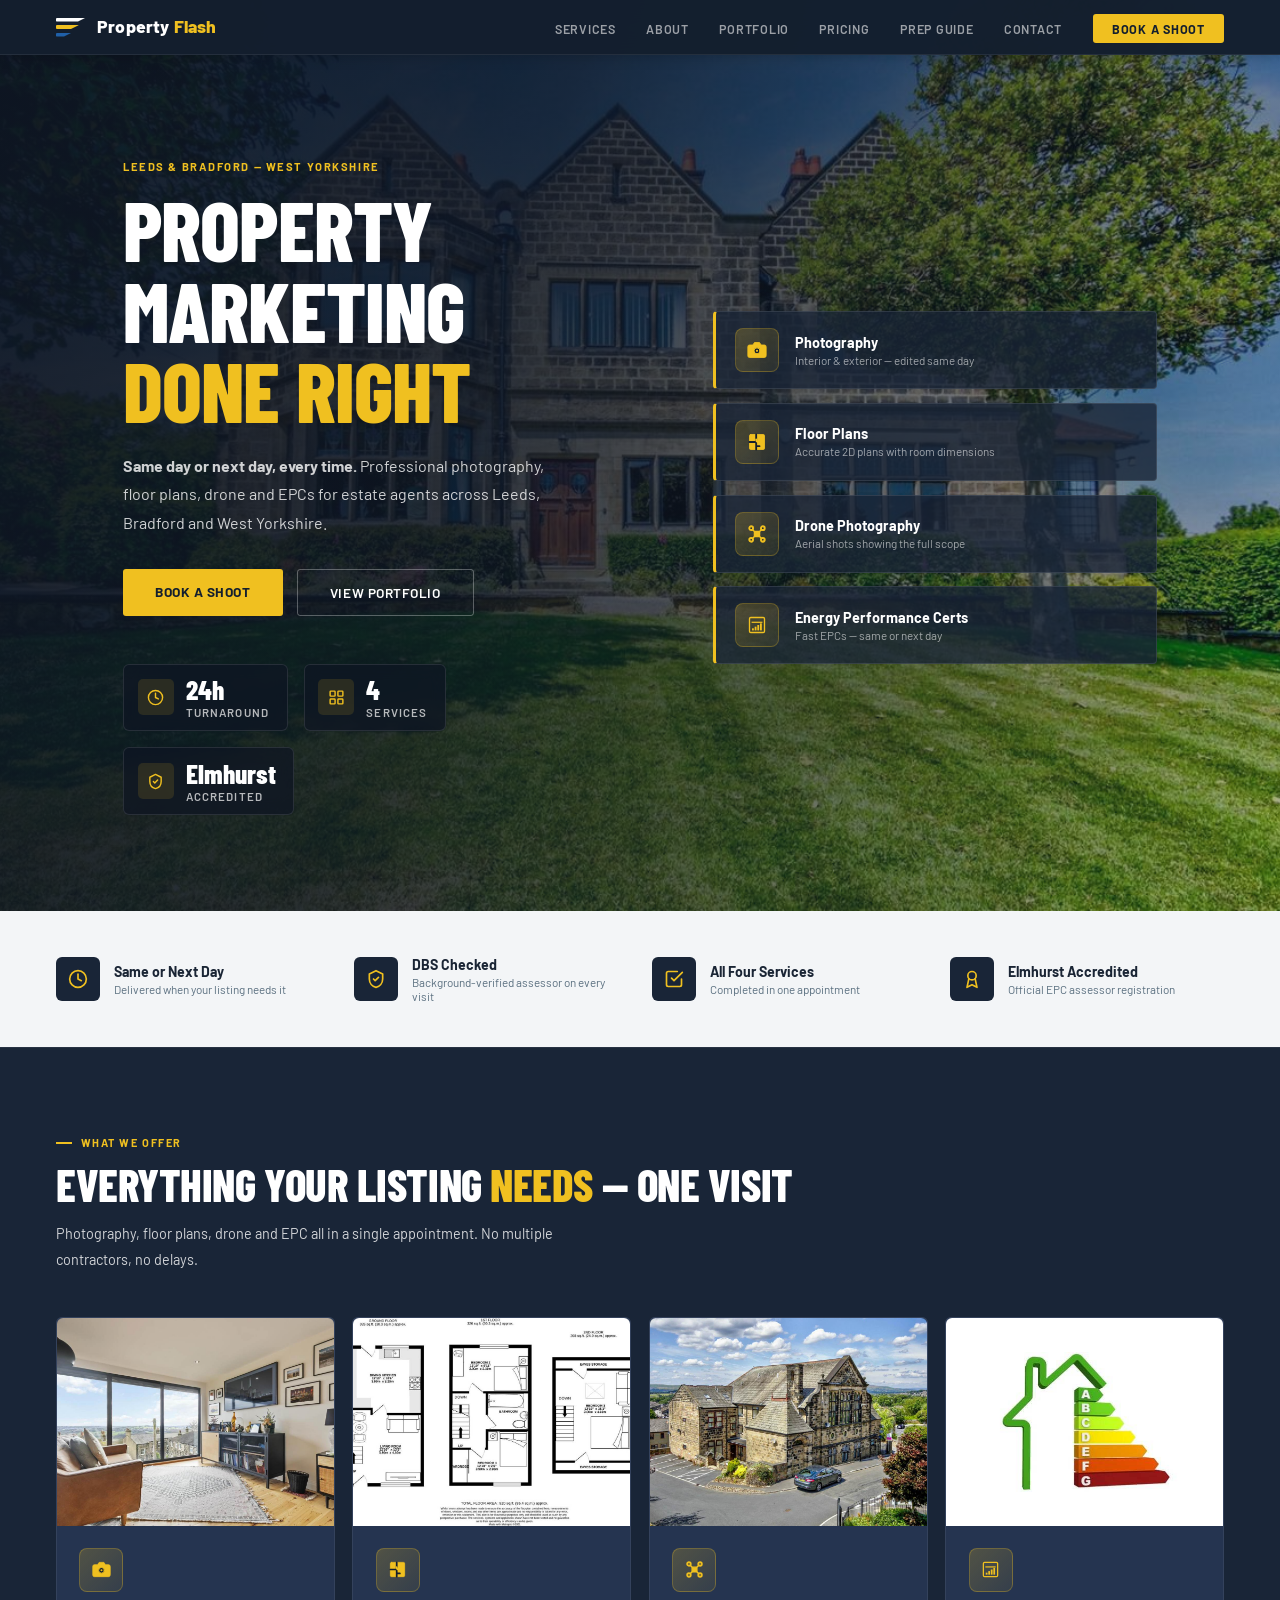
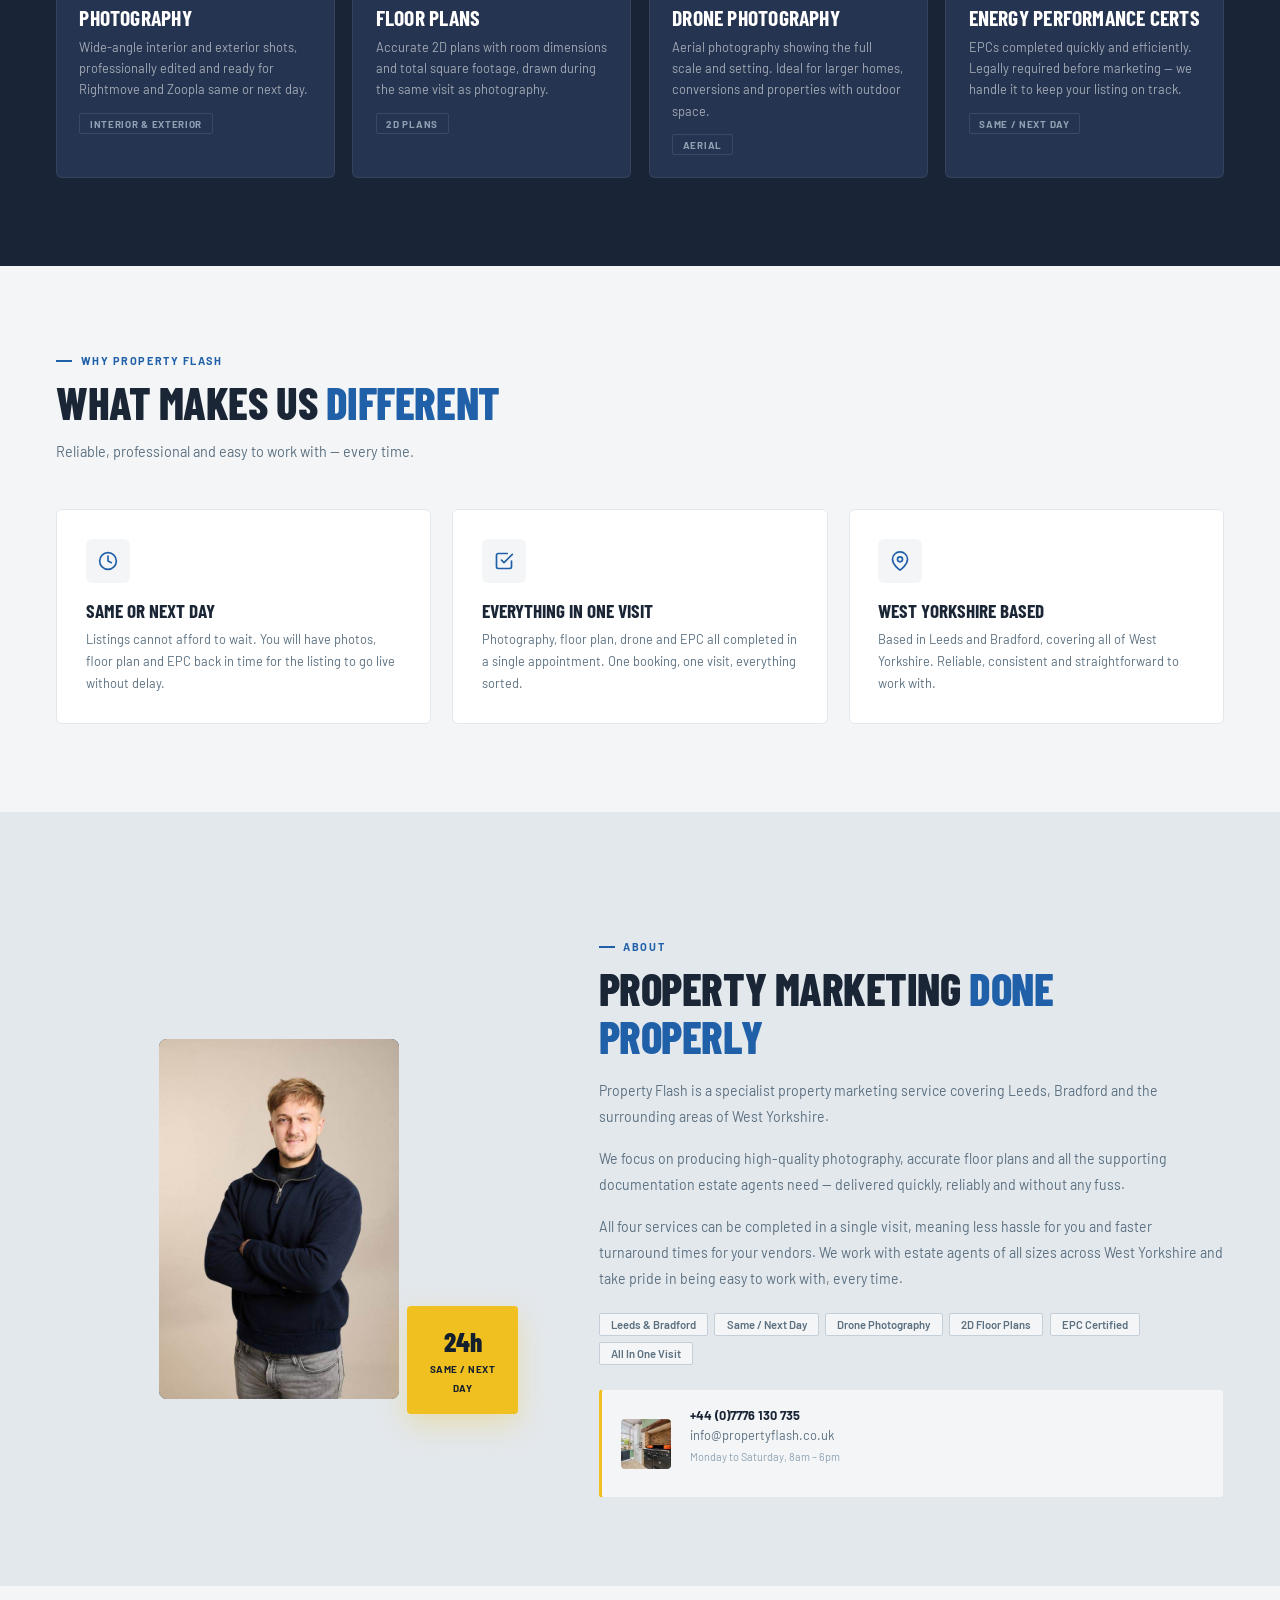
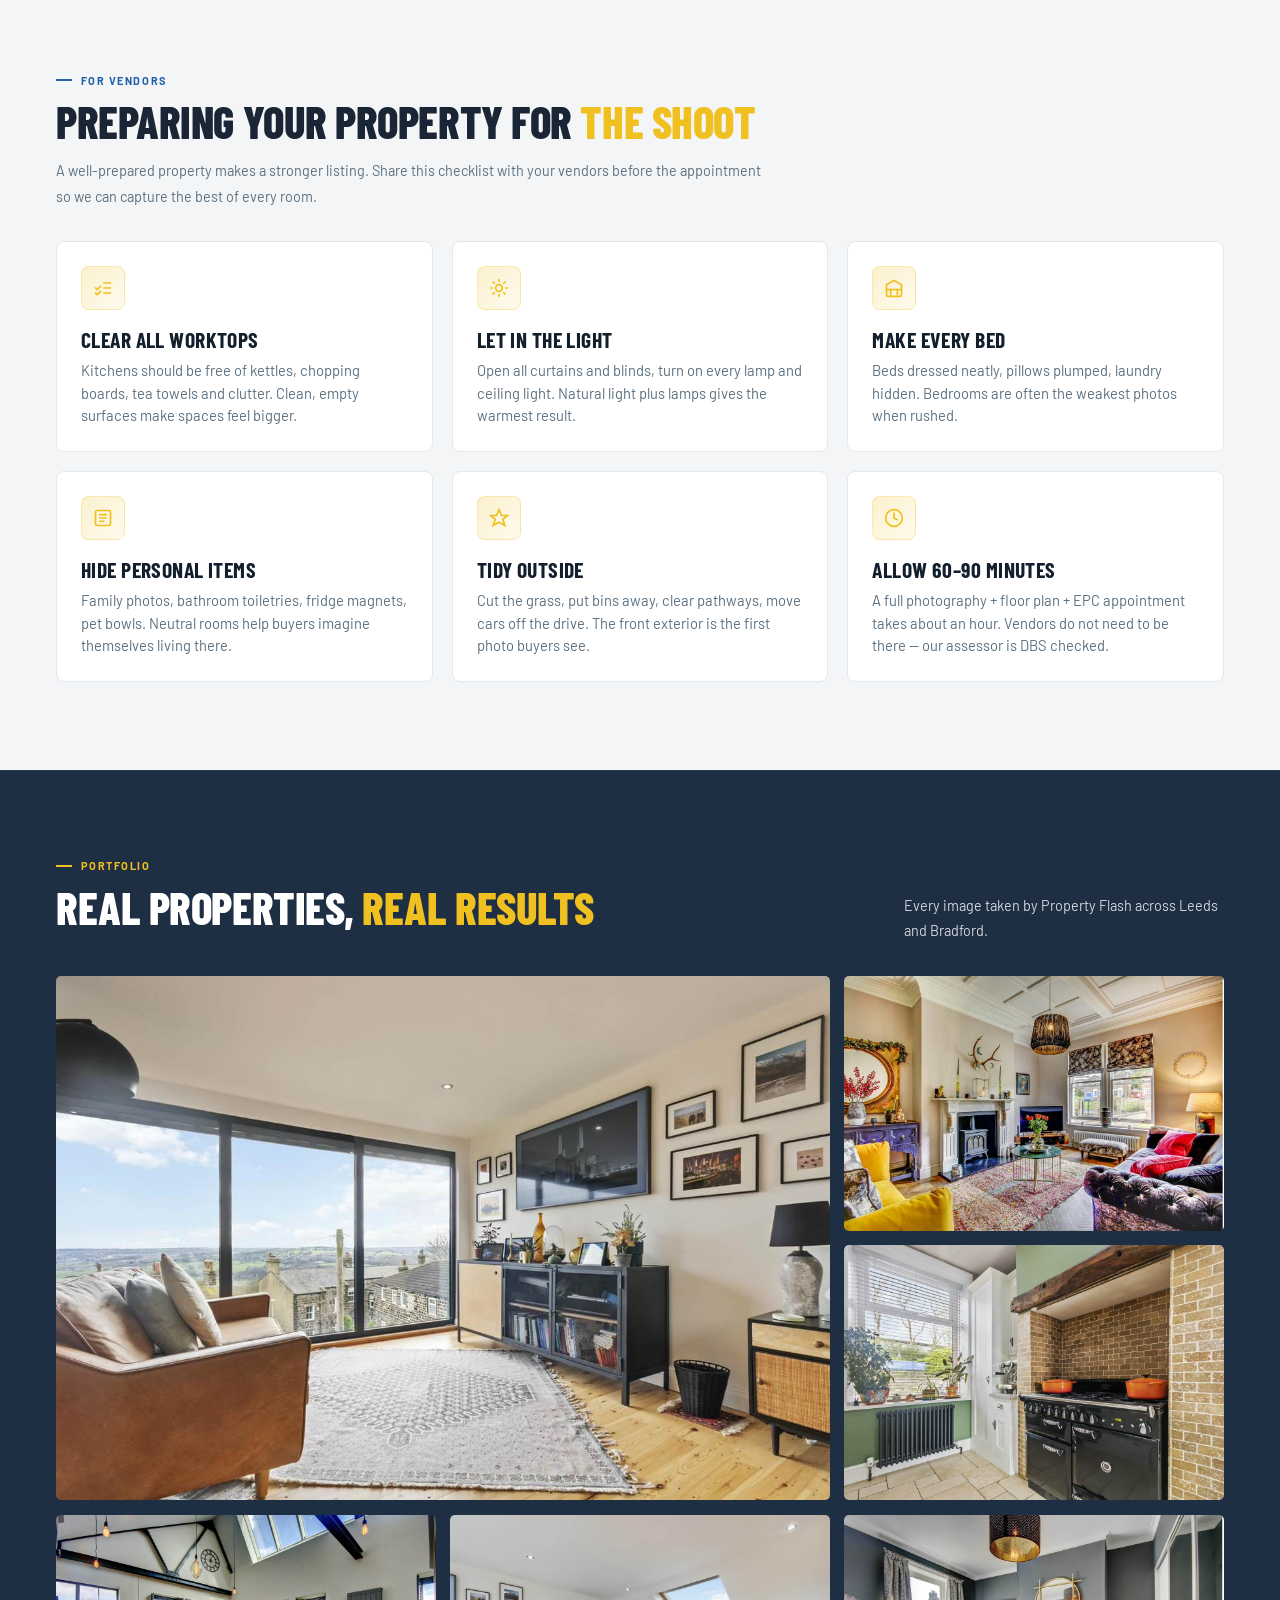
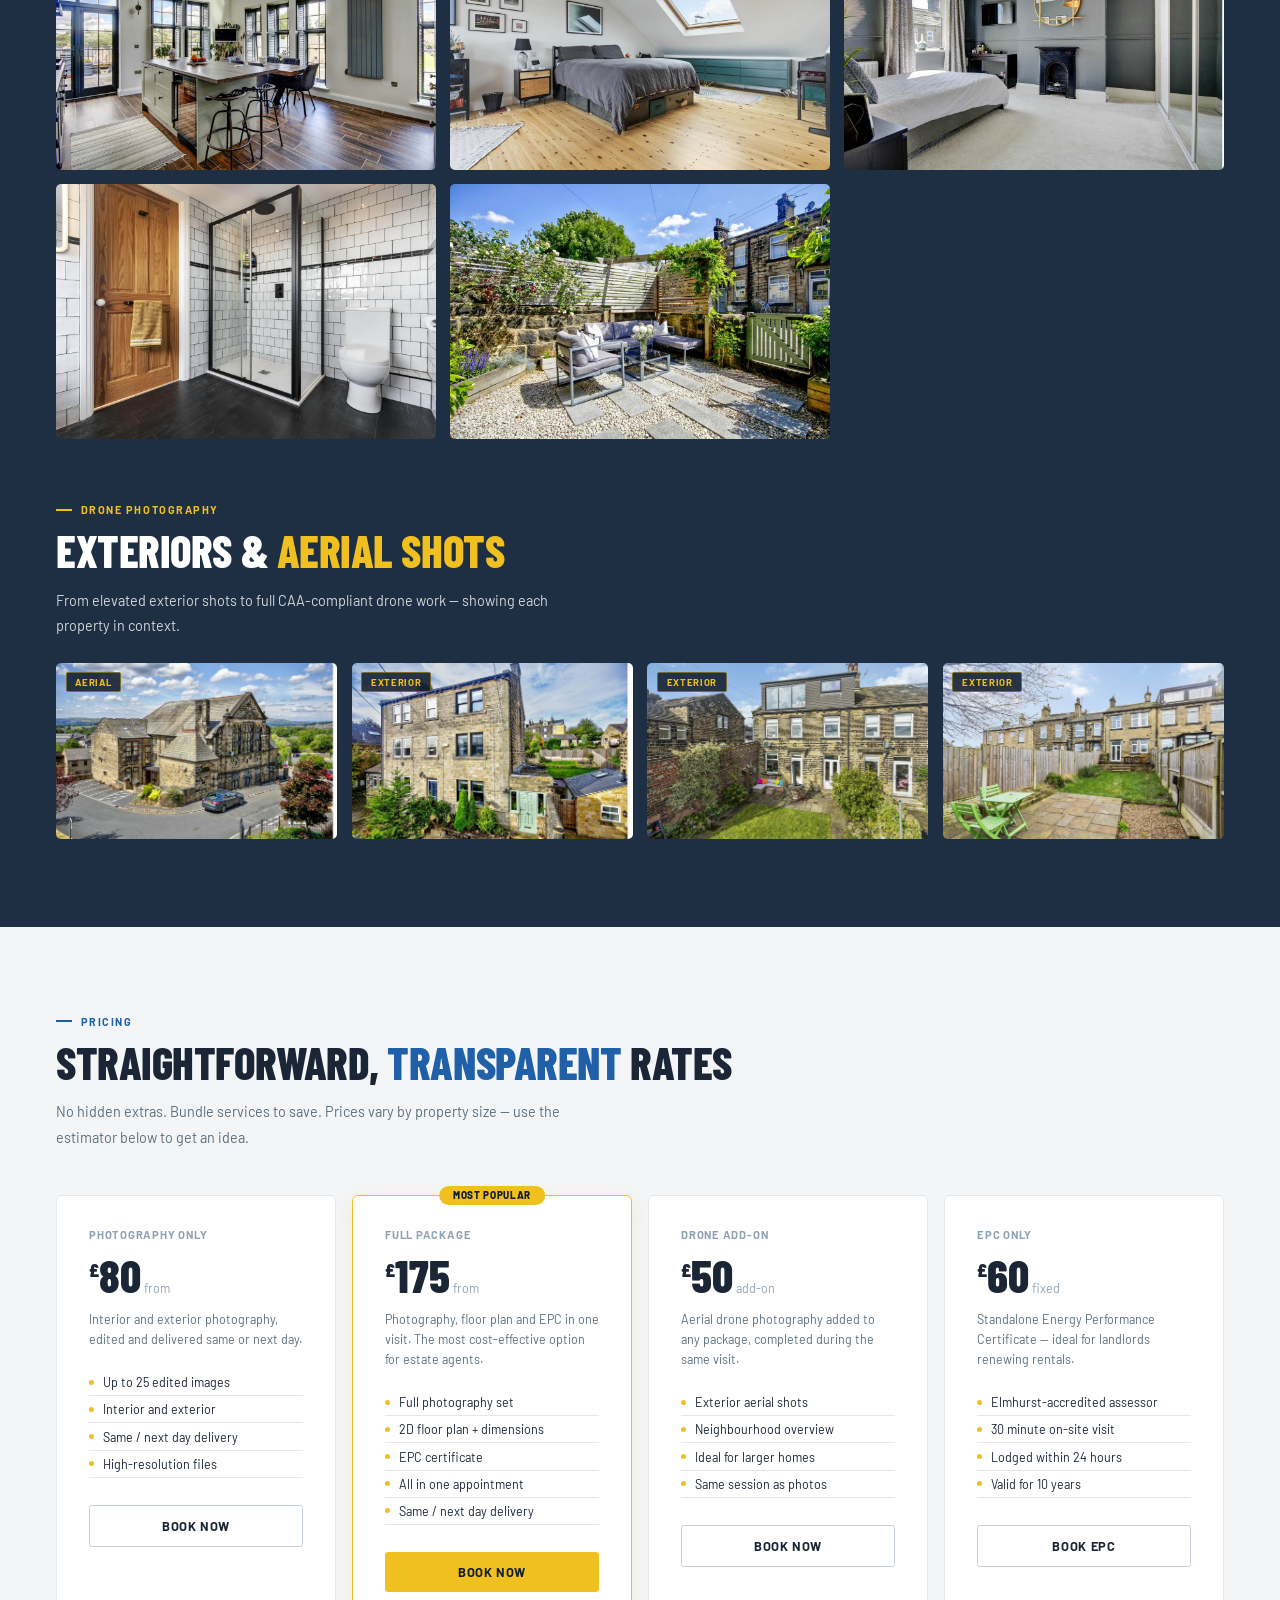
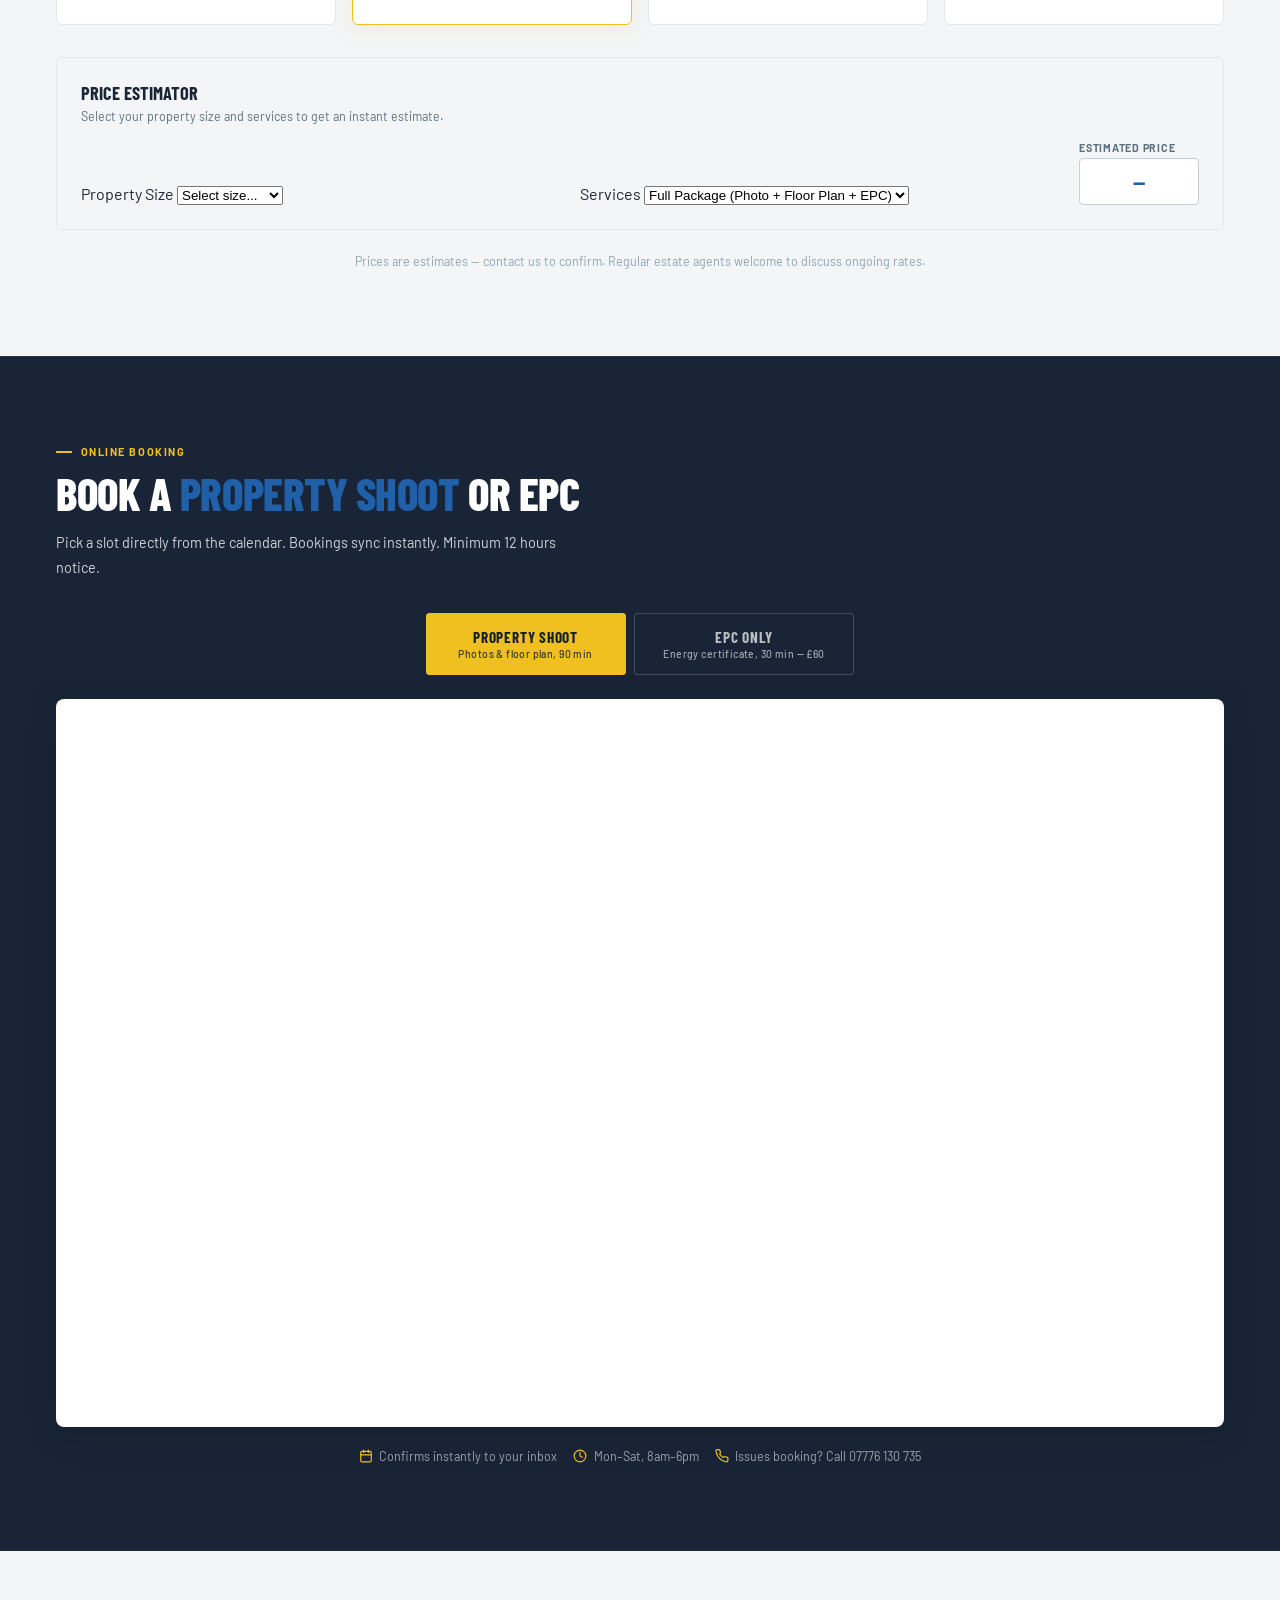
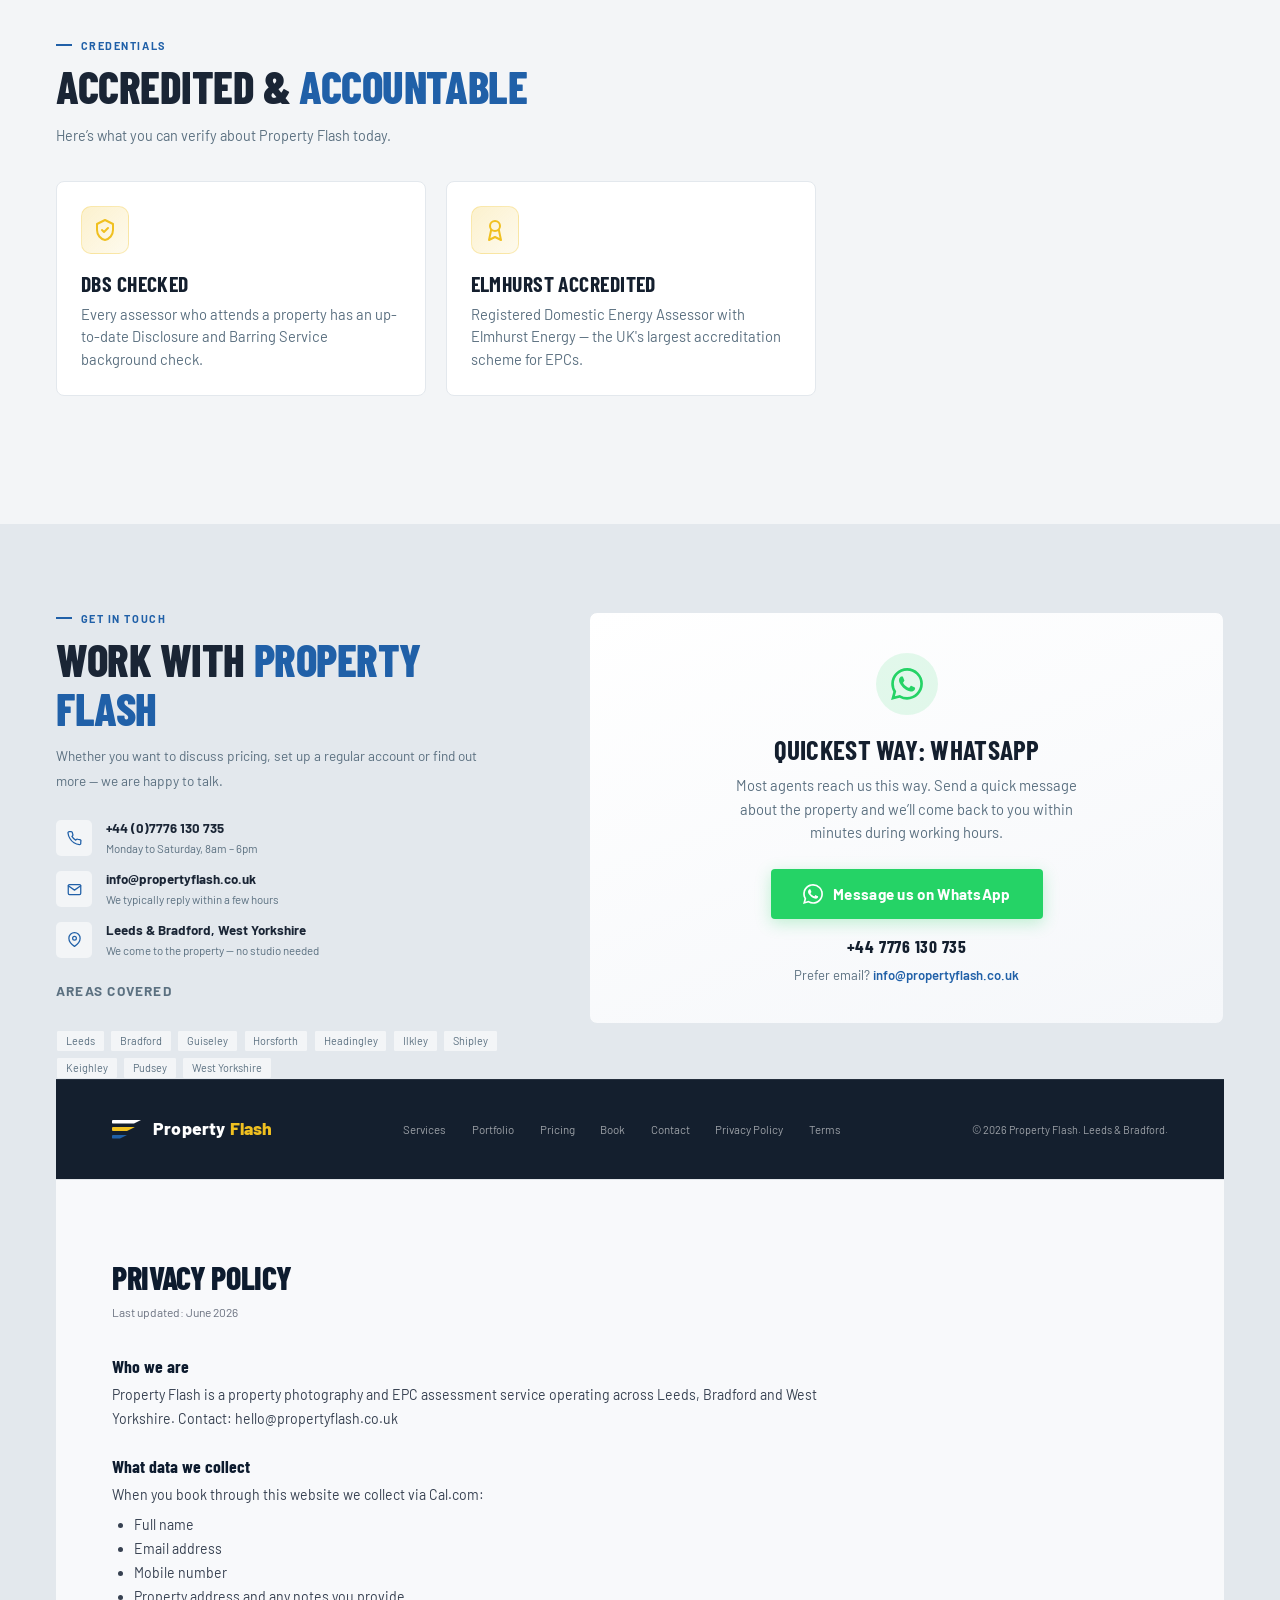
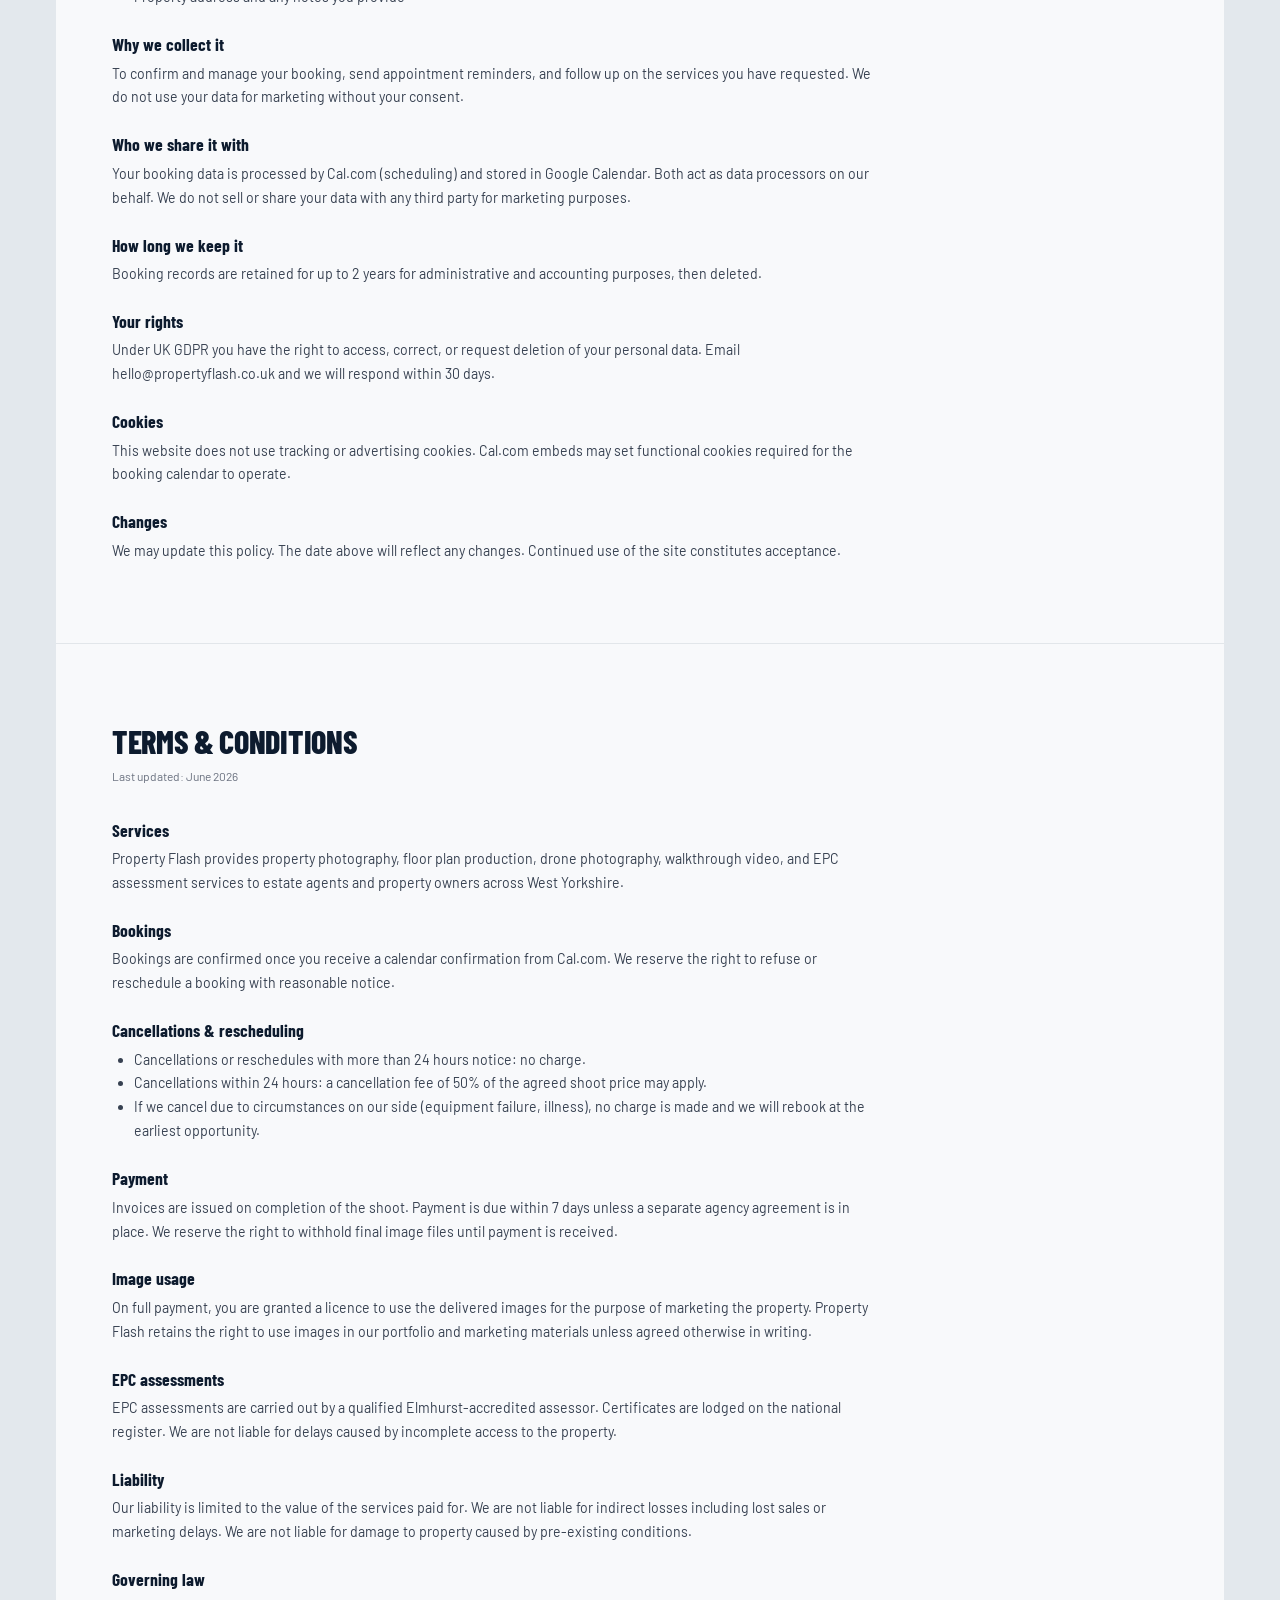
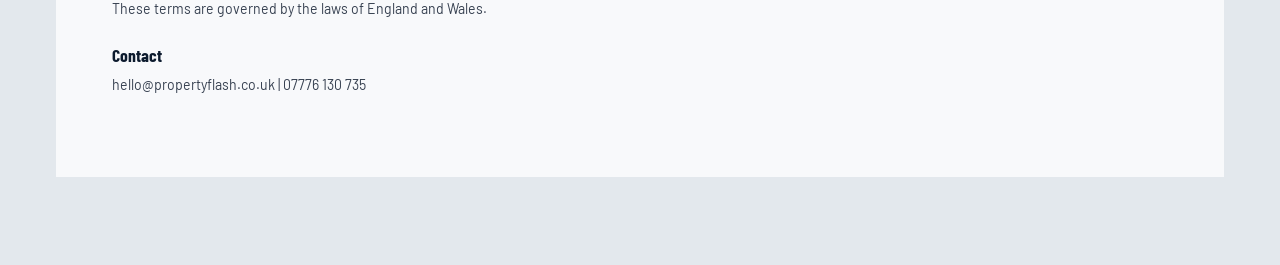
==== index.html @ 4e5624bf "Add files via upload" ====
<!DOCTYPE html>
<html lang="en">
<head>
<meta charset="UTF-8"/>
<meta name="viewport" content="width=device-width,initial-scale=1.0"/>
<title>Property Flash – Property Photography Leeds &amp; Bradford</title>
<meta name="description" content="Same day or next day property photography, floor plans, drone and EPCs across Leeds, Bradford and West Yorkshire. Trusted by estate agents. Book online."/>
<link rel="preconnect" href="https://fonts.googleapis.com">
<link href="https://fonts.googleapis.com/css2?family=Barlow+Condensed:wght@600;700;800&family=Barlow:wght@300;400;500;600;700&display=swap" rel="stylesheet">
<style>
:root{
  --navy:#141f2e;
  --navy2:#192537;
  --navy3:#1e2f44;
  --navy4:#253450;
  --slate:#344a62;
  --g100:#f3f5f7;
  --g200:#e3e8ed;
  --g300:#c5cfd9;
  --g400:#8fa2b3;
  --g500:#5b7080;
  --yellow:#f0c020;
  --yellowd:#d9ac18;
  --blue:#2060a8;
  --bluel:#3a7fd4;
  --white:#fff;
  --muted:rgba(255,255,255,.58);
  --muted2:rgba(255,255,255,.8);
}
*{margin:0;padding:0;box-sizing:border-box}
html{scroll-behavior:smooth;scroll-padding-top:80px}
body{font-family:"Barlow",sans-serif;background:var(--navy);color:var(--white);overflow-x:hidden;-webkit-font-smoothing:antialiased}

/* NAV */
nav{position:fixed;top:0;left:0;right:0;z-index:999;display:flex;align-items:center;justify-content:space-between;padding:1.1rem 3.5rem;background:rgba(20,31,46,.98);backdrop-filter:blur(20px);border-bottom:1px solid rgba(255,255,255,.07);box-shadow:0 2px 12px rgba(0,0,0,.18);transition:.3s}
nav.sm{padding:.72rem 3.5rem}
.logo{display:flex;align-items:center;gap:11px;text-decoration:none}
.stripes{display:flex;flex-direction:column;gap:3.5px}
.st{display:block;height:4px;border-radius:1px}
.stw{width:30px;background:var(--white);clip-path:polygon(0 0,100% 0,calc(100% - 8px) 100%,0 100%)}
.sty{width:23px;background:var(--yellow);clip-path:polygon(0 0,100% 0,calc(100% - 8px) 100%,0 100%)}
.stb{width:16px;background:var(--blue);clip-path:polygon(0 0,100% 0,calc(100% - 8px) 100%,0 100%)}
.logotype{font-family:"Barlow",sans-serif;font-weight:800;font-size:1.1rem;letter-spacing:.01em;color:var(--white);line-height:1}
.logotype .fl{color:var(--yellow)}
.navlinks{display:flex;align-items:center;gap:1.9rem;list-style:none}
.navlinks a{color:var(--muted);text-decoration:none;font-size:.78rem;font-weight:600;letter-spacing:.06em;text-transform:uppercase;transition:.2s}
.navlinks a:hover{color:var(--white)}
.nbtn{background:var(--yellow)!important;color:var(--navy)!important;padding:.48rem 1.2rem;border-radius:3px;font-weight:700!important}
.nbtn:hover{background:var(--yellowd)!important}
.brgr{display:none;flex-direction:column;gap:5px;background:none;border:none;cursor:pointer}
.brgr span{display:block;width:22px;height:2px;background:var(--white)}

/* HERO - Big and dramatic */
#hero{min-height:100vh;display:flex;align-items:center;position:relative;overflow:hidden}
.hero-photo{position:absolute;inset:0}
.hero-photo img{width:100%;height:100%;object-fit:cover;object-position:center 38%}
.hero-fade{position:absolute;inset:0;background:linear-gradient(108deg,rgba(14,22,35,.96) 0%,rgba(14,22,35,.88) 38%,rgba(14,22,35,.32) 100%)}
.hero-content{position:relative;z-index:2;max-width:1200px;margin:0 auto;padding:10rem 3.5rem 6rem;display:grid;grid-template-columns:1.15fr 1fr;gap:5rem;align-items:center}
.h-tag{font-size:.7rem;font-weight:700;letter-spacing:.14em;text-transform:uppercase;color:var(--yellow);display:block;margin-bottom:1rem}
h1{font-family:"Barlow Condensed",sans-serif;font-size:clamp(3.8rem,6.5vw,6rem);font-weight:800;line-height:.97;text-transform:uppercase;letter-spacing:-.01em;margin-bottom:1.3rem}
h1 .y{color:var(--yellow)}
.h-lead{color:var(--muted2);font-size:1rem;line-height:1.78;max-width:450px;margin-bottom:2rem;font-weight:400}
.h-btns{display:flex;gap:.9rem;flex-wrap:wrap;margin-bottom:3rem}
.bta{background:var(--yellow);color:var(--navy);padding:.85rem 2rem;border-radius:3px;font-weight:700;font-size:.85rem;text-decoration:none;letter-spacing:.04em;text-transform:uppercase;transition:.2s;display:inline-block}
.bta:hover{background:var(--yellowd);transform:translateY(-2px)}
.btb{border:1.5px solid rgba(255,255,255,.3);color:var(--white);padding:.85rem 2rem;border-radius:3px;font-weight:600;font-size:.85rem;text-decoration:none;letter-spacing:.04em;text-transform:uppercase;transition:.2s;display:inline-block}
.btb:hover{border-color:var(--yellow);color:var(--yellow)}
.h-stats{display:flex;gap:1rem;flex-wrap:wrap}
.stat-pill{display:flex;align-items:center;gap:.75rem;background:rgba(14,22,35,.72);backdrop-filter:blur(8px);border:1px solid rgba(255,255,255,.1);border-radius:6px;padding:.7rem 1.1rem .7rem .85rem;transition:.25s}
.stat-pill:hover{background:rgba(14,22,35,.85);border-color:rgba(240,192,32,.25)}
.stat-ico{width:36px;height:36px;background:rgba(240,192,32,.12);border-radius:5px;display:flex;align-items:center;justify-content:center;flex-shrink:0}
.stat-ico svg{width:17px;height:17px;stroke:var(--yellow);fill:none;stroke-width:2;stroke-linecap:round;stroke-linejoin:round}
.spn{font-family:"Barlow Condensed",sans-serif;font-size:1.7rem;font-weight:800;color:var(--white);display:block;line-height:1}
.spl{font-size:.72rem;color:rgba(255,255,255,.7);text-transform:uppercase;letter-spacing:.1em;margin-top:.15rem;display:block;font-weight:600}

/* Hero right - service cards */
.hcards{display:flex;flex-direction:column;gap:.85rem}
.hcard{background:rgba(25,37,55,.78);border:1px solid rgba(255,255,255,.1);border-left:3px solid var(--yellow);border-radius:4px;padding:1rem 1.2rem;display:flex;align-items:center;gap:1rem;transition:.25s}
.hcard:hover{background:rgba(25,37,55,.95)}
.hcard-ico{width:44px;height:44px;background:linear-gradient(135deg,rgba(240,192,32,.22),rgba(240,192,32,.08));border:1px solid rgba(240,192,32,.25);border-radius:8px;display:flex;align-items:center;justify-content:center;flex-shrink:0}
.hcard-ico svg{width:20px;height:20px;stroke-width:1.8;stroke-linecap:round;stroke-linejoin:round}
.hcard h4{font-size:.9rem;font-weight:700;margin-bottom:.12rem}
.hcard p{font-size:.73rem;color:var(--muted)}

/* TRUST BAR - light */
.trust{background:var(--g100);padding:2.8rem 3.5rem;color:#1a2535}
.trust-inner{max-width:1200px;margin:0 auto;display:grid;grid-template-columns:repeat(4,1fr);gap:1.5rem}
.titem{display:flex;align-items:center;gap:.9rem}
.tico{width:44px;height:44px;background:var(--navy2);border-radius:6px;display:flex;align-items:center;justify-content:center;flex-shrink:0}
.tico svg{width:20px;height:20px;stroke:var(--yellow);fill:none;stroke-width:2;stroke-linecap:round;stroke-linejoin:round}
.titem h4{font-size:.88rem;font-weight:700;color:#1a2535;margin-bottom:.08rem}
.titem p{font-size:.73rem;color:var(--g500)}

/* LAYOUT */
.dk{background:var(--navy2);padding:5.5rem 3.5rem;border-top:1px solid rgba(255,255,255,.06)}
.dk2{background:var(--navy3);padding:5.5rem 3.5rem;border-top:1px solid rgba(255,255,255,.06)}
.lt{background:var(--g100);padding:5.5rem 3.5rem;color:#1a2535}
.lt2{background:var(--g200);padding:5.5rem 3.5rem;color:#1a2535}
.w{max-width:1200px;margin:0 auto}
.eye{font-size:.68rem;font-weight:700;letter-spacing:.14em;text-transform:uppercase;display:flex;align-items:center;gap:.55rem;margin-bottom:.65rem}
.eye::before{content:"";width:16px;height:2px;flex-shrink:0}
.dk .eye,.dk2 .eye{color:var(--yellow)}
.dk .eye::before,.dk2 .eye::before{background:var(--yellow)}
.lt .eye,.lt2 .eye{color:var(--blue)}
.lt .eye::before,.lt2 .eye::before{background:var(--blue)}
h2{font-family:"Barlow Condensed",sans-serif;font-size:clamp(2rem,3.5vw,2.9rem);font-weight:800;text-transform:uppercase;line-height:1.08;letter-spacing:-.01em;margin-bottom:.8rem}
.dk h2,.dk2 h2{color:var(--white)}
.lt h2,.lt2 h2{color:#1a2535}
.y{color:var(--yellow)}
.b{color:var(--blue)}
.sub{font-size:.9rem;line-height:1.78;max-width:520px}
.dk .sub,.dk2 .sub{color:var(--muted2)}
.lt .sub,.lt2 .sub{color:var(--g500)}

/* SERVICES */
.svc-grid{display:grid;grid-template-columns:repeat(4,1fr);gap:1.1rem;margin-top:2.8rem}
.svc{background:var(--navy4);border:1px solid rgba(255,255,255,.07);border-radius:6px;transition:.3s;overflow:visible}
.svc:hover{transform:translateY(-5px);border-color:rgba(240,192,32,.3)}
.svc-img{aspect-ratio:4/3;overflow:hidden;background:var(--slate);border-radius:6px 6px 0 0}
.svc-img img{width:100%;height:100%;object-fit:cover;transition:.4s}
.svc:hover .svc-img img{transform:scale(1.06)}
.svc-body{padding:1.4rem}
.svc-ico{width:44px;height:44px;background:linear-gradient(135deg,rgba(240,192,32,.22),rgba(240,192,32,.08));border:1px solid rgba(240,192,32,.28);border-radius:8px;display:flex;align-items:center;justify-content:center;margin-bottom:.9rem}
.svc-ico svg{width:19px;height:19px;stroke-width:1.8;stroke-linecap:round;stroke-linejoin:round}
.svc h3{font-family:"Barlow Condensed",sans-serif;font-size:1.35rem;font-weight:700;text-transform:uppercase;letter-spacing:.01em;margin-bottom:.45rem;color:var(--white);word-break:normal;overflow-wrap:break-word;line-height:1.1}
.svc p{font-size:.8rem;color:var(--muted);line-height:1.65}
.svc-tag{display:inline-block;margin-top:.8rem;font-size:.62rem;font-weight:700;letter-spacing:.07em;text-transform:uppercase;color:var(--g400);border:1px solid rgba(255,255,255,.1);padding:.2rem .6rem;border-radius:2px}

/* WHY */
.why-grid{display:grid;grid-template-columns:repeat(3,1fr);gap:1.3rem;margin-top:2.8rem}
.wcard{background:var(--white);border:1px solid var(--g200);border-radius:6px;padding:1.8rem;transition:.25s}
.wcard:hover{box-shadow:0 8px 28px rgba(0,0,0,.1);transform:translateY(-3px)}
.wcard-ico{width:44px;height:44px;background:var(--g100);border-radius:6px;display:flex;align-items:center;justify-content:center;margin-bottom:1rem}
.wcard-ico svg{width:20px;height:20px;stroke:var(--blue);fill:none;stroke-width:2;stroke-linecap:round;stroke-linejoin:round}
.wcard h3{font-family:"Barlow Condensed",sans-serif;font-size:1.2rem;font-weight:700;text-transform:uppercase;color:#1a2535;margin-bottom:.45rem}
.wcard p{font-size:.8rem;color:var(--g500);line-height:1.7}

/* ABOUT */
.about-grid{display:grid;grid-template-columns:5fr 7fr;gap:6rem;align-items:center;margin-top:2.5rem}
.about-photo{border-radius:8px;background:var(--slate);position:relative;max-width:240px;margin:0 auto}
.about-photo img{width:100%;height:auto;display:block;border-radius:8px}
.about-badge{position:absolute;bottom:-15px;right:-15px;background:var(--yellow);color:var(--navy);padding:1.2rem 1.4rem;border-radius:4px;box-shadow:0 10px 30px rgba(240,192,32,.3);text-align:center}
.abn{font-family:"Barlow Condensed",sans-serif;font-size:1.7rem;font-weight:800;display:block}
.abs{font-size:.62rem;font-weight:700;text-transform:uppercase;letter-spacing:.05em}
.about-text p{font-size:.88rem;line-height:1.85;margin-bottom:1rem;color:var(--g500)}
.about-text h2{margin-bottom:1.1rem}
.chips{display:flex;flex-wrap:wrap;gap:.4rem;margin:1.3rem 0}
.chip{background:var(--g100);border:1px solid var(--g300);color:var(--g500);font-size:.7rem;font-weight:600;padding:.25rem .7rem;border-radius:2px}
.about-contact{display:flex;align-items:center;gap:1.2rem;background:var(--g100);border:1px solid var(--g200);border-left:3px solid var(--yellow);border-radius:4px;padding:.9rem 1.2rem;margin-top:1.5rem}
.ac-img{width:50px;height:50px;border-radius:4px;overflow:hidden;flex-shrink:0}
.ac-img img{width:100%;height:100%;object-fit:cover}
.about-contact p{font-size:.8rem;color:var(--g500);line-height:1.6}
.about-contact strong{color:#1a2535}

/* GALLERY */
.gal-hd{display:flex;justify-content:space-between;align-items:flex-end;margin-bottom:2rem;flex-wrap:wrap;gap:1rem}
.gal-grid{display:grid;grid-template-columns:repeat(3,1fr);grid-auto-rows:255px;gap:.9rem}
.gal-grid .gi:first-child{grid-column:span 2;grid-row:span 2}
.gi{border-radius:5px;overflow:hidden;position:relative;background:var(--slate)}
.gi img{width:100%;height:100%;object-fit:cover;transition:.4s;display:block}
.gi:hover img{transform:scale(1.05)}
.gio{position:absolute;inset:0;background:linear-gradient(to top,rgba(14,22,35,.78) 0%,transparent 55%);opacity:0;transition:.3s;display:flex;align-items:flex-end;padding:.8rem}
.gi:hover .gio{opacity:1}
.gio span{font-size:.67rem;font-weight:700;text-transform:uppercase;letter-spacing:.07em}
.drone-grid{display:grid;grid-template-columns:repeat(4,1fr);gap:.9rem;margin-top:1.5rem}
.di{border-radius:5px;overflow:hidden;aspect-ratio:16/10;position:relative;background:var(--slate)}
.di img{width:100%;height:100%;object-fit:cover;transition:.4s}
.di:hover img{transform:scale(1.05)}
.dtag{position:absolute;top:.6rem;left:.6rem;background:rgba(20,31,46,.88);border:1px solid rgba(240,192,32,.4);color:var(--yellow);font-size:.6rem;font-weight:700;text-transform:uppercase;letter-spacing:.07em;padding:.18rem .55rem;border-radius:2px}

/* PRICING */
.pgrid{display:grid;grid-template-columns:repeat(4,1fr);gap:1rem;margin-top:2.8rem}
.pc{background:var(--white);border:1.5px solid var(--g200);border-radius:6px;padding:2rem;position:relative;transition:.25s}
.pc:hover{box-shadow:0 10px 36px rgba(0,0,0,.12);transform:translateY(-4px)}
.pc.feat{border-color:var(--yellow);box-shadow:0 4px 20px rgba(240,192,32,.15)}
.poptag{position:absolute;top:-10px;left:50%;transform:translateX(-50%);background:var(--yellow);color:var(--navy);font-size:.62rem;font-weight:800;text-transform:uppercase;letter-spacing:.07em;padding:.2rem .85rem;border-radius:20px;white-space:nowrap}
.pc-label{font-size:.7rem;font-weight:700;text-transform:uppercase;letter-spacing:.07em;color:var(--g400);margin-bottom:.3rem}
.pc h3{font-family:"Barlow Condensed",sans-serif;font-size:1.5rem;font-weight:700;text-transform:uppercase;color:#1a2535;margin-bottom:.2rem}
.pc-price{font-family:"Barlow Condensed",sans-serif;font-size:2.9rem;font-weight:800;color:#1a2535;line-height:1;margin:.7rem 0}
.pc-price sup{font-size:1.2rem;vertical-align:super}
.pc-price small{font-size:.78rem;color:var(--g400);font-family:"Barlow",sans-serif;font-weight:400}
.pc-desc{font-size:.78rem;color:var(--g500);line-height:1.6;margin-bottom:1.2rem}
.pc-list{list-style:none;margin-bottom:1.7rem}
.pc-list li{font-size:.78rem;color:#1a2535;padding:.38rem 0;border-bottom:1px solid var(--g200);display:flex;align-items:center;gap:.55rem}
.pc-list li::before{content:"";width:5px;height:5px;border-radius:50%;background:var(--yellow);flex-shrink:0}
.pbtn{width:100%;padding:.75rem;border-radius:3px;font-family:"Barlow",sans-serif;font-size:.8rem;font-weight:700;text-transform:uppercase;letter-spacing:.05em;cursor:pointer;transition:.2s;border:none}
.pty{background:var(--yellow);color:var(--navy)}
.pty:hover{background:var(--yellowd)}
.pto{background:transparent;color:#1a2535;border:1.5px solid var(--g300)!important}
.pto:hover{border-color:var(--blue)!important;color:var(--blue)}
.p-note{text-align:center;margin-top:1.5rem;font-size:.78rem;color:var(--g400)}

/* CAL.COM BOOKING - Property Flash styled */
.cal-tabs{display:flex;gap:.5rem;justify-content:center;margin:2rem 0 1.5rem;flex-wrap:wrap}
.cal-tab{background:transparent;color:rgba(255,255,255,.7);border:1.5px solid rgba(255,255,255,.18);padding:.85rem 1.8rem;border-radius:3px;font-family:"Barlow Condensed",sans-serif;font-size:.95rem;font-weight:700;text-transform:uppercase;letter-spacing:.05em;cursor:pointer;transition:.2s;min-width:200px}
.cal-tab:hover{border-color:var(--yellow);color:var(--yellow)}
.cal-tab.active{background:var(--yellow);color:var(--navy);border-color:var(--yellow)}
.cal-tab small{display:block;font-family:"Barlow",sans-serif;font-size:.65rem;font-weight:500;letter-spacing:.04em;margin-top:.15rem;opacity:.85;text-transform:none}
.cal-panel{display:none;background:var(--white);border-radius:8px;padding:1.5rem;min-height:680px;box-shadow:0 8px 32px rgba(0,0,0,.18)}
.cal-panel.show{display:block}
.cal-panel iframe{border-radius:6px}
.cal-info{display:flex;gap:1rem;flex-wrap:wrap;justify-content:center;margin-top:1.4rem;font-size:.78rem;color:var(--muted)}
.cal-info span{display:inline-flex;align-items:center;gap:.4rem}
.cal-info svg{width:14px;height:14px;stroke:var(--yellow);fill:none;stroke-width:2;stroke-linecap:round;stroke-linejoin:round}
@media(max-width:600px){
  .cal-tab{min-width:0;flex:1;padding:.7rem .8rem;font-size:.82rem}
  .cal-panel{padding:.5rem;min-height:600px}
}

/* Price estimator */
.estimator{background:var(--g100);border:1px solid var(--g200);border-radius:6px;padding:1.5rem;margin-top:2rem}
.estimator h3{font-family:"Barlow Condensed",sans-serif;font-size:1.15rem;font-weight:700;text-transform:uppercase;color:#1a2535;margin-bottom:.3rem}
.estimator p{font-size:.78rem;color:var(--g500);margin-bottom:1.1rem}
.est-row{display:flex;gap:.8rem;flex-wrap:wrap;align-items:flex-end}
.est-row .fd{flex:1;min-width:140px;margin:0}
.est-result{background:var(--white);border:1px solid var(--g300);border-radius:4px;padding:.62rem .85rem;font-size:.85rem;font-weight:700;color:#1a2535;min-width:120px;text-align:center}
.est-result span{color:var(--blue);font-family:"Barlow Condensed",sans-serif;font-size:1.3rem;display:block}

/* REVIEWS */
.rev-shell{background:var(--white);border:1.5px solid var(--g200);border-radius:6px;padding:3rem;text-align:center;margin-top:2.5rem}
.rev-shell h3{font-family:"Barlow Condensed",sans-serif;font-size:1.3rem;font-weight:700;text-transform:uppercase;color:#1a2535;margin-bottom:.75rem}
.rev-shell p{font-size:.83rem;color:var(--g500);line-height:1.75;max-width:440px;margin:0 auto 1.5rem}
.gbtn{display:inline-flex;align-items:center;gap:.65rem;background:var(--white);color:#1a2535;border:1.5px solid var(--g300);padding:.7rem 1.5rem;border-radius:3px;font-size:.8rem;font-weight:700;text-decoration:none;transition:.2s}
.gbtn:hover{border-color:var(--blue);box-shadow:0 4px 16px rgba(0,0,0,.1)}
.gdot{width:20px;height:20px;background:#4285F4;border-radius:50%;display:flex;align-items:center;justify-content:center;font-size:.65rem;font-weight:800;color:var(--white)}

/* CONTACT */
.cgrid{display:grid;grid-template-columns:5fr 7fr;gap:5rem;align-items:start}
.cinfo h2{margin-bottom:.75rem}
.cinfo>p{font-size:.85rem;color:var(--g500);line-height:1.8;margin-bottom:1.7rem}
.crow{display:flex;align-items:center;gap:.9rem;margin-bottom:.9rem}
.cico{width:36px;height:36px;background:var(--g100);border-radius:5px;display:flex;align-items:center;justify-content:center;flex-shrink:0}
.cico svg{width:15px;height:15px;stroke:var(--blue);fill:none;stroke-width:2;stroke-linecap:round;stroke-linejoin:round}
.crow strong{display:block;font-size:.83rem;color:#1a2535;margin-bottom:.08rem}
.crow span{font-size:.72rem;color:var(--g500)}
.area-hd{font-size:.65rem;font-weight:700;text-transform:uppercase;letter-spacing:.09em;color:var(--g400);margin-top:1.3rem;margin-bottom:.55rem}
.areas{display:flex;flex-wrap:wrap;gap:.35rem}
.area{background:var(--g100);border:1px solid var(--g200);color:var(--g500);font-size:.68rem;padding:.2rem .55rem;border-radius:2px}
.cfbox{background:var(--white);border:1px solid var(--g200);border-radius:6px;padding:2rem;color:#1a2535}
.cfbox h3{font-family:"Barlow Condensed",sans-serif;font-size:1.2rem;font-weight:700;text-transform:uppercase;color:#1a2535;margin-bottom:1.1rem}
.cfbox textarea{width:100%;padding:.62rem .85rem;background:var(--g100);border:1px solid var(--g300);border-radius:3px;color:#1a2535;font-family:"Barlow",sans-serif;font-size:.85rem;resize:vertical;min-height:90px;transition:.2s}
.cfbox textarea:focus{outline:none;border-color:var(--blue)}
.cfbox textarea::placeholder{color:var(--g400)}
.csend{width:100%;padding:.72rem;background:var(--yellow);color:var(--navy);border:none;border-radius:3px;font-family:"Barlow",sans-serif;font-size:.78rem;font-weight:700;text-transform:uppercase;letter-spacing:.04em;cursor:pointer;transition:.2s;margin-top:.5rem}
.csend:hover{background:var(--yellowd)}
.csent{background:rgba(34,197,94,.08);border:1px solid rgba(34,197,94,.2);border-radius:4px;padding:1.3rem;text-align:center;display:none;color:#1a2535}

/* FOOTER */
footer{background:var(--navy);padding:2.5rem 3.5rem;border-top:1px solid rgba(255,255,255,.07)}
.ft{max-width:1200px;margin:0 auto;display:flex;justify-content:space-between;align-items:center;flex-wrap:wrap;gap:1.3rem}
.ftlinks{display:flex;gap:1.6rem}
.ftlinks a{color:var(--muted);font-size:.72rem;text-decoration:none;transition:.2s}
.ftlinks a:hover{color:var(--yellow)}
.ftcopy{font-size:.68rem;color:var(--muted)}

@media(max-width:960px){
  nav{padding:.9rem 1.5rem}
  nav.sm{padding:.7rem 1.5rem}
  .navlinks{display:none}
  .navlinks.open{display:flex;flex-direction:column;position:fixed;top:62px;left:0;right:0;background:var(--navy);padding:1.8rem 1.5rem;gap:1.2rem;border-bottom:1px solid rgba(255,255,255,.07)}
  .brgr{display:flex}
  .hero-content{grid-template-columns:1fr;padding:7.5rem 1.5rem 4.5rem;gap:2rem}
  .hcards{display:none}
  .h-stats{gap:.6rem}
  .stat-pill{padding:.55rem .85rem .55rem .7rem}
  .spn{font-size:1.4rem}
  .trust{padding:2.5rem 1.5rem}
  .trust-inner{grid-template-columns:1fr 1fr}
  .dk,.dk2,.lt,.lt2{padding:4rem 1.5rem}
  .svc-grid{grid-template-columns:1fr 1fr}
  .why-grid{grid-template-columns:1fr}
  .about-grid{grid-template-columns:1fr;gap:2.5rem}
  .about-photo{max-width:200px}
  .about-badge{display:none}
  .gal-grid{grid-template-columns:1fr 1fr;grid-auto-rows:200px}
  .gal-grid .gi:first-child{grid-column:span 2;grid-row:span 1}
  .drone-grid{grid-template-columns:1fr 1fr}
  .pgrid{grid-template-columns:repeat(2,1fr);max-width:680px;margin-left:auto;margin-right:auto;gap:1rem}
  .blayout{grid-template-columns:1fr}
  .fd2{grid-template-columns:1fr}
  .cgrid{grid-template-columns:1fr;gap:2.5rem}
  footer{padding:2rem 1.5rem}
  .ft{flex-direction:column;align-items:flex-start;gap:1rem}
  .est-row{flex-direction:column}
}
.nphone{display:inline-flex;align-items:center;gap:.45rem;padding:.45rem .75rem;background:rgba(255,255,255,.06);border:1px solid rgba(255,255,255,.12);border-radius:5px;color:var(--white)!important;font-weight:700;font-size:.82rem;letter-spacing:.01em;transition:.2s;white-space:nowrap;text-decoration:none}.nphone:hover{background:rgba(240,192,32,.14);border-color:rgba(240,192,32,.5);color:var(--yellow)!important}.nphone svg{width:13px;height:13px;stroke:currentColor;fill:none;stroke-width:2}.nwa{display:inline-flex;align-items:center;justify-content:center;width:36px;height:36px;background:#25D366;border-radius:50%;transition:.2s;color:#fff!important}.nwa:hover{transform:scale(1.08);background:#1EB954}.nwa svg{width:18px;height:18px;fill:#fff}.prep-grid{display:grid;grid-template-columns:repeat(3,1fr);gap:1.2rem;margin-top:2rem}.prep-card{background:#fff;border:1px solid var(--g200);border-radius:8px;padding:1.5rem;transition:.25s}.prep-card:hover{transform:translateY(-2px);box-shadow:0 6px 20px rgba(20,31,46,.08);border-color:rgba(240,192,32,.4)}.prep-ico{width:44px;height:44px;background:linear-gradient(135deg,rgba(240,192,32,.22),rgba(240,192,32,.08));border:1px solid rgba(240,192,32,.28);border-radius:8px;display:flex;align-items:center;justify-content:center;margin-bottom:1rem}.prep-ico svg{width:20px;height:20px}.prep-card h3{font-family:"Barlow Condensed",sans-serif;font-size:1.35rem;font-weight:700;color:var(--navy);margin-bottom:.4rem;text-transform:uppercase;letter-spacing:.02em}.prep-card p{font-size:.92rem;color:var(--g500);line-height:1.55}@media (max-width:900px){.prep-grid{grid-template-columns:1fr 1fr;gap:1rem}.prep-card{padding:1.2rem}}@media (max-width:600px){.prep-grid{grid-template-columns:1fr}}.cred-grid{display:grid;grid-template-columns:repeat(2,1fr);gap:1.2rem;margin:2rem 0 2.5rem;max-width:760px}.cred-card{background:#fff;border:1px solid var(--g200);border-radius:8px;padding:1.5rem;text-align:left;transition:.25s}.cred-card:hover{transform:translateY(-2px);box-shadow:0 6px 20px rgba(20,31,46,.08);border-color:rgba(240,192,32,.4)}.cred-badge{width:48px;height:48px;background:linear-gradient(135deg,rgba(240,192,32,.22),rgba(240,192,32,.08));border:1px solid rgba(240,192,32,.28);border-radius:10px;display:flex;align-items:center;justify-content:center;margin-bottom:1rem}.cred-badge svg{width:24px;height:24px;stroke-linecap:round;stroke-linejoin:round}.cred-card h3{font-family:"Barlow Condensed",sans-serif;font-size:1.35rem;font-weight:700;color:var(--navy);margin-bottom:.4rem;text-transform:uppercase;letter-spacing:.02em}.cred-card p{font-size:.92rem;color:var(--g500);line-height:1.55}.rev-cta{background:var(--navy);color:#fff;border-radius:10px;padding:2rem;display:flex;align-items:center;justify-content:space-between;gap:2rem;flex-wrap:wrap}.rev-cta h3{font-family:"Barlow Condensed",sans-serif;font-size:1.5rem;color:#fff;margin-bottom:.3rem}.rev-cta p{font-size:.95rem;color:rgba(255,255,255,.75);max-width:520px;line-height:1.55}@media (max-width:900px){.cred-grid{grid-template-columns:1fr;gap:1rem}.rev-cta{flex-direction:column;text-align:left;align-items:flex-start}}.nav-contact{display:none;align-items:center;gap:.6rem;margin-left:auto;margin-right:1rem}@media(max-width:960px){.nav-contact{display:flex}.navlinks .nphone,.navlinks .nwa{display:none}}@media(max-width:480px){.nav-contact .nphone{padding:.4rem .55rem;font-size:.75rem;gap:.3rem}.nav-contact .nphone svg{width:11px;height:11px}.nav-contact .nwa{width:32px;height:32px}.nav-contact .nwa svg{width:15px;height:15px}.nav-contact{gap:.45rem;margin-right:.6rem}}
/* =============================== MOBILE REDESIGN =============================== */

/* ----- PHONE (≤600px) — dedicated breakpoint, phones only ----- */
@media (max-width:600px){
  /* Hero */
  .hero-content{padding:6.5rem 1.2rem 3rem;gap:1.5rem}
  .hero-content h1{font-size:3rem;line-height:.95;letter-spacing:-.01em}
  .h-lead{font-size:1rem;line-height:1.5}
  .h-tag{font-size:.65rem}
  .h-btns{gap:.7rem;flex-wrap:wrap}
  .bta,.btb{padding:.85rem 1.4rem;font-size:.8rem;letter-spacing:.05em}

  /* Stat pills — 3 evenly distributed, not 2+1 */
  .h-stats{display:grid;grid-template-columns:repeat(3,1fr);gap:.5rem;width:100%}
  .stat-pill{padding:.55rem .5rem;gap:.45rem;justify-content:flex-start;min-width:0}
  .stat-ico{width:28px;height:28px}
  .stat-ico svg{width:14px;height:14px}
  .spn{font-size:1.15rem}
  .spl{font-size:.58rem;letter-spacing:.06em;white-space:nowrap;overflow:hidden;text-overflow:ellipsis}

  /* Show .hcards on mobile — 2x2 grid (was display:none) */
  .hcards{display:grid!important;grid-template-columns:1fr 1fr;gap:.6rem;margin-top:.5rem}
  .hcard{padding:.75rem .7rem;gap:.65rem;border-radius:6px;border-left-width:2px}
  .hcard-ico{width:34px;height:34px}
  .hcard-ico svg{width:16px;height:16px}
  .hcard h4{font-size:.78rem;margin-bottom:.05rem}
  .hcard p{font-size:.64rem;line-height:1.3}

  /* Trust bar — tighter on phones */
  .trust{padding:2rem 1.2rem}
  .trust-inner{grid-template-columns:1fr 1fr;gap:.9rem}
  .titem{padding:.6rem .5rem;align-items:flex-start}
  .titem h4{font-size:.78rem;line-height:1.15}
  .titem p{font-size:.65rem;line-height:1.3}
  .tico{width:32px;height:32px}
  .tico svg{width:15px;height:15px}

  /* Sections — less padding, tighter */
  .dk,.dk2,.lt,.lt2{padding:3rem 1.2rem}
  h2{font-size:1.85rem;line-height:1.05}
  .eye{font-size:.65rem}
  .sub{font-size:.88rem;line-height:1.55}

  /* Services — SINGLE column on phones (fixes text clipping for good) */
  .svc-grid{grid-template-columns:1fr;gap:.9rem;margin-top:1.5rem}
  .svc-img{aspect-ratio:16/10}
  .svc-body{padding:1.1rem}
  .svc h3{font-size:1.45rem;line-height:1.1}
  .svc p{font-size:.88rem}

  /* Why */
  .wcard{padding:1.5rem 1.2rem}
  .wcard h3{font-size:1.4rem}
  .wcard p{font-size:.9rem}

  /* About */
  .about-grid{gap:2rem}
  .about-text h2{font-size:1.85rem}

  /* Preparing Your Property — already single col at 600px */
  .prep-card h3{font-size:1.2rem}
  .prep-card p{font-size:.88rem}

  /* Gallery — SINGLE column, proper aspect ratio, no fixed height */
  .gal-grid{grid-template-columns:1fr;grid-auto-rows:auto;gap:.7rem}
  .gal-grid .gi{aspect-ratio:4/3}
  .gal-grid .gi:first-child{grid-column:span 1;grid-row:span 1;aspect-ratio:3/2}
  .gi img{width:100%;height:100%;display:block}
  /* Always show caption on mobile (no hover state possible on touch) */
  .gio{opacity:1;background:linear-gradient(to top,rgba(14,22,35,.9) 0%,transparent 65%);align-items:flex-end;padding:.6rem .8rem}
  .gio span{font-size:.68rem}

  /* Drone/exterior — 1 col on phones */
  .drone-grid{grid-template-columns:1fr;gap:.7rem}
  .di{aspect-ratio:16/10}
  .dtag{font-size:.6rem}

  /* Pricing */
  .pgrid{grid-template-columns:1fr;gap:1rem;max-width:none}
  .pc{padding:1.4rem 1.3rem}
  .pc-label{font-size:.72rem}
  .pc-price{font-size:2.4rem}
  .pc-price sup{font-size:1.1rem}

  /* Credentials */
  .cred-card{padding:1.3rem}
  .cred-card h3{font-size:1.25rem}
  .cred-card p{font-size:.88rem}
  .rev-cta{padding:1.5rem;gap:1rem}
  .rev-cta h3{font-size:1.3rem;line-height:1.15}
  .rev-cta p{font-size:.88rem}

  /* Contact */
  .cinfo h2{font-size:1.85rem}
  .crow strong{font-size:1rem}
  .crow span{font-size:.78rem}

  /* Footer */
  footer{padding:1.5rem 1.2rem}
}

/* ----- MEDIUM PHONES (≤420px) — further tightening ----- */
@media (max-width:420px){
  .hero-content h1{font-size:2.6rem}
  .stat-pill{padding:.5rem .4rem;gap:.35rem}
  .spn{font-size:1rem}
  .spl{font-size:.55rem}
  .stat-ico{width:26px;height:26px}
  .hcard h4{font-size:.72rem}
  .hcard p{font-size:.6rem}
  h2{font-size:1.65rem}
}

/* ----- Kill the sticky-nav-overlap by ensuring section padding-top accounts for nav ----- */
@media (max-width:960px){
  section[id],div[id]{scroll-margin-top:70px}
}
@media(max-width:960px){.estimator{max-width:none}.est-row{display:flex;flex-direction:column;gap:1rem}.est-row .fd,.est-row>div{width:100%;max-width:none;text-align:left}.est-result{width:100%}}
/* =============================== CONDENSED MOBILE =============================== */
@media (max-width:600px){
  /* About photo — smaller */
  .about-photo{max-width:160px}
  .about-grid{gap:1.5rem}
  .about-text p{font-size:.87rem;line-height:1.6;margin-bottom:.75rem}
  .about-text h2{margin-bottom:.75rem}
  .abtags{margin-top:1rem}

  /* Section padding — tighter on phones */
  .dk,.dk2,.lt,.lt2{padding:2.4rem 1.2rem}
  .trust{padding:1.75rem 1.2rem}

  /* Hero — a touch more compact */
  .hero-content{padding:5.5rem 1.2rem 2.5rem;gap:1.2rem}
  .hero-content h1{margin-bottom:0}
  .h-lead{margin-bottom:.5rem}

  /* Services — keep 1 col but smaller image + tighter */
  .svc-grid{gap:.7rem;margin-top:1.2rem}
  .svc-img{aspect-ratio:16/9}
  .svc-body{padding:.9rem .95rem}
  .svc h3{font-size:1.3rem;margin-bottom:.3rem}
  .svc p{font-size:.85rem;line-height:1.5}
  .svc-tag{margin-top:.55rem}

  /* Why cards — tighter */
  .why-grid{gap:.8rem}
  .wcard{padding:1.2rem 1.1rem}
  .wcard h3{font-size:1.3rem;margin-bottom:.3rem}
  .wcard p{font-size:.87rem;line-height:1.5}

  /* Prep cards — already 1 col, just tighten */
  .prep-grid{gap:.7rem;margin-top:1.3rem}
  .prep-card{padding:1rem 1.05rem}
  .prep-ico{width:38px;height:38px;margin-bottom:.6rem;border-radius:7px}
  .prep-ico svg{width:18px;height:18px}
  .prep-card h3{font-size:1.15rem;margin-bottom:.25rem}
  .prep-card p{font-size:.85rem;line-height:1.5}

  /* GALLERY — 2 columns on phone (huge scroll save) */
  .gal-grid{grid-template-columns:1fr 1fr;gap:.5rem}
  .gal-grid .gi{aspect-ratio:4/3}
  /* Hero tile spans 2 cols with a shorter aspect */
  .gal-grid .gi:first-child{grid-column:span 2;grid-row:span 1;aspect-ratio:16/10}
  .gio{padding:.45rem .55rem}
  .gio span{font-size:.58rem;letter-spacing:.04em;line-height:1.2}

  /* Exterior grid — 2 cols on phone */
  .drone-grid{grid-template-columns:1fr 1fr;gap:.5rem}
  .di{aspect-ratio:4/3}
  .dtag{font-size:.55rem;padding:.2rem .45rem}

  /* Pricing — tighter card padding */
  .pgrid{gap:.75rem}
  .pc{padding:1.25rem 1.15rem}
  .pc-label{margin-bottom:.6rem}
  .pc-price{margin-bottom:.6rem}
  .pc-desc{font-size:.86rem;line-height:1.5;margin-bottom:.85rem}
  .pc-list{margin-bottom:.85rem}
  .pc-list li{font-size:.82rem;padding:.4rem 0}

  /* Credentials — keep 1 col but tighter */
  .cred-grid{gap:.75rem;margin:1.4rem 0 1.5rem}
  .cred-card{padding:1.1rem}
  .cred-badge{width:42px;height:42px;margin-bottom:.65rem}
  .cred-badge svg{width:22px;height:22px}
  .cred-card h3{font-size:1.2rem;margin-bottom:.25rem}
  .cred-card p{font-size:.85rem;line-height:1.5}
  .rev-cta{padding:1.25rem}
  .rev-cta h3{font-size:1.2rem;margin-bottom:.25rem}
  .rev-cta p{font-size:.85rem;line-height:1.5}

  /* Contact — tighter */
  .cinfo .crow{margin-bottom:.8rem}
  .crow{gap:.8rem}

  /* Trust bar — slightly tighter */
  .trust-inner{gap:.7rem}
  .titem{padding:.55rem .45rem}

  /* Booking prep panel */
  .bkpanel{padding:1.4rem 1.2rem}
  .bkpanel h2,.bkpanel h3{margin-bottom:.5rem}
}

@media (max-width:420px){
  /* Even tighter on narrow phones */
  .about-photo{max-width:140px}
  .gal-grid{gap:.4rem}
  .drone-grid{gap:.4rem}
  .gio span{font-size:.54rem}
}

/* WhatsApp contact box */
.wabox{text-align:center;background:linear-gradient(160deg,#fff 0%,#f5f7fa 100%);border:1.5px solid var(--g200);padding:2.5rem 2rem;border-radius:8px}
.wa-icon{width:62px;height:62px;background:rgba(37,211,102,.12);border-radius:50%;display:flex;align-items:center;justify-content:center;margin:0 auto 1.1rem}
.wa-icon svg{width:32px;height:32px}
.wabox h3{font-family:"Barlow Condensed",sans-serif;font-size:1.7rem;font-weight:700;text-transform:uppercase;color:var(--navy);margin-bottom:.6rem;letter-spacing:.01em}
.wa-desc{font-size:.92rem;color:var(--g500);line-height:1.6;max-width:380px;margin:0 auto 1.5rem}
.wa-btn{display:inline-flex;align-items:center;gap:.65rem;background:#25D366;color:#fff;padding:.95rem 2rem;border-radius:4px;font-family:"Barlow",sans-serif;font-size:.95rem;font-weight:700;letter-spacing:.02em;text-decoration:none;transition:.2s;box-shadow:0 4px 16px rgba(37,211,102,.28)}
.wa-btn:hover{background:#1EB954;transform:translateY(-2px);box-shadow:0 6px 22px rgba(37,211,102,.4)}
.wa-btn svg{width:20px;height:20px}
.wa-num{margin-top:1rem;font-family:"Barlow Condensed",sans-serif;font-size:1.1rem;font-weight:700;color:var(--navy);letter-spacing:.03em}
.wa-alt{margin-top:.6rem;font-size:.82rem;color:var(--g500)}
.wa-alt a{color:var(--blue);font-weight:600;text-decoration:none}
.wa-alt a:hover{text-decoration:underline}
@media(max-width:600px){
  .wabox{padding:2rem 1.3rem}
  .wabox h3{font-size:1.4rem}
  .wa-desc{font-size:.85rem}
  .wa-btn{padding:.85rem 1.5rem;font-size:.88rem;width:100%;justify-content:center}
}
</style>
<script type="text/javascript">
(function (C, A, L) { let p = function (a, ar) { a.q.push(ar); }; let d = C.document; C.Cal = C.Cal || function () { let cal = C.Cal; let ar = arguments; if (!cal.loaded) { cal.ns = {}; cal.q = cal.q || []; d.head.appendChild(d.createElement("script")).src = A; cal.loaded = true; } if (ar[0] === L) { const api = function () { p(api, arguments); }; const namespace = ar[1]; api.q = api.q || []; if(typeof namespace === "string"){cal.ns[namespace] = cal.ns[namespace] || api;p(cal.ns[namespace], ar);p(cal, ["initNamespace", namespace]);} else p(cal, ar); return;} p(cal, ar); }; })(window, "https://app.cal.com/embed/embed.js", "init");
Cal("init", "shoot", {origin:"https://cal.com"});
Cal.ns.shoot("inline", {elementOrSelector:"#cal-shoot", config:{layout:"month_view", theme:"light"}, calLink:"propertyflash/shoot"});
Cal.ns.shoot("ui", {hideEventTypeDetails:false, layout:"month_view", cssVarsPerTheme:{light:{"cal-brand":"#141f2e"}}});
Cal("init", "epc", {origin:"https://cal.com"});
Cal.ns.epc("inline", {elementOrSelector:"#cal-epc", config:{layout:"month_view", theme:"light"}, calLink:"propertyflash/epc"});
Cal.ns.epc("ui", {hideEventTypeDetails:false, layout:"month_view", cssVarsPerTheme:{light:{"cal-brand":"#141f2e"}}});
</script>
</head>
<body>

<nav id="nav">
  <a class="logo" href="#">
    <div class="stripes"><span class="st stw"></span><span class="st sty"></span><span class="st stb"></span></div>
    <div class="logotype">Property <span class="fl">Flash</span></div>
  </a>
  <div class="nav-contact"><a href="tel:+447776130735" class="nphone"><svg viewBox="0 0 24 24"><path d="M22 16.92v3a2 2 0 0 1-2.18 2 19.79 19.79 0 0 1-8.63-3.07A19.5 19.5 0 0 1 4.69 12 19.79 19.79 0 0 1 1.63 3.42 2 2 0 0 1 3.6 1h3a2 2 0 0 1 2 1.72 12.84 12.84 0 0 0 .7 2.81 2 2 0 0 1-.45 2.11L7.91 8.62a16 16 0 0 0 6 6l.97-.97a2 2 0 0 1 2.11-.45 12.84 12.84 0 0 0 2.81.7A2 2 0 0 1 22 16.92z"/></svg>07776 130 735</a><a href="https://wa.me/447776130735" class="nwa" target="_blank" aria-label="WhatsApp"><svg viewBox="0 0 24 24"><path d="M20.5 3.5A11.5 11.5 0 0 0 2.1 17.4L.5 23.5l6.2-1.6A11.5 11.5 0 0 0 20.5 3.5zM12 21.3a9.3 9.3 0 0 1-4.7-1.3l-.3-.2-3.7 1 1-3.6-.2-.4a9.3 9.3 0 1 1 7.9 4.4zm5.1-7c-.3-.1-1.7-.8-1.9-.9s-.4-.1-.6.1-.7.9-.9 1.1-.3.1-.6 0c-1.7-.8-2.8-1.5-3.9-3.4-.3-.5.3-.5.9-1.5.1-.2 0-.3 0-.5s-.6-1.5-.9-2c-.2-.5-.5-.4-.6-.4h-.5c-.2 0-.5.1-.7.3-.9.9-1.3 2.1-1.3 3.3 0 1.3.9 2.8 1.1 3 .2.2 2.5 3.9 6 5.2 2.7 1.1 3.3.9 3.9.9s1.7-.7 2-1.4.3-1.3.2-1.4-.3-.1-.5-.3z"/></svg></a></div>
  <ul class="navlinks" id="nm">
    <li><a href="#services">Services</a></li>
    <li><a href="#about">About</a></li>
    <li><a href="#gallery">Portfolio</a></li>
    <li><a href="#pricing">Pricing</a></li>
    <li><a href="#prepare">Prep Guide</a></li>
    <li><a href="#contact">Contact</a></li>
    <li><a href="#booking" class="nbtn">Book a Shoot</a></li>
  </ul>
  <button class="brgr" onclick="document.getElementById('nm').classList.toggle('open')">
    <span></span><span></span><span></span>
  </button>
</nav>

<!-- HERO -->
<section id="hero">
  <div class="hero-photo"><img src="[data-uri]" alt="Property Flash Leeds Bradford property photography" loading="lazy" style="width:100%;height:100%;object-fit:cover;object-position:center 38%"></div>
  <div class="hero-fade"></div>
  <div class="hero-content">
    <div>
      <span class="h-tag">Leeds &amp; Bradford — West Yorkshire</span>
      <h1>Property<br>Marketing<br><span class="y">Done Right</span></h1>
      <p class="h-lead"><strong>Same day or next day, every time.</strong> Professional photography, floor plans, drone and EPCs for estate agents across Leeds, Bradford and West Yorkshire.</p>
      <div class="h-btns">
        <a href="#booking" class="bta">Book a Shoot</a>
        <a href="#gallery" class="btb">View Portfolio</a>
      </div>
      <div class="h-stats">
        <div class="stat-pill"><div class="stat-ico"><svg viewBox="0 0 24 24"><circle cx="12" cy="12" r="10"/><polyline points="12 6 12 12 16 14"/></svg></div><div><span class="spn">24h</span><span class="spl">Turnaround</span></div></div>
        <div class="stat-pill"><div class="stat-ico"><svg viewBox="0 0 24 24"><rect x="3" y="3" width="7" height="7" rx="1"/><rect x="14" y="3" width="7" height="7" rx="1"/><rect x="3" y="14" width="7" height="7" rx="1"/><rect x="14" y="14" width="7" height="7" rx="1"/></svg></div><div><span class="spn">4</span><span class="spl">Services</span></div></div>
        <div class="stat-pill"><div class="stat-ico"><svg viewBox="0 0 24 24" fill="none" stroke="var(--yellow)" stroke-width="2"><path d="M12 2l8 4v6c0 5-3.5 9-8 10-4.5-1-8-5-8-10V6l8-4z"/><polyline points="9 12 11 14 15 10"/></svg></div><div><span class="spn">Elmhurst</span><span class="spl">Accredited</span></div></div>
      </div>
    </div>
    <div class="hcards">
      <div class="hcard"><div class="hcard-ico"><svg viewBox="0 0 24 24"><path fill="var(--yellow)" stroke="var(--yellow)" stroke-width="1" d="M23 19a2 2 0 0 1-2 2H3a2 2 0 0 1-2-2V8a2 2 0 0 1 2-2h4l2-3h6l2 3h4a2 2 0 0 1 2 2z"/><circle cx="12" cy="13" r="3.6" fill="var(--navy)" stroke="var(--yellow)" stroke-width="1.2"/><circle cx="12" cy="13" r="1.3" fill="var(--yellow)"/></svg></div><div><h4>Photography</h4><p>Interior &amp; exterior — edited same day</p></div></div>
      <div class="hcard"><div class="hcard-ico"><svg viewBox="0 0 24 24"><rect x="3" y="3" width="18" height="18" rx="1.5" fill="var(--yellow)" stroke="var(--yellow)" stroke-width="1"/><path stroke="var(--navy)" stroke-width="2.2" fill="none" stroke-linecap="round" d="M3 12h7M11 3v18M11 17h4"/><path stroke="var(--yellow)" stroke-width="2.2" fill="none" stroke-linecap="round" d="M11 9a3 3 0 0 0 3 3"/></svg></div><div><h4>Floor Plans</h4><p>Accurate 2D plans with room dimensions</p></div></div>
      <div class="hcard"><div class="hcard-ico"><svg viewBox="0 0 24 24"><path stroke="var(--yellow)" stroke-width="1.8" fill="none" stroke-linecap="round" d="M6.5 6.5L17.5 17.5M17.5 6.5L6.5 17.5"/><circle cx="5" cy="5" r="2.5" fill="var(--yellow)" stroke="var(--yellow)"/><circle cx="19" cy="5" r="2.5" fill="var(--yellow)" stroke="var(--yellow)"/><circle cx="5" cy="19" r="2.5" fill="var(--yellow)" stroke="var(--yellow)"/><circle cx="19" cy="19" r="2.5" fill="var(--yellow)" stroke="var(--yellow)"/><circle cx="5" cy="5" r="1" fill="var(--navy)"/><circle cx="19" cy="5" r="1" fill="var(--navy)"/><circle cx="5" cy="19" r="1" fill="var(--navy)"/><circle cx="19" cy="19" r="1" fill="var(--navy)"/><rect x="9" y="9" width="6" height="6" rx="1" fill="var(--yellow)" stroke="var(--yellow)"/></svg></div><div><h4>Drone Photography</h4><p>Aerial shots showing the full scope</p></div></div>
      <div class="hcard"><div class="hcard-ico"><svg viewBox="0 0 24 24"><rect x="3" y="3" width="18" height="18" rx="1.5" fill="none" stroke="var(--yellow)" stroke-width="1.6"/><rect x="5.5" y="8" width="13" height="1.5" fill="var(--yellow)"/><rect x="6"   y="16" width="2.2" height="2.5" fill="var(--yellow)"/><rect x="9.2" y="14" width="2.2" height="4.5" fill="var(--yellow)"/><rect x="12.4" y="12" width="2.2" height="6.5" fill="var(--yellow)"/><rect x="15.6" y="10" width="2.2" height="8.5" fill="var(--yellow)"/></svg></div><div><h4>Energy Performance Certs</h4><p>Fast EPCs — same or next day</p></div></div>
    </div>
  </div>
</section>

<!-- TRUST BAR -->
<div class="trust">
  <div class="trust-inner w">
    <div class="titem"><div class="tico"><svg viewBox="0 0 24 24"><circle cx="12" cy="12" r="10"/><polyline points="12 6 12 12 16 14"/></svg></div><div><h4>Same or Next Day</h4><p>Delivered when your listing needs it</p></div></div>
    <div class="titem"><div class="tico"><svg viewBox="0 0 24 24"><path d="M12 2l8 4v6c0 5-3.5 9-8 10-4.5-1-8-5-8-10V6l8-4z"/><polyline points="9 12 11 14 15 10"/></svg></div><div><h4>DBS Checked</h4><p>Background-verified assessor on every visit</p></div></div>
    <div class="titem"><div class="tico"><svg viewBox="0 0 24 24"><polyline points="9 11 12 14 22 4"/><path d="M21 12v7a2 2 0 0 1-2 2H5a2 2 0 0 1-2-2V5a2 2 0 0 1 2-2h11"/></svg></div><div><h4>All Four Services</h4><p>Completed in one appointment</p></div></div>
    <div class="titem"><div class="tico"><svg viewBox="0 0 24 24"><circle cx="12" cy="8" r="5"/><path d="M8.2 11.8L6 22l6-3 6 3-2.2-10.2"/></svg></div><div><h4>Elmhurst Accredited</h4><p>Official EPC assessor registration</p></div></div>
  </div>
</div>

<!-- SERVICES -->
<div class="dk" id="services">
  <div class="w">
    <div class="eye">What We Offer</div>
    <h2>Everything Your Listing <span class="y">Needs</span> — One Visit</h2>
    <p class="sub" style="margin-top:.3rem">Photography, floor plans, drone and EPC all in a single appointment. No multiple contractors, no delays.</p>
    <div class="svc-grid">
      <div class="svc"><div class="svc-img"><img src="[data-uri]" alt="Property photography Leeds" loading="lazy" style="width:100%;height:100%;object-fit:cover"></div><div class="svc-body"><div class="svc-ico"><svg viewBox="0 0 24 24"><path fill="var(--yellow)" stroke="var(--yellow)" stroke-width="1" d="M23 19a2 2 0 0 1-2 2H3a2 2 0 0 1-2-2V8a2 2 0 0 1 2-2h4l2-3h6l2 3h4a2 2 0 0 1 2 2z"/><circle cx="12" cy="13" r="3.6" fill="var(--navy)" stroke="var(--yellow)" stroke-width="1.2"/><circle cx="12" cy="13" r="1.3" fill="var(--yellow)"/></svg></div><h3>Photography</h3><p>Wide-angle interior and exterior shots, professionally edited and ready for Rightmove and Zoopla same or next day.</p><span class="svc-tag">Interior &amp; Exterior</span></div></div>
      <div class="svc"><div class="svc-img"><img src="[data-uri]" alt="2D floor plan Leeds" loading="lazy" style="width:100%;height:100%;object-fit:cover"></div><div class="svc-body"><div class="svc-ico"><svg viewBox="0 0 24 24"><rect x="3" y="3" width="18" height="18" rx="1.5" fill="var(--yellow)" stroke="var(--yellow)" stroke-width="1"/><path stroke="var(--navy)" stroke-width="2.2" fill="none" stroke-linecap="round" d="M3 12h7M11 3v18M11 17h4"/><path stroke="var(--yellow)" stroke-width="2.2" fill="none" stroke-linecap="round" d="M11 9a3 3 0 0 0 3 3"/></svg></div><h3>Floor Plans</h3><p>Accurate 2D plans with room dimensions and total square footage, drawn during the same visit as photography.</p><span class="svc-tag">2D Plans</span></div></div>
      <div class="svc"><div class="svc-img"><img src="[data-uri]" alt="Drone property photography" loading="lazy" style="width:100%;height:100%;object-fit:cover"></div><div class="svc-body"><div class="svc-ico"><svg viewBox="0 0 24 24"><path stroke="var(--yellow)" stroke-width="1.8" fill="none" stroke-linecap="round" d="M6.5 6.5L17.5 17.5M17.5 6.5L6.5 17.5"/><circle cx="5" cy="5" r="2.5" fill="var(--yellow)" stroke="var(--yellow)"/><circle cx="19" cy="5" r="2.5" fill="var(--yellow)" stroke="var(--yellow)"/><circle cx="5" cy="19" r="2.5" fill="var(--yellow)" stroke="var(--yellow)"/><circle cx="19" cy="19" r="2.5" fill="var(--yellow)" stroke="var(--yellow)"/><circle cx="5" cy="5" r="1" fill="var(--navy)"/><circle cx="19" cy="5" r="1" fill="var(--navy)"/><circle cx="5" cy="19" r="1" fill="var(--navy)"/><circle cx="19" cy="19" r="1" fill="var(--navy)"/><rect x="9" y="9" width="6" height="6" rx="1" fill="var(--yellow)" stroke="var(--yellow)"/></svg></div><h3>Drone Photography</h3><p>Aerial photography showing the full scale and setting. Ideal for larger homes, conversions and properties with outdoor space.</p><span class="svc-tag">Aerial</span></div></div>
      <div class="svc"><div class="svc-img" style="background:#fff;display:flex;align-items:center;justify-content:center;padding:1rem"><img src="[data-uri]" alt="EPC Leeds Bradford" loading="lazy" style="max-height:140px;object-fit:contain;width:100%"></div><div class="svc-body"><div class="svc-ico"><svg viewBox="0 0 24 24"><rect x="3" y="3" width="18" height="18" rx="1.5" fill="none" stroke="var(--yellow)" stroke-width="1.6"/><rect x="5.5" y="8" width="13" height="1.5" fill="var(--yellow)"/><rect x="6"   y="16" width="2.2" height="2.5" fill="var(--yellow)"/><rect x="9.2" y="14" width="2.2" height="4.5" fill="var(--yellow)"/><rect x="12.4" y="12" width="2.2" height="6.5" fill="var(--yellow)"/><rect x="15.6" y="10" width="2.2" height="8.5" fill="var(--yellow)"/></svg></div><h3>Energy Performance Certs</h3><p>EPCs completed quickly and efficiently. Legally required before marketing — we handle it to keep your listing on track.</p><span class="svc-tag">Same / Next Day</span></div></div>
    </div>
  </div>
</div>

<!-- WHY -->
<div class="lt" id="why">
  <div class="w">
    <div class="eye">Why Property Flash</div>
    <h2>What Makes Us <span class="b">Different</span></h2>
    <p class="sub" style="margin-top:.3rem">Reliable, professional and easy to work with — every time.</p>
    <div class="why-grid">
      <div class="wcard"><div class="wcard-ico"><svg viewBox="0 0 24 24"><circle cx="12" cy="12" r="10"/><polyline points="12 6 12 12 16 14"/></svg></div><h3>Same or Next Day</h3><p>Listings cannot afford to wait. You will have photos, floor plan and EPC back in time for the listing to go live without delay.</p></div>
      <div class="wcard"><div class="wcard-ico"><svg viewBox="0 0 24 24"><polyline points="9 11 12 14 22 4"/><path d="M21 12v7a2 2 0 0 1-2 2H5a2 2 0 0 1-2-2V5a2 2 0 0 1 2-2h11"/></svg></div><h3>Everything in One Visit</h3><p>Photography, floor plan, drone and EPC all completed in a single appointment. One booking, one visit, everything sorted.</p></div>
      <div class="wcard"><div class="wcard-ico"><svg viewBox="0 0 24 24"><path d="M21 10c0 7-9 13-9 13s-9-6-9-13a9 9 0 0 1 18 0z"/><circle cx="12" cy="10" r="3"/></svg></div><h3>West Yorkshire Based</h3><p>Based in Leeds and Bradford, covering all of West Yorkshire. Reliable, consistent and straightforward to work with.</p></div>
    </div>
  </div>
</div>

<!-- ABOUT -->
<div class="lt2" id="about">
  <div class="w">
    <div class="about-grid">
      <div style="position:relative">
        <div class="about-photo"><img src="[data-uri]" alt="Property Flash team" loading="lazy" style="width:100%;height:100%;object-fit:cover;object-position:top center"></div>
        <div class="about-badge"><span class="abn">24h</span><span class="abs">Same / Next<br>Day</span></div>
      </div>
      <div class="about-text">
        <div class="eye">About</div>
        <h2>Property Marketing <span class="b">Done Properly</span></h2>
        <p>Property Flash is a specialist property marketing service covering Leeds, Bradford and the surrounding areas of West Yorkshire.</p>
        <p>We focus on producing high-quality photography, accurate floor plans and all the supporting documentation estate agents need — delivered quickly, reliably and without any fuss.</p>
        <p>All four services can be completed in a single visit, meaning less hassle for you and faster turnaround times for your vendors. We work with estate agents of all sizes across West Yorkshire and take pride in being easy to work with, every time.</p>
        <div class="chips">
          <span class="chip">Leeds &amp; Bradford</span><span class="chip">Same / Next Day</span>
          <span class="chip">Drone Photography</span><span class="chip">2D Floor Plans</span>
          <span class="chip">EPC Certified</span><span class="chip">All In One Visit</span>
        </div>
        <div class="about-contact">
          <div class="ac-img"><img src="[data-uri]" alt="Property Flash at work" loading="lazy" style="width:100%;height:100%;object-fit:cover"></div>
          <p><strong>+44 (0)7776 130 735</strong><br>info@propertyflash.co.uk<br><span style="font-size:.68rem;color:var(--g400)">Monday to Saturday, 8am – 6pm</span></p>
        </div>
      </div>
    </div>
  </div>
</div>

<!-- GALLERY -->

<!-- PREPARING YOUR PROPERTY -->
<div class="lt" id="prepare">
  <div class="w">
    <div class="eye">For Vendors</div>
    <h2>Preparing Your Property for <span class="y">the Shoot</span></h2>
    <p class="sub" style="margin-top:.3rem;max-width:720px">A well-prepared property makes a stronger listing. Share this checklist with your vendors before the appointment so we can capture the best of every room.</p>
    <div class="prep-grid">
      <div class="prep-card">
        <div class="prep-ico"><svg viewBox="0 0 24 24" fill="none" stroke="var(--yellow)" stroke-width="2" stroke-linecap="round"><path d="M3 12l2 2 4-4"/><path d="M3 18l2 2 4-4"/><path d="M13 6h8"/><path d="M13 12h8"/><path d="M13 18h8"/></svg></div>
        <h3>Clear All Worktops</h3>
        <p>Kitchens should be free of kettles, chopping boards, tea towels and clutter. Clean, empty surfaces make spaces feel bigger.</p>
      </div>
      <div class="prep-card">
        <div class="prep-ico"><svg viewBox="0 0 24 24" fill="none" stroke="var(--yellow)" stroke-width="2" stroke-linecap="round"><circle cx="12" cy="12" r="4"/><path d="M12 2v2M12 20v2M4.93 4.93l1.41 1.41M17.66 17.66l1.41 1.41M2 12h2M20 12h2M4.93 19.07l1.41-1.41M17.66 6.34l1.41-1.41"/></svg></div>
        <h3>Let In the Light</h3>
        <p>Open all curtains and blinds, turn on every lamp and ceiling light. Natural light plus lamps gives the warmest result.</p>
      </div>
      <div class="prep-card">
        <div class="prep-ico"><svg viewBox="0 0 24 24" fill="none" stroke="var(--yellow)" stroke-width="2" stroke-linecap="round"><path d="M3 8l9-5 9 5v12a2 2 0 0 1-2 2H5a2 2 0 0 1-2-2z"/><path d="M3 14h18"/><path d="M8 14v6M16 14v6"/></svg></div>
        <h3>Make Every Bed</h3>
        <p>Beds dressed neatly, pillows plumped, laundry hidden. Bedrooms are often the weakest photos when rushed.</p>
      </div>
      <div class="prep-card">
        <div class="prep-ico"><svg viewBox="0 0 24 24" fill="none" stroke="var(--yellow)" stroke-width="2" stroke-linecap="round"><rect x="3" y="3" width="18" height="18" rx="2"/><path d="M8 12h8M8 8h8M8 16h5"/></svg></div>
        <h3>Hide Personal Items</h3>
        <p>Family photos, bathroom toiletries, fridge magnets, pet bowls. Neutral rooms help buyers imagine themselves living there.</p>
      </div>
      <div class="prep-card">
        <div class="prep-ico"><svg viewBox="0 0 24 24" fill="none" stroke="var(--yellow)" stroke-width="2" stroke-linecap="round"><path d="M12 2L9 9H2l5.5 4.5L5 21l7-4 7 4-2.5-7.5L22 9h-7z"/></svg></div>
        <h3>Tidy Outside</h3>
        <p>Cut the grass, put bins away, clear pathways, move cars off the drive. The front exterior is the first photo buyers see.</p>
      </div>
      <div class="prep-card">
        <div class="prep-ico"><svg viewBox="0 0 24 24" fill="none" stroke="var(--yellow)" stroke-width="2" stroke-linecap="round"><circle cx="12" cy="12" r="10"/><polyline points="12 6 12 12 16 14"/></svg></div>
        <h3>Allow 60–90 Minutes</h3>
        <p>A full photography + floor plan + EPC appointment takes about an hour. Vendors do not need to be there — our assessor is DBS checked.</p>
      </div>
    </div>
  </div>
</div>

<div class="dk2" id="gallery">
  <div class="w">
    <div class="gal-hd">
      <div><div class="eye">Portfolio</div><h2>Real Properties, <span class="y">Real Results</span></h2></div>
      <p class="sub" style="max-width:320px">Every image taken by Property Flash across Leeds and Bradford.</p>
    </div>
    <div class="gal-grid">
      <div class="gi"><img src="[data-uri]" alt="Living Room Panoramic Valley View" loading="lazy" style="width:100%;height:100%;object-fit:cover"><div class="gio"><span>Living Room — Panoramic Valley View</span></div></div>
      <div class="gi"><img src="[data-uri]" alt="Period Living Room Leeds" loading="lazy" style="width:100%;height:100%;object-fit:cover"><div class="gio"><span>Period Living Room — Leeds</span></div></div>
      <div class="gi"><img src="[data-uri]" alt="Character Kitchen with Range Yorkshire" loading="lazy" style="width:100%;height:100%;object-fit:cover"><div class="gio"><span>Character Kitchen with Range — Yorkshire</span></div></div>
      <div class="gi"><img src="[data-uri]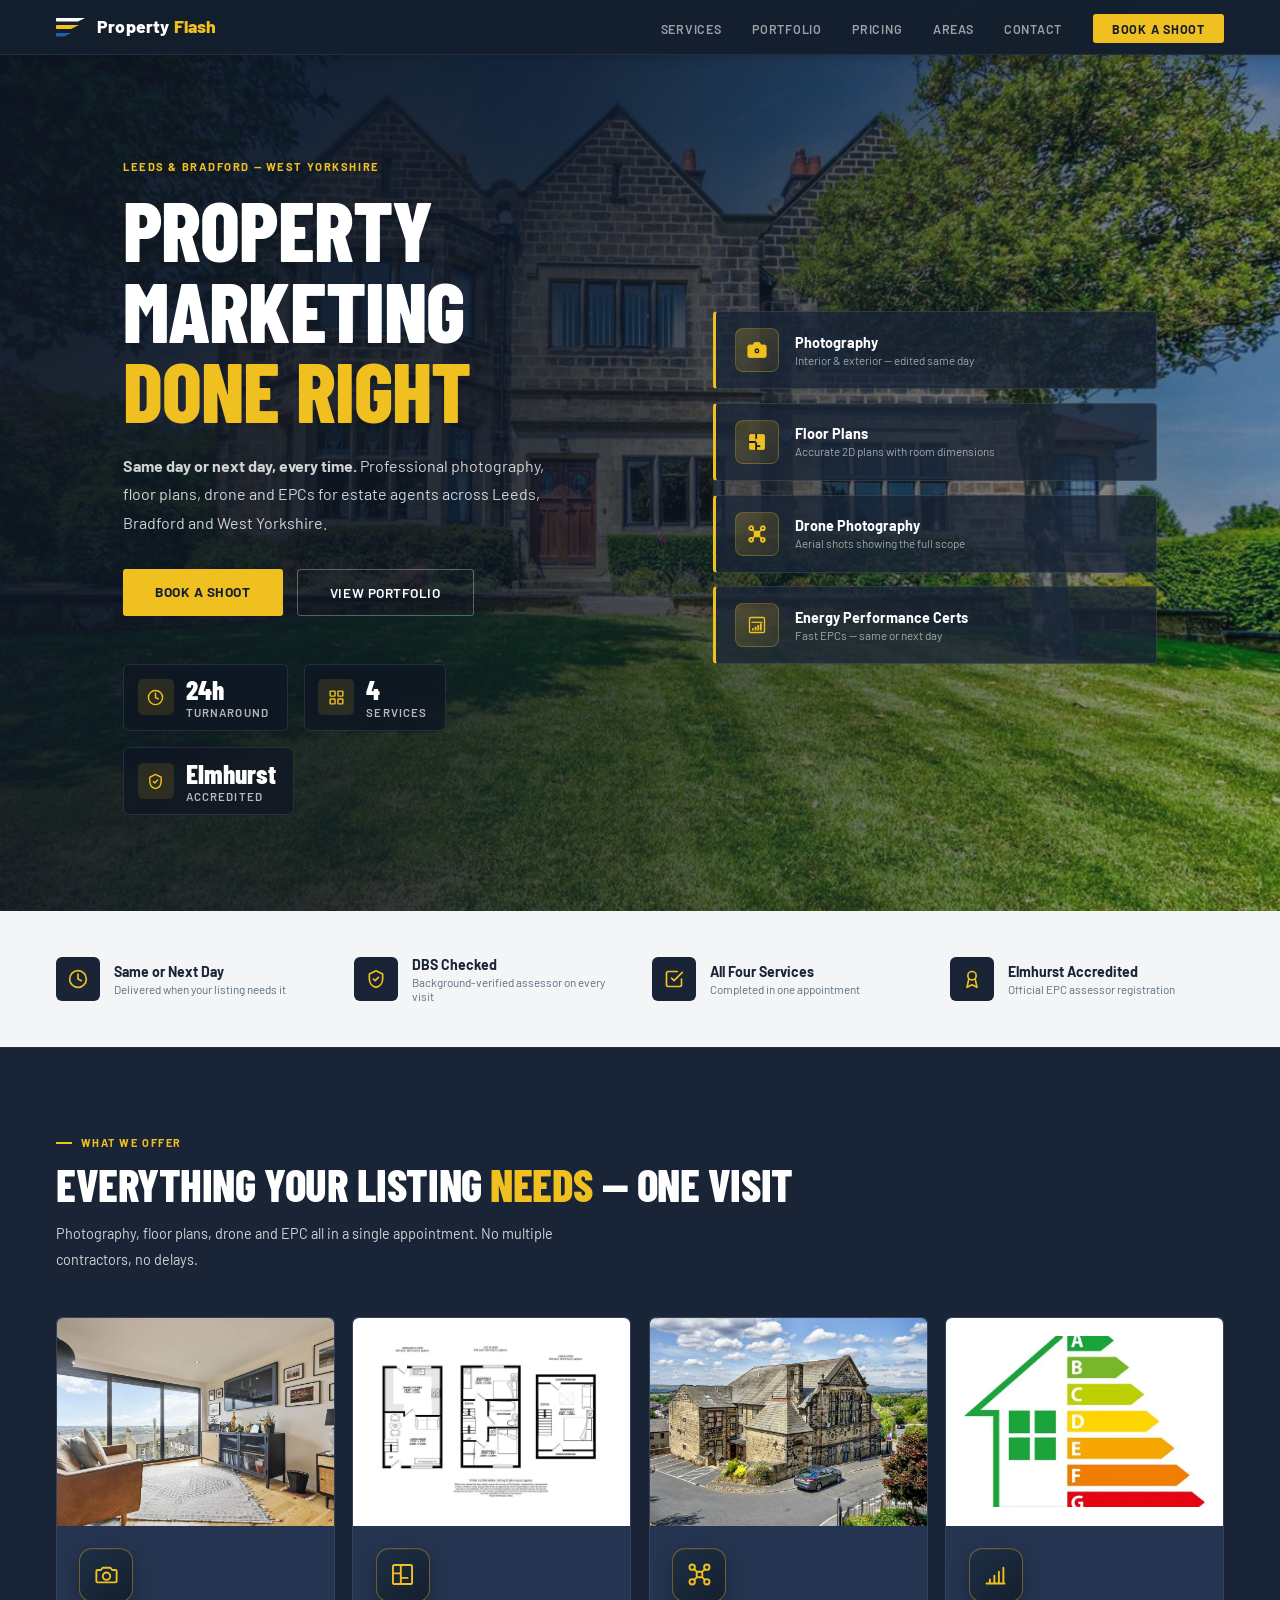
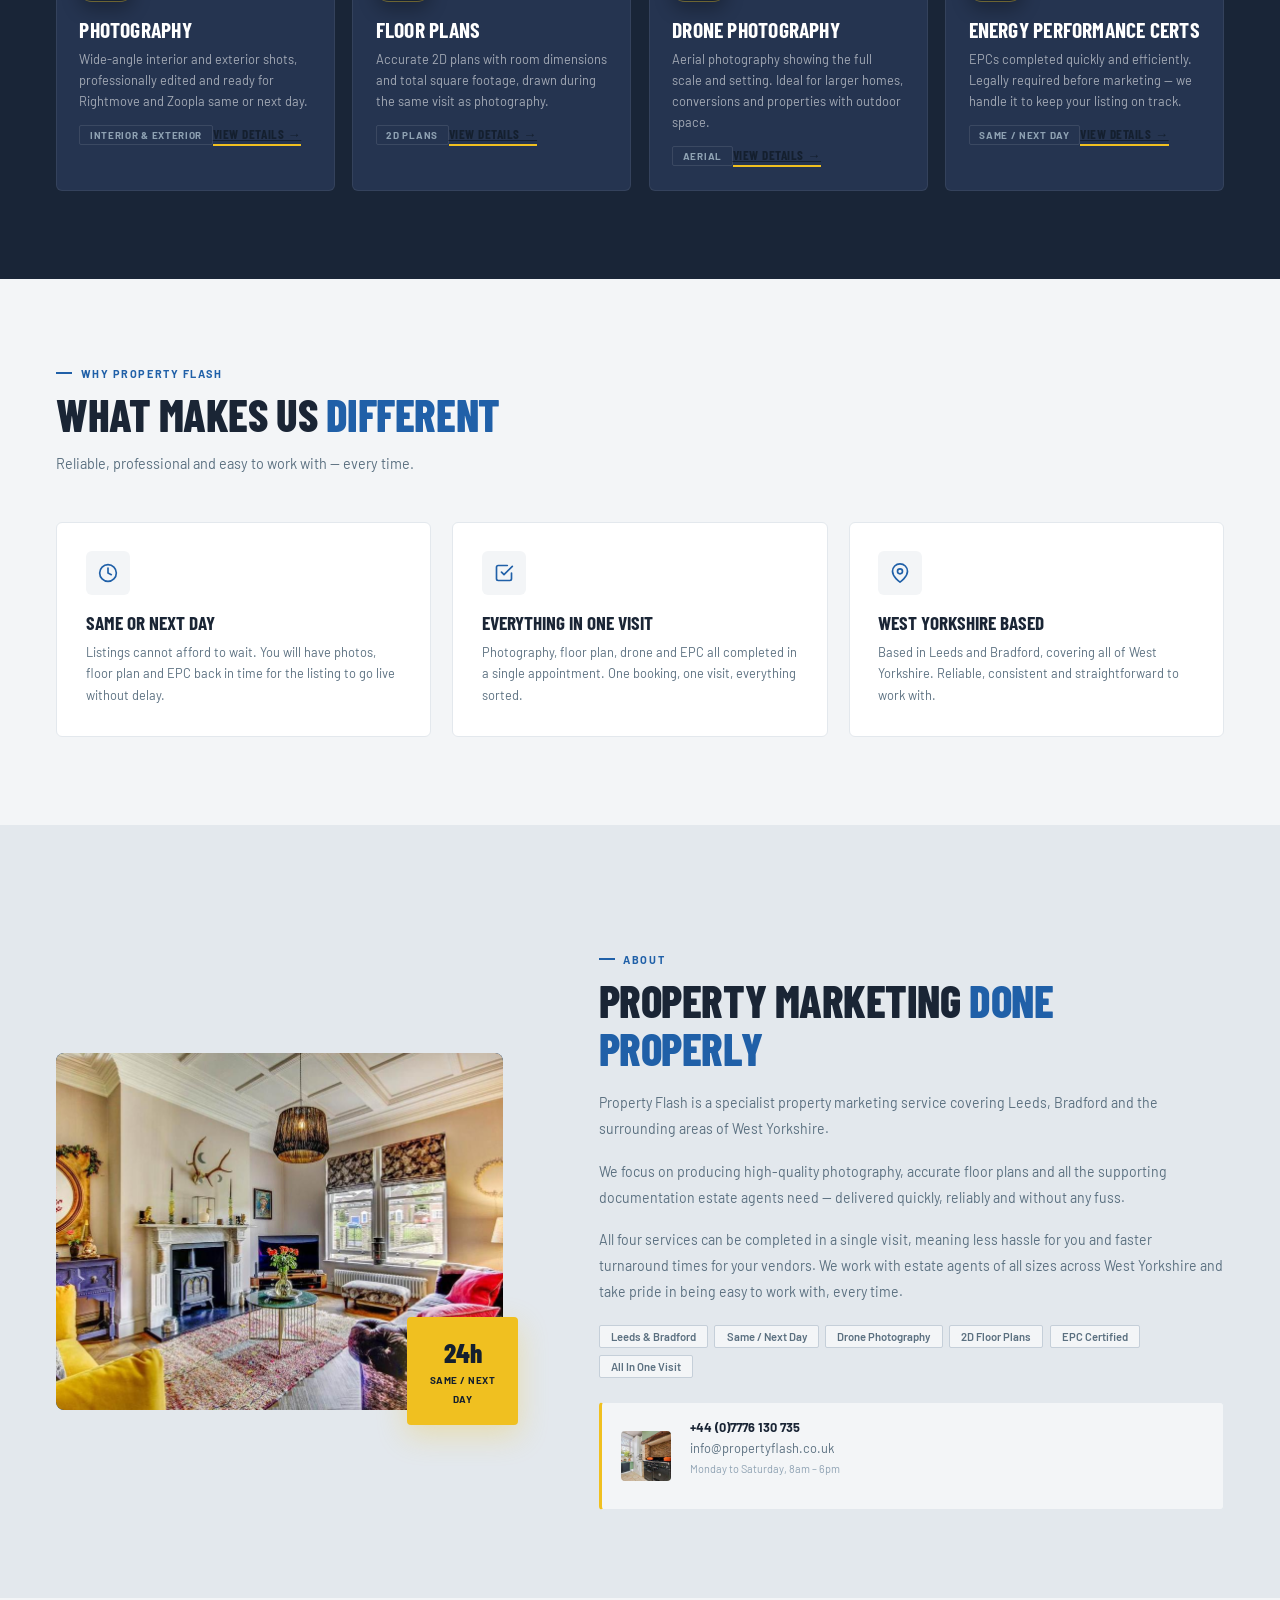
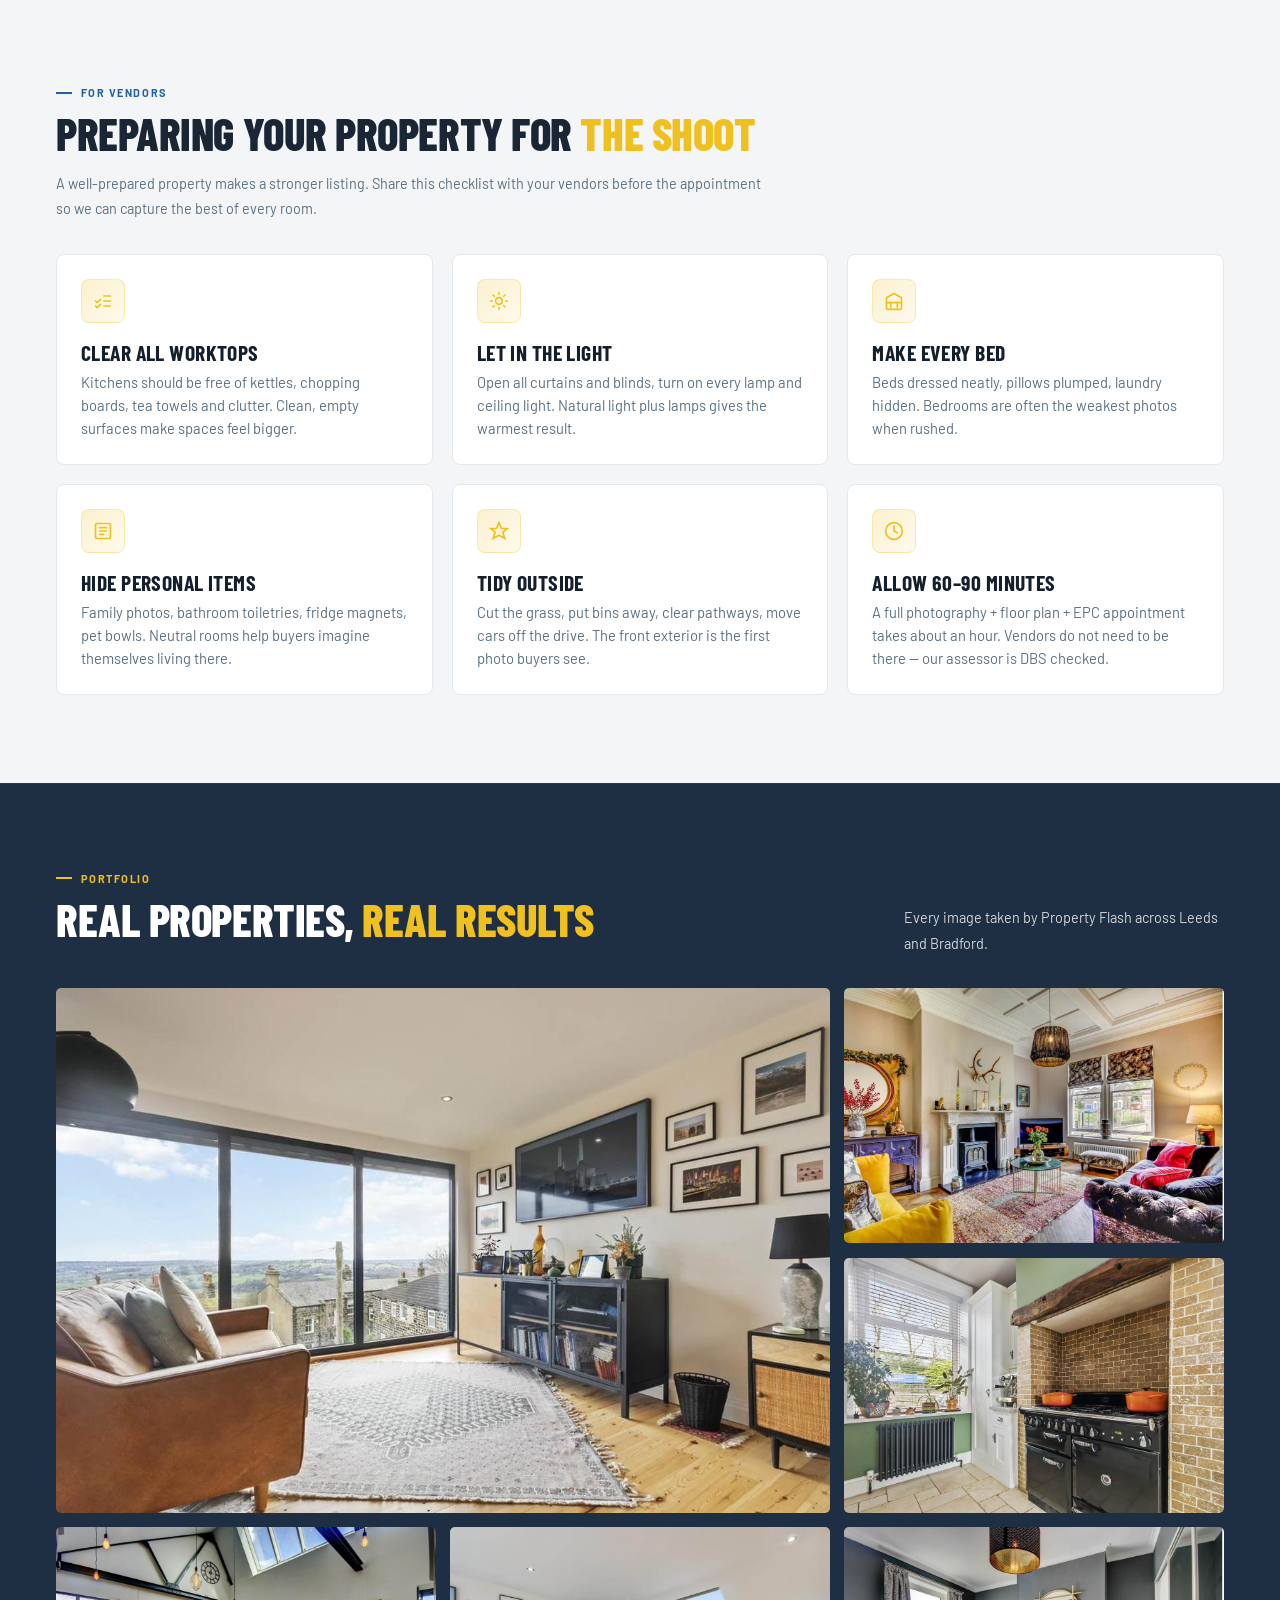
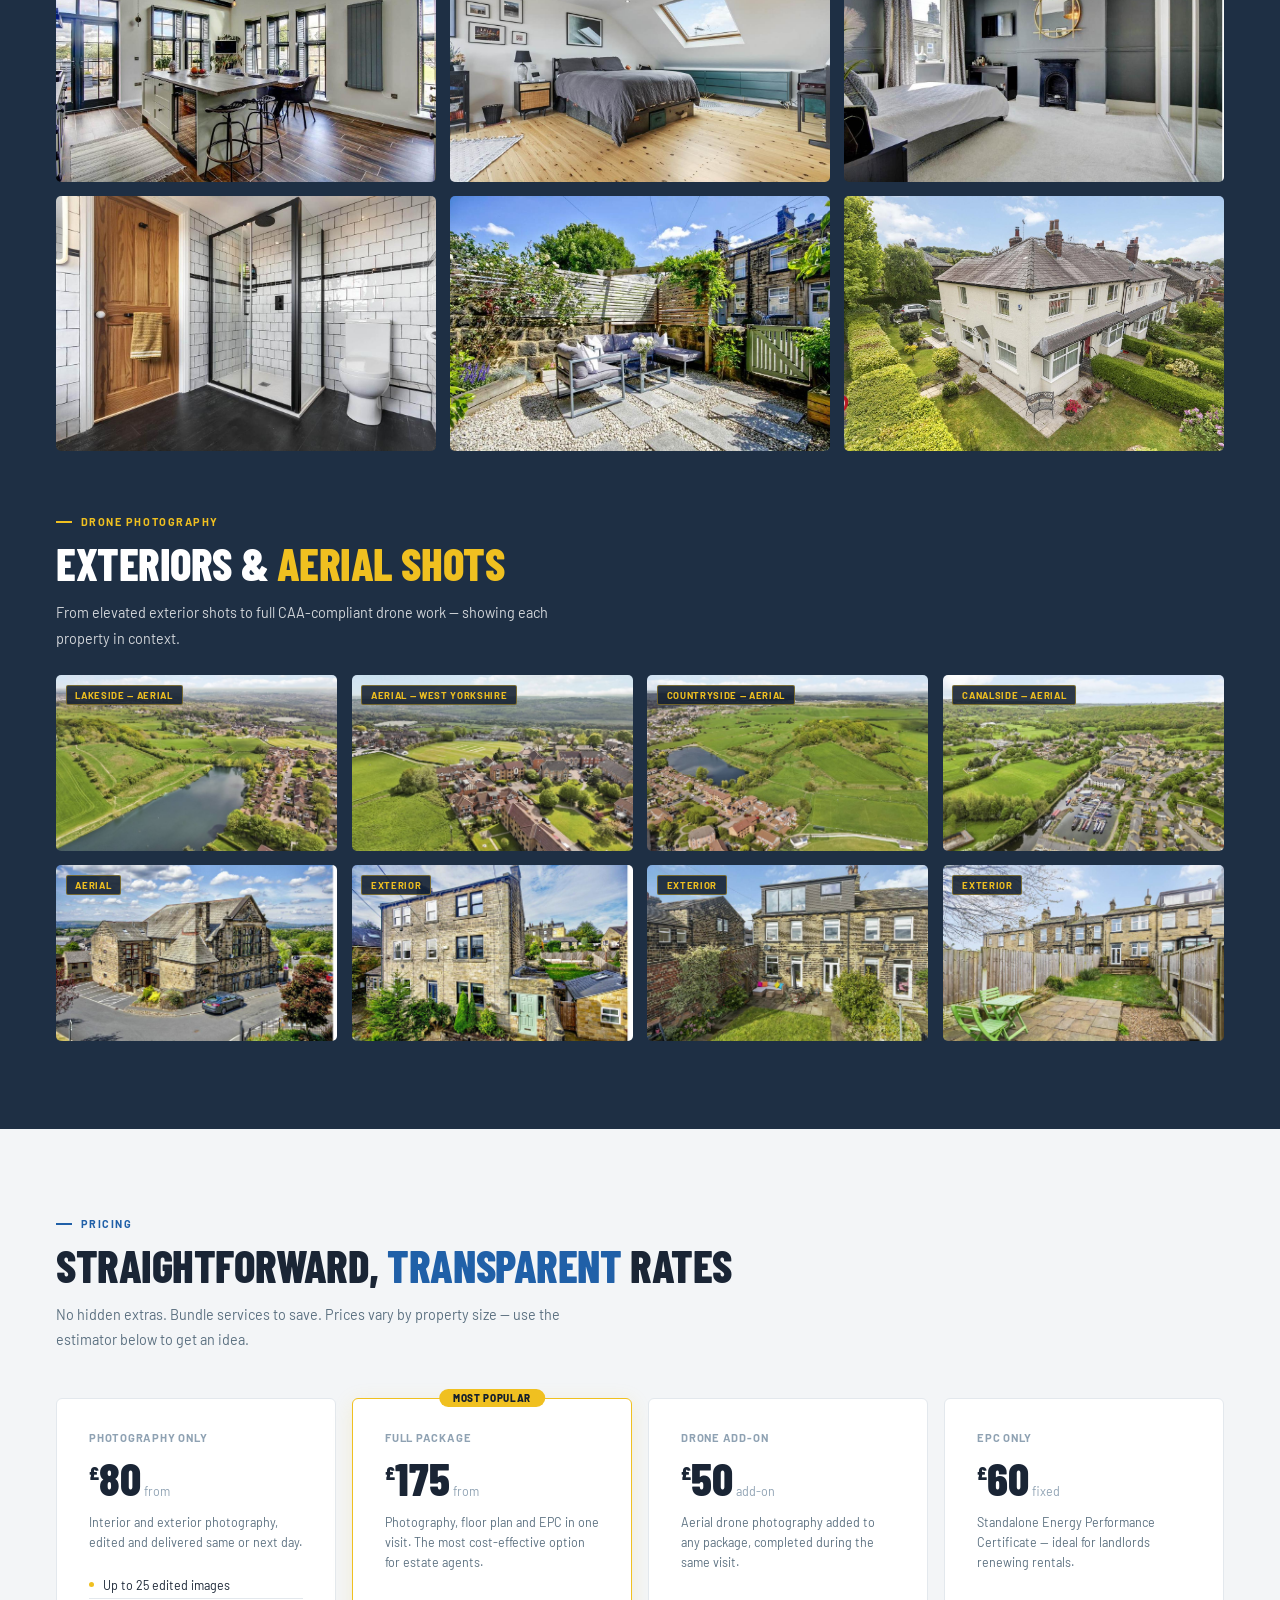
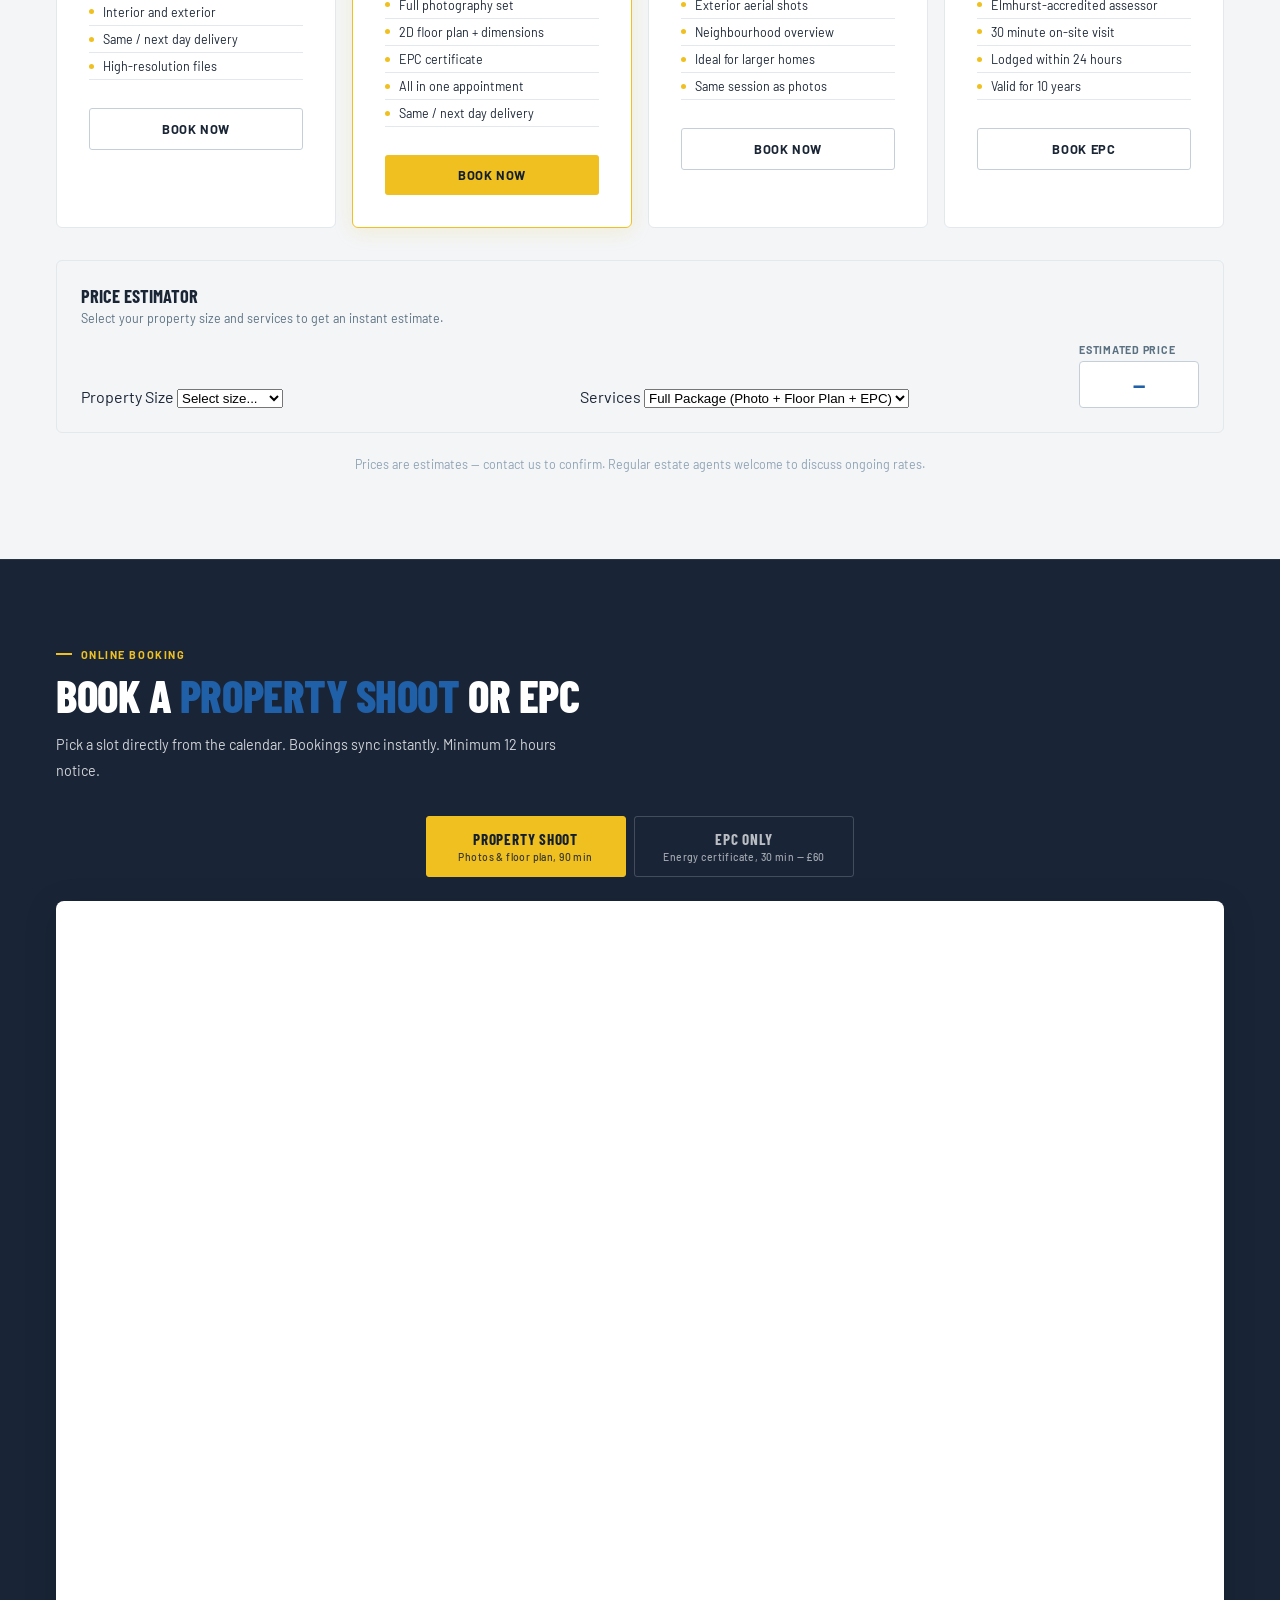
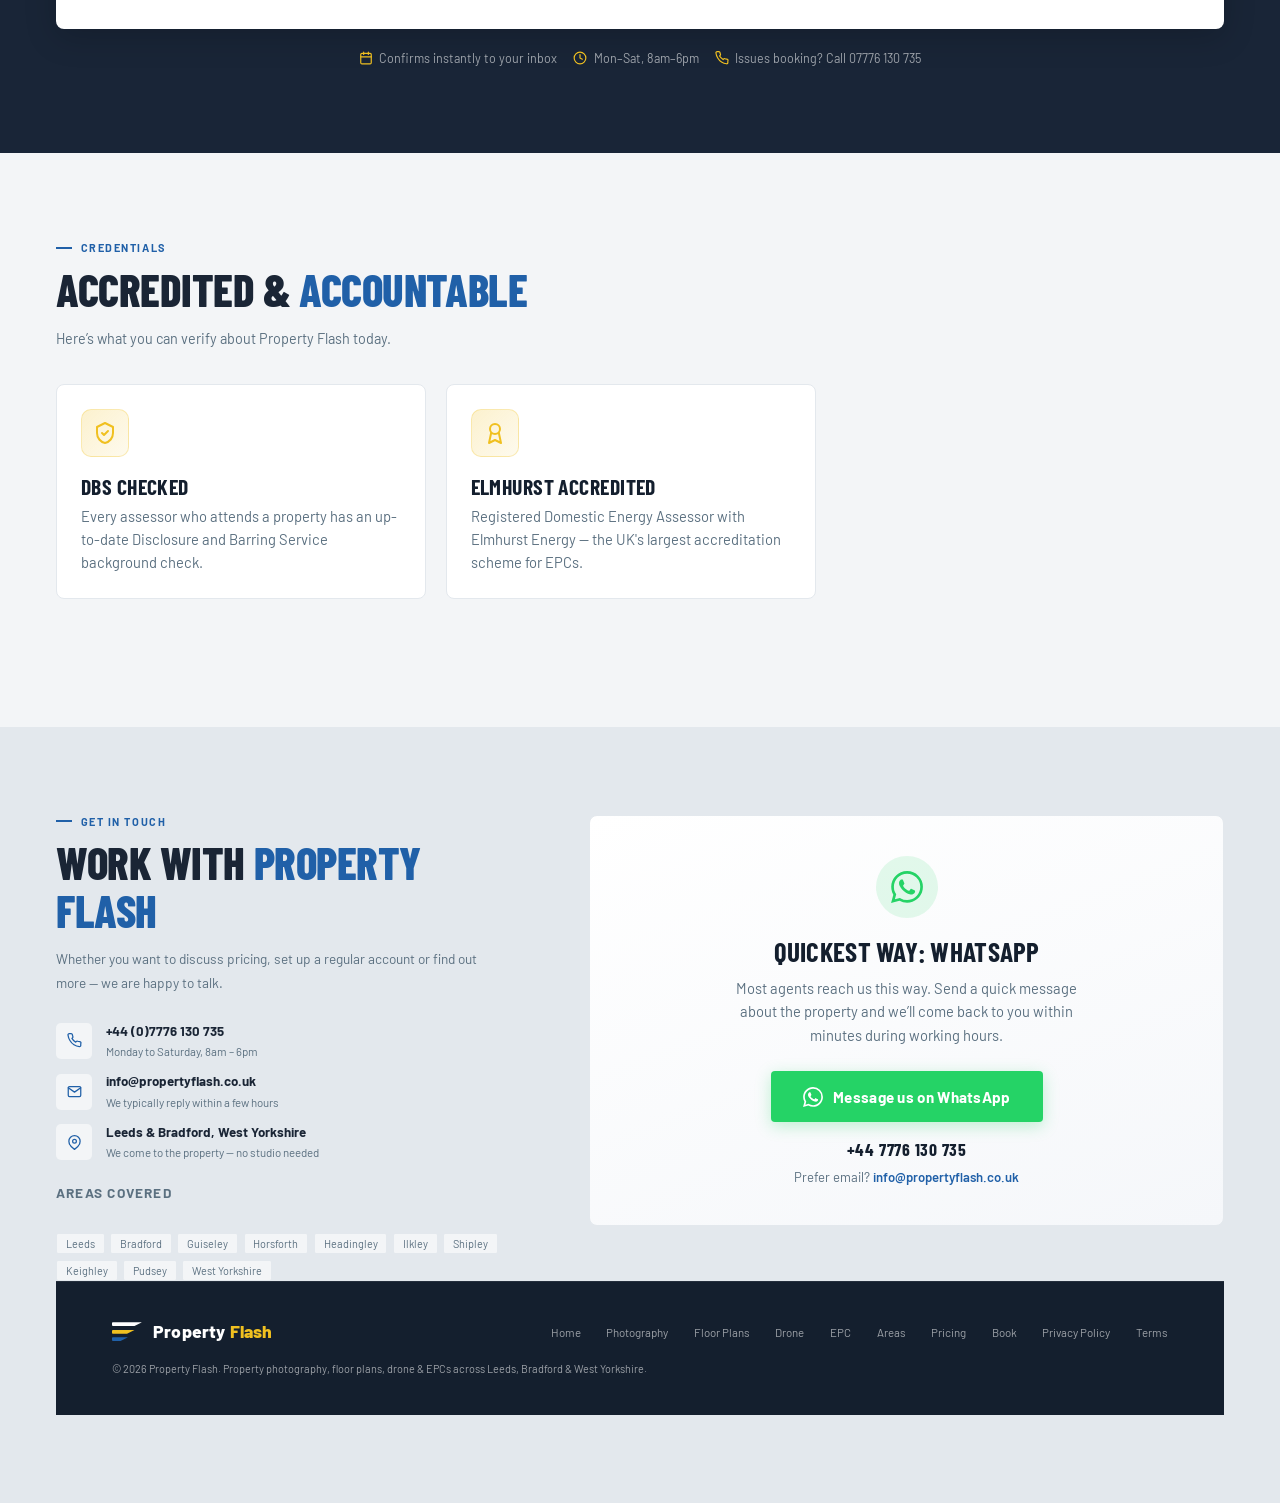
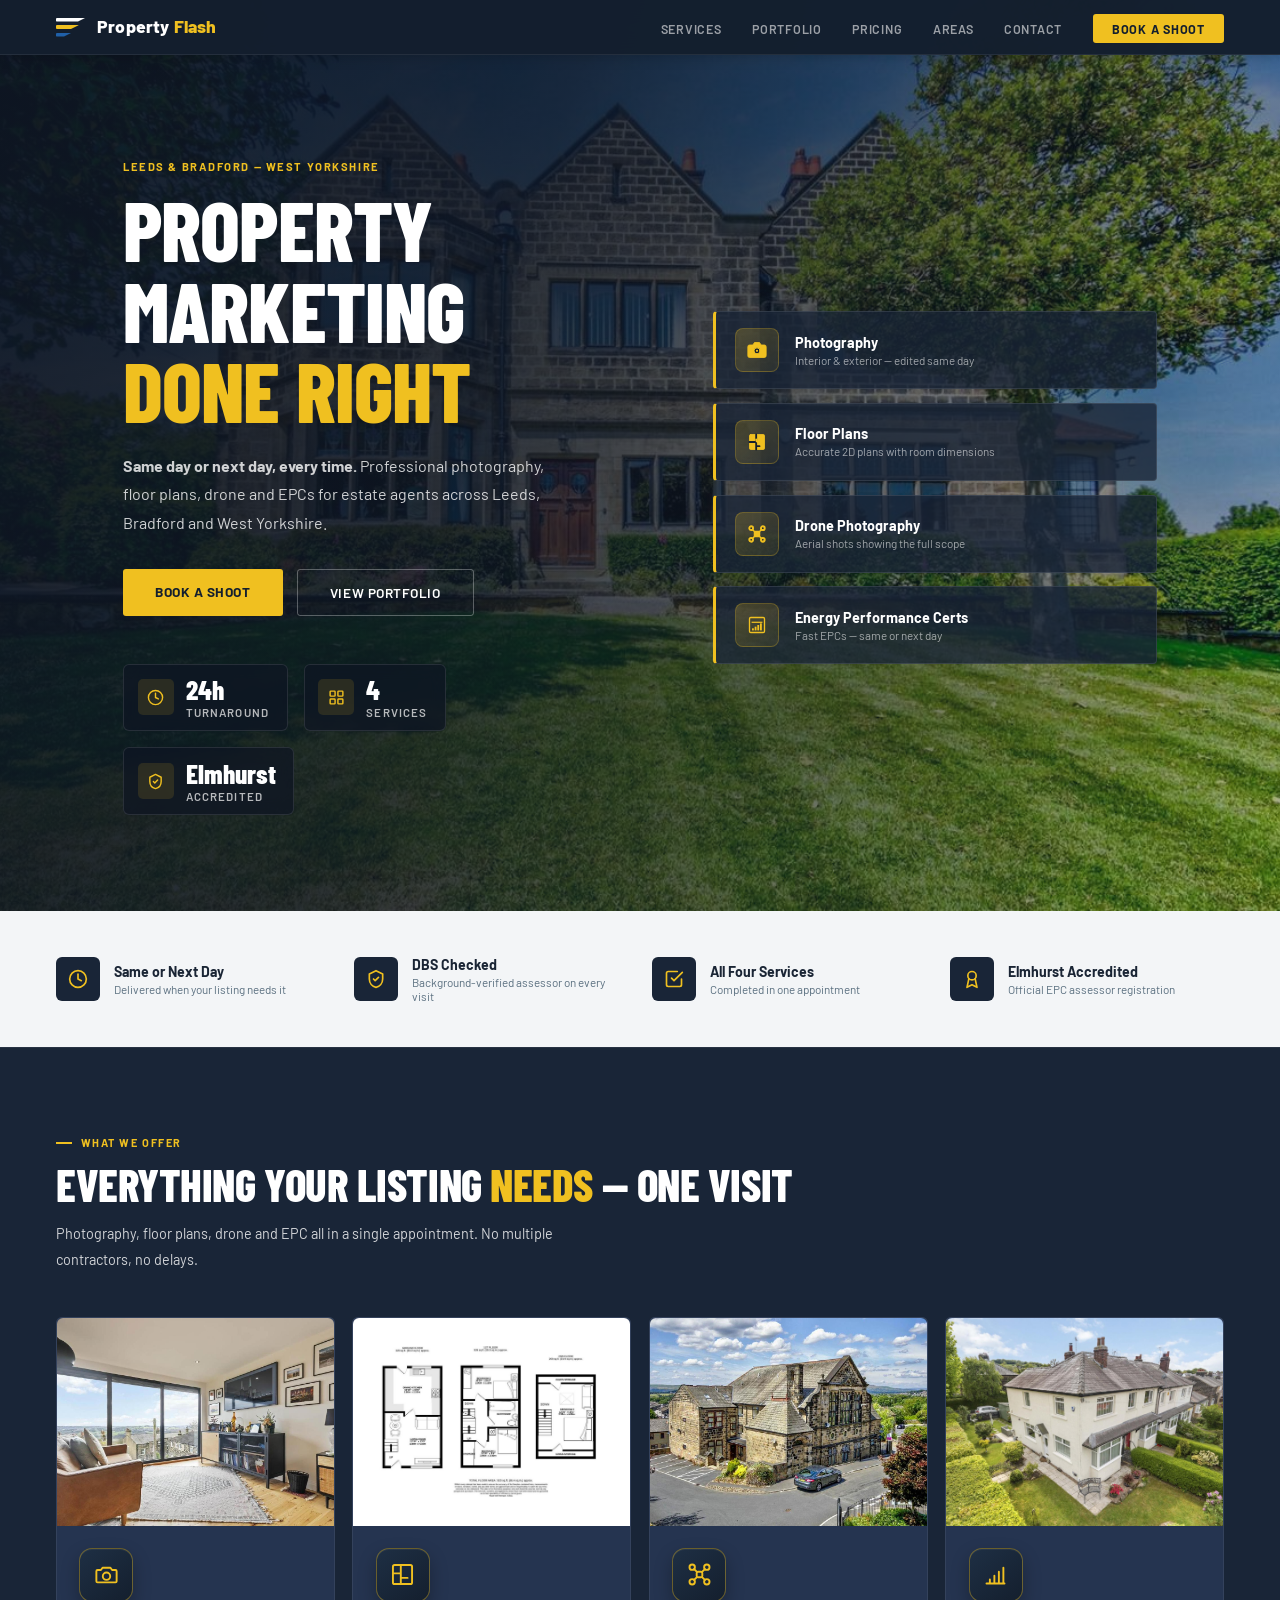
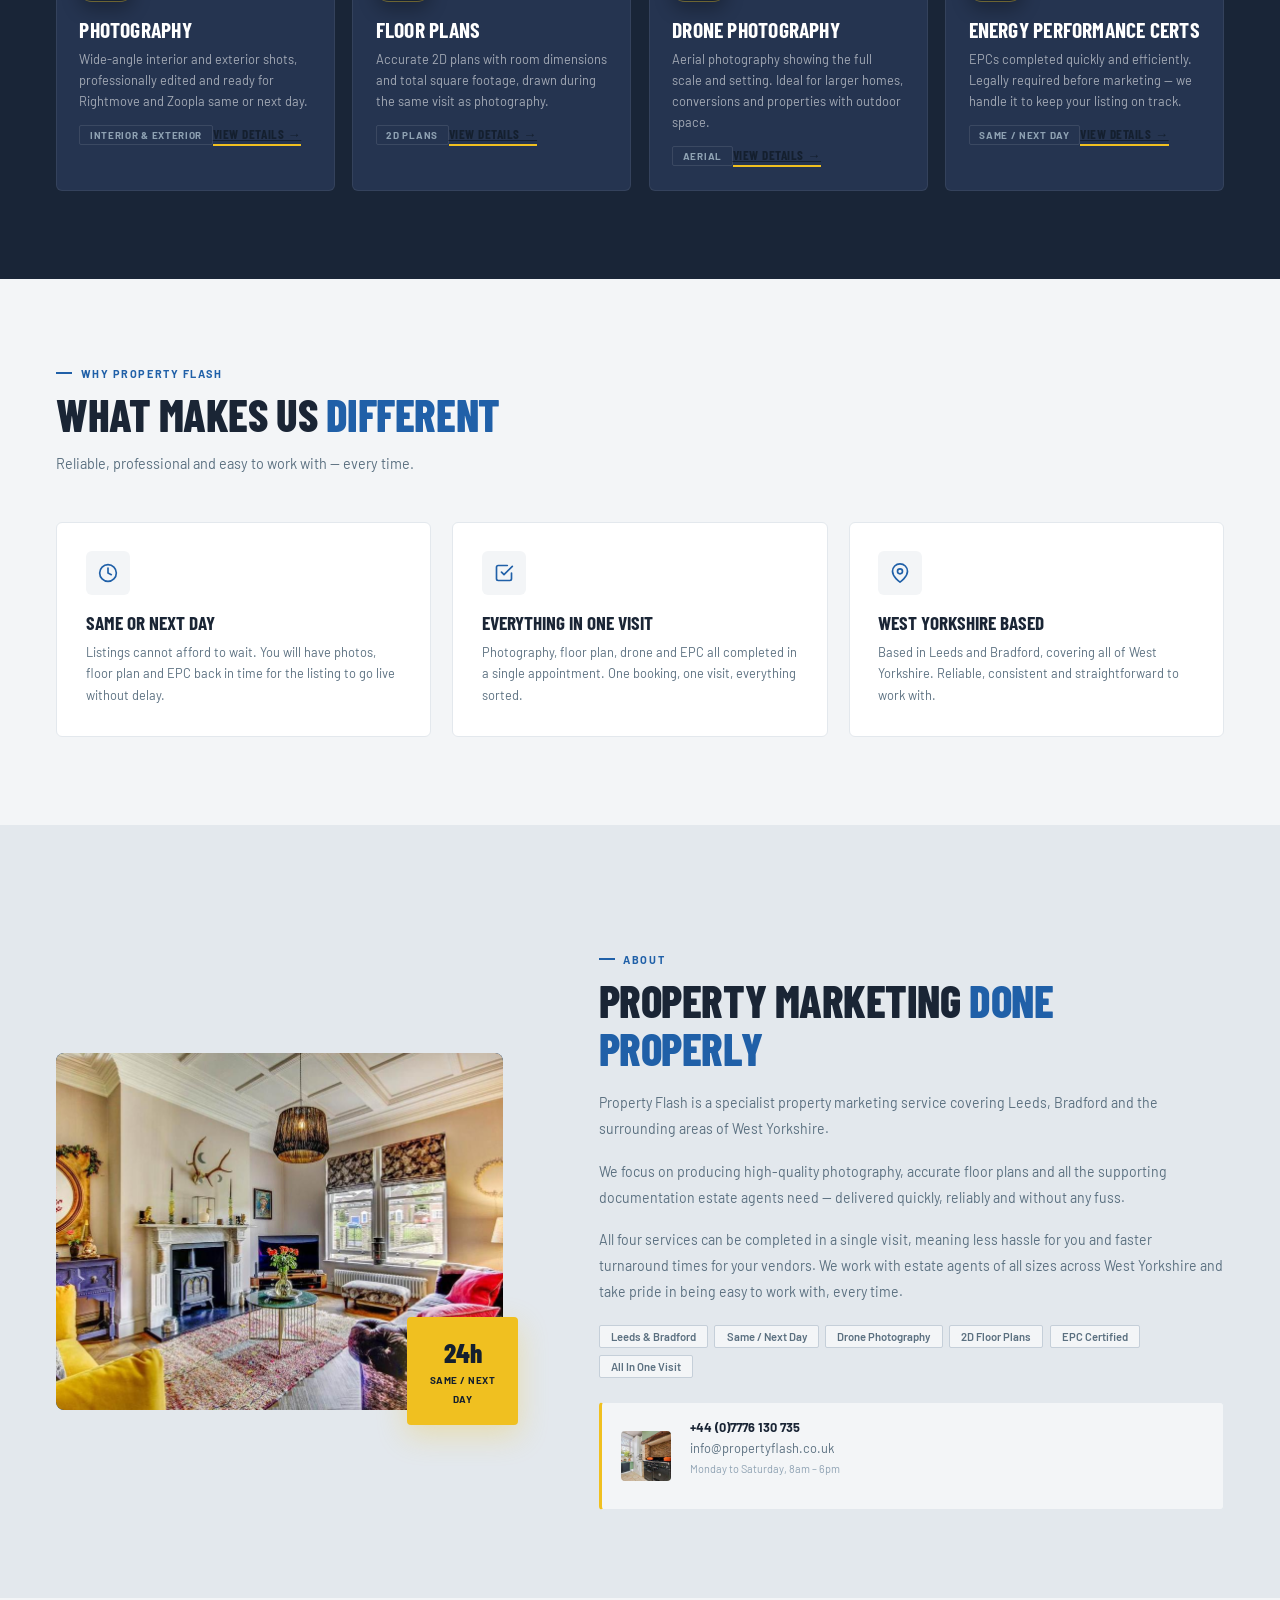
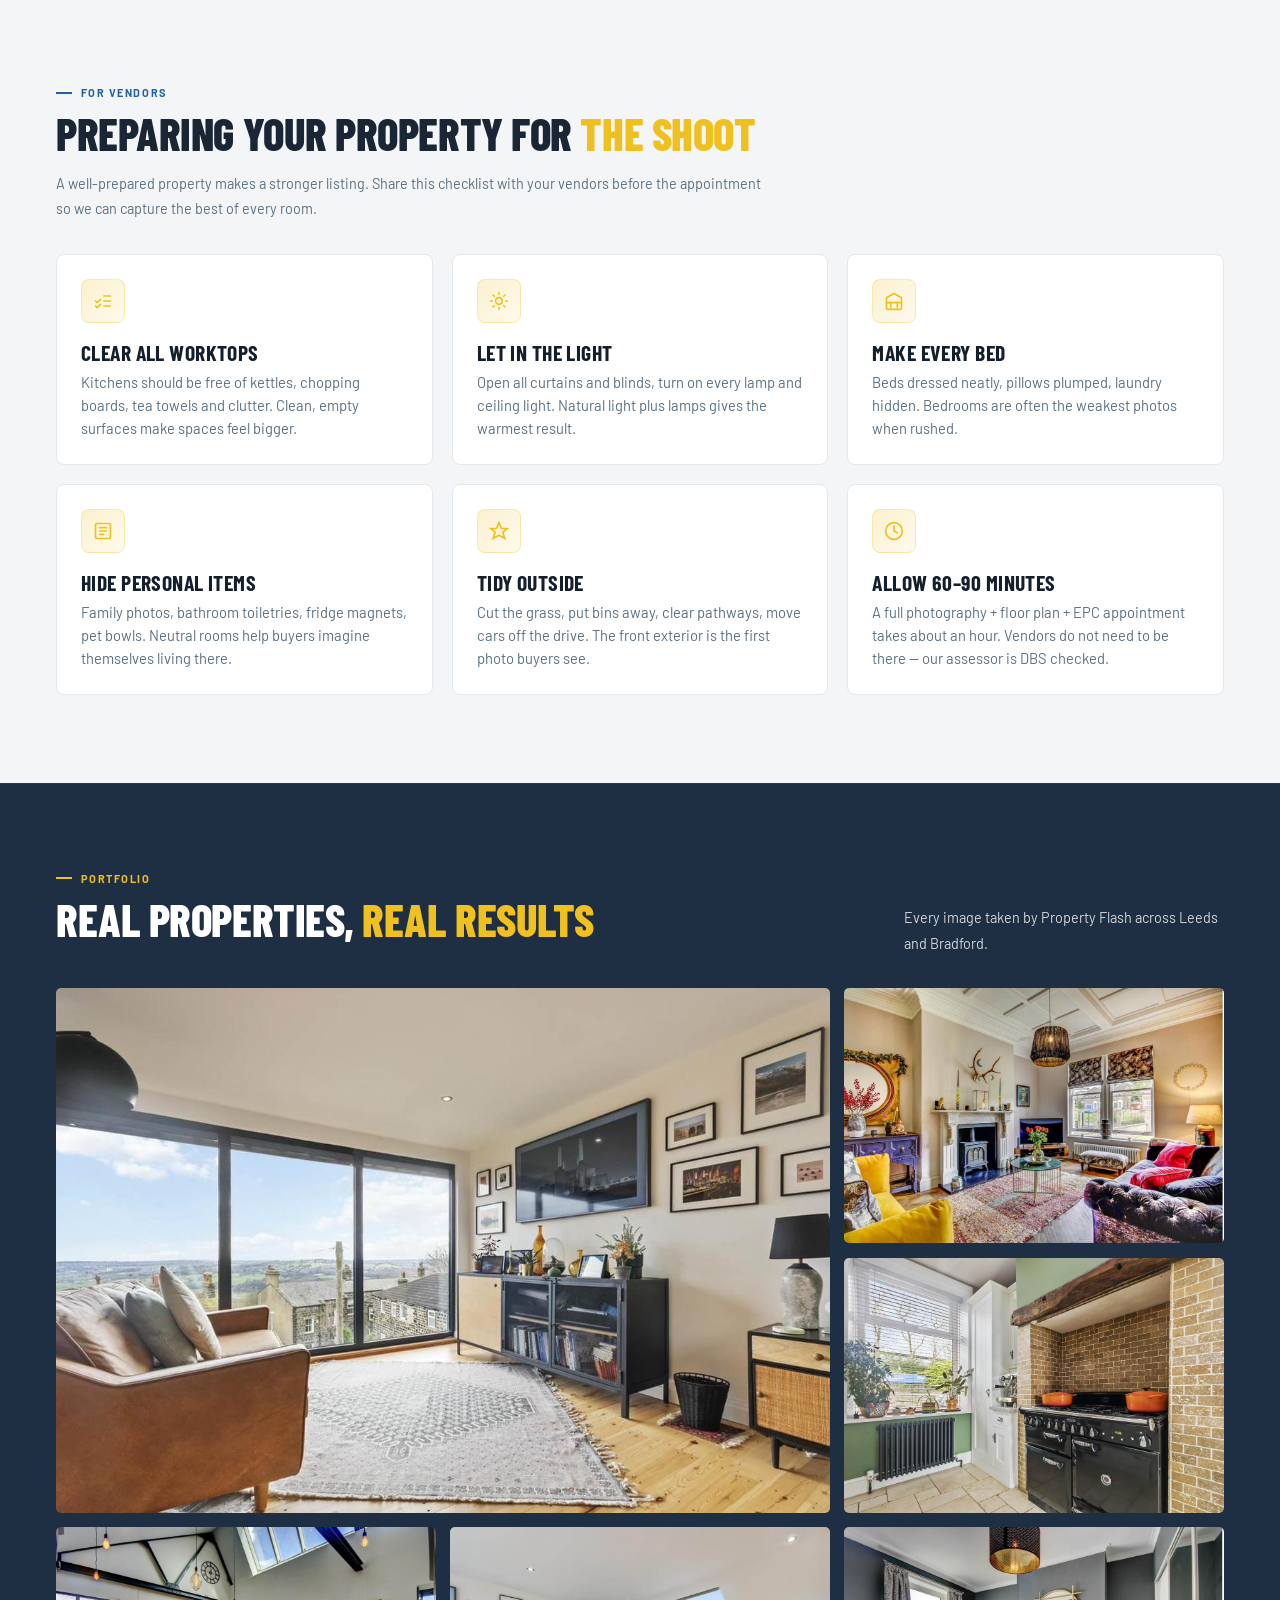
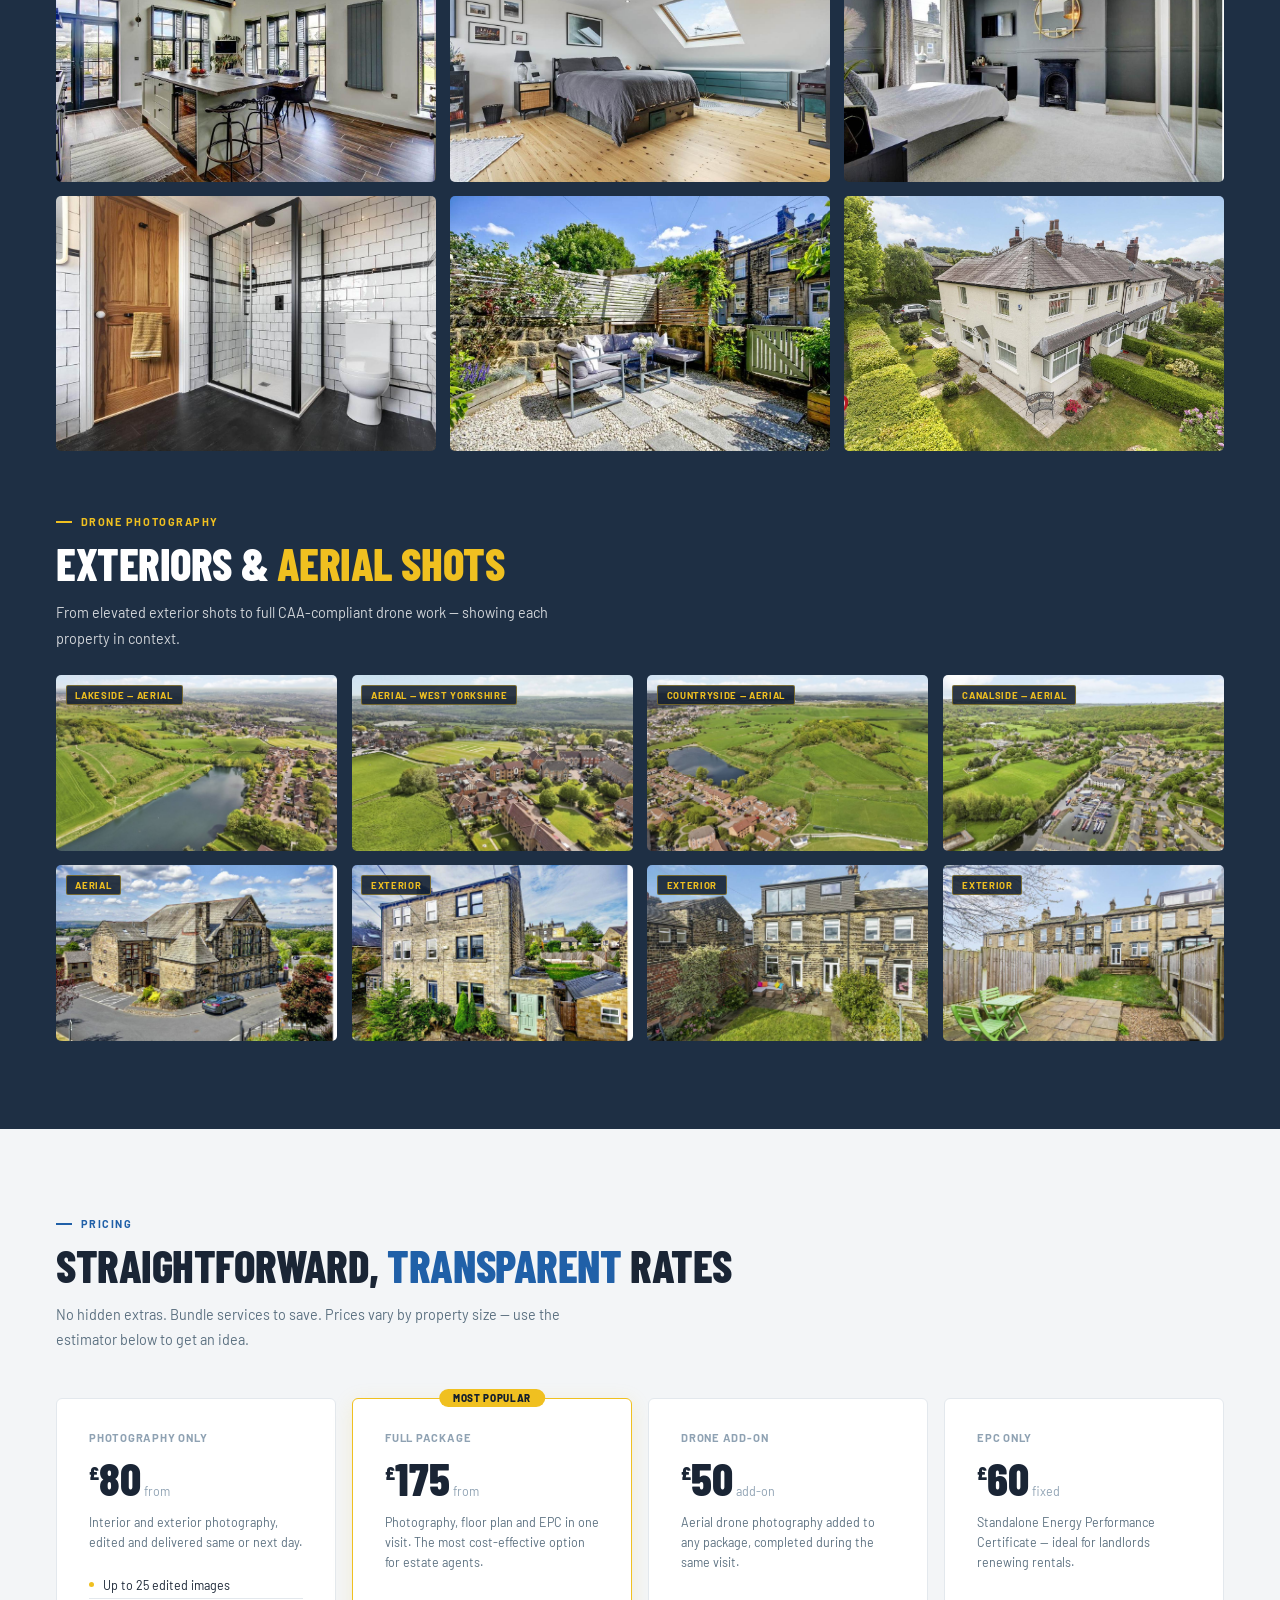
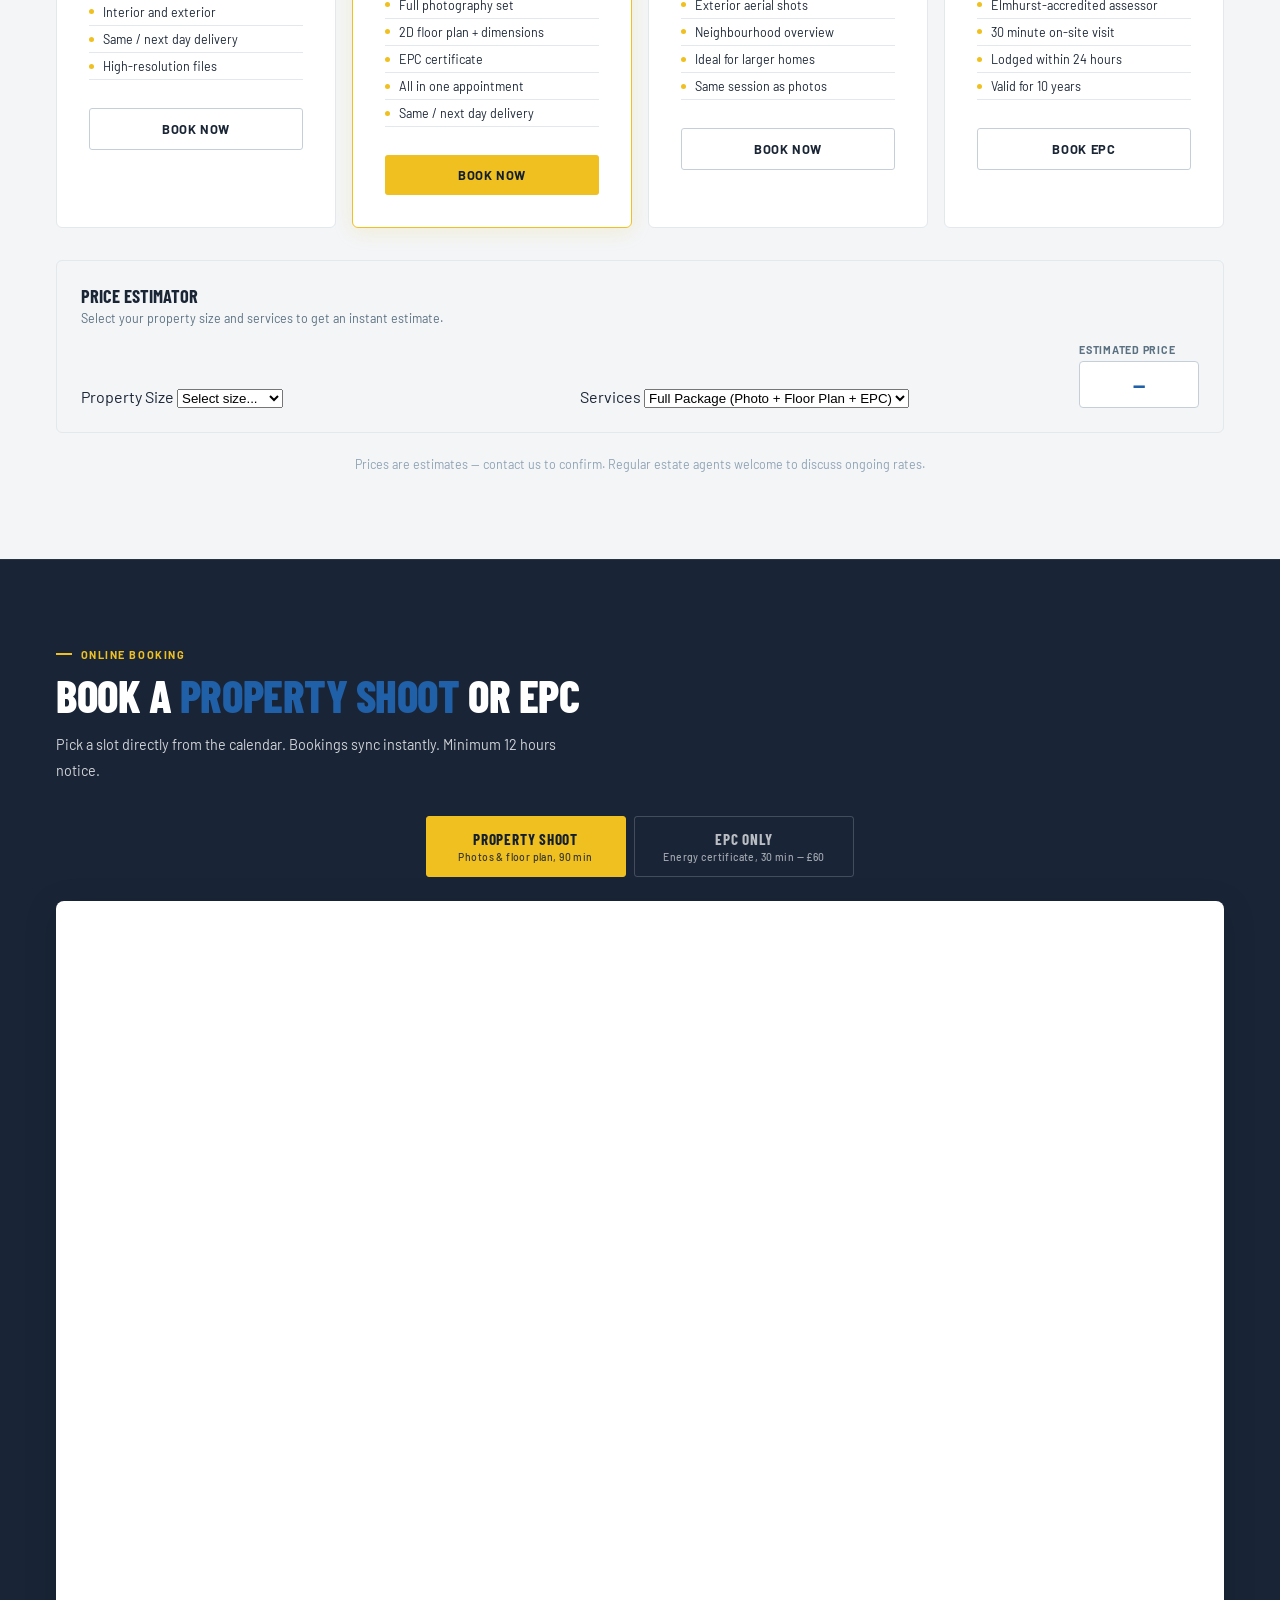
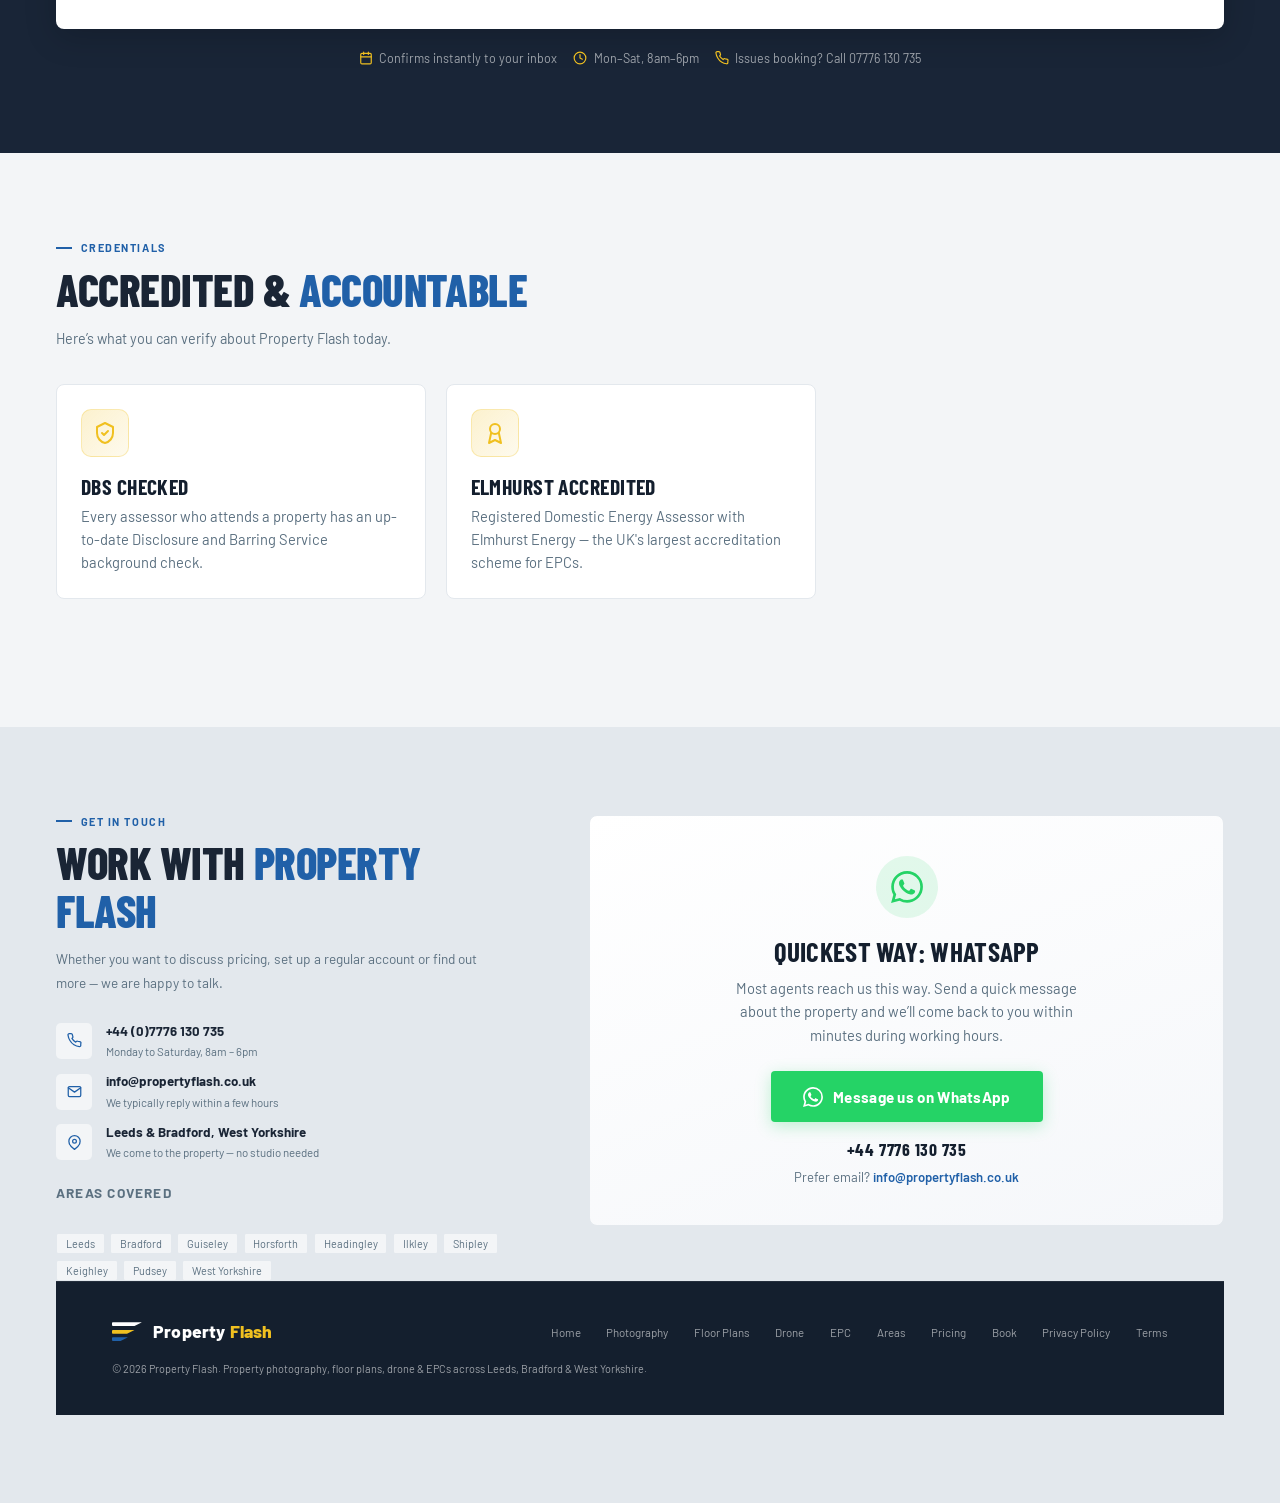
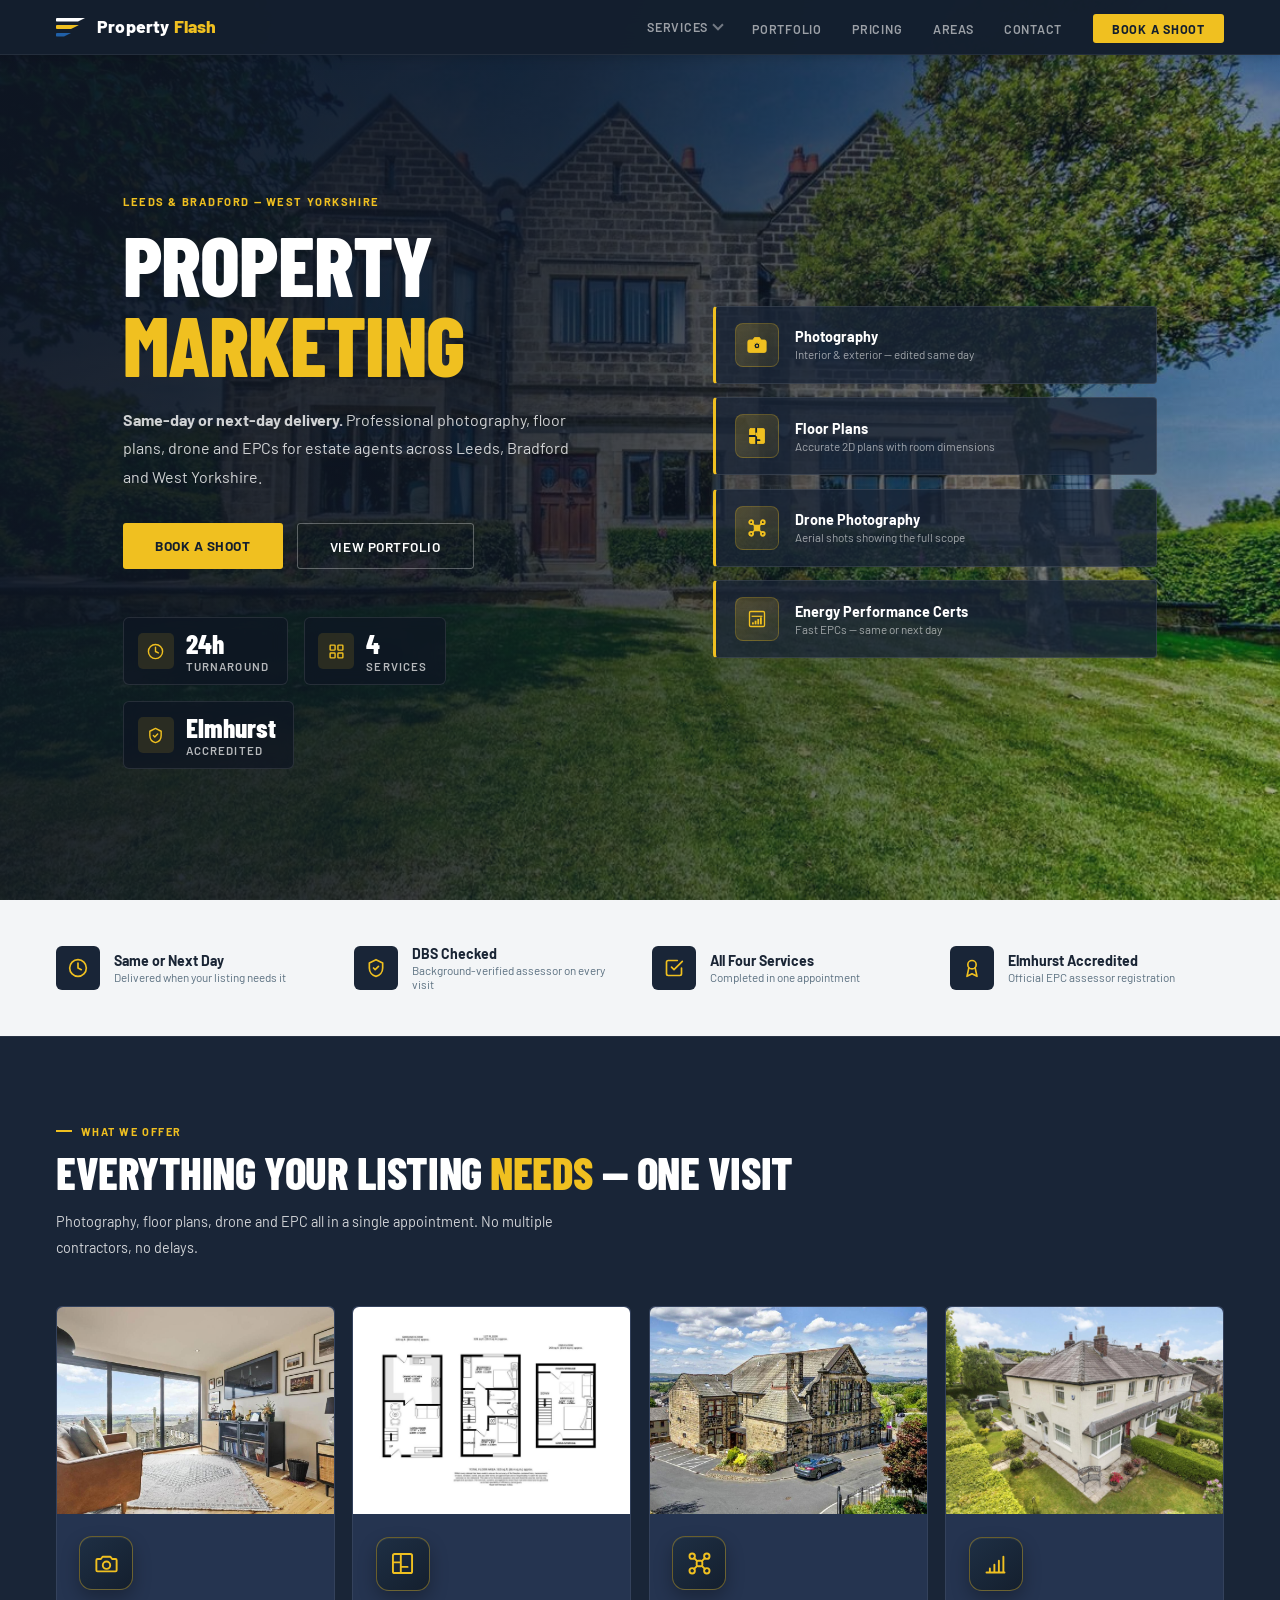
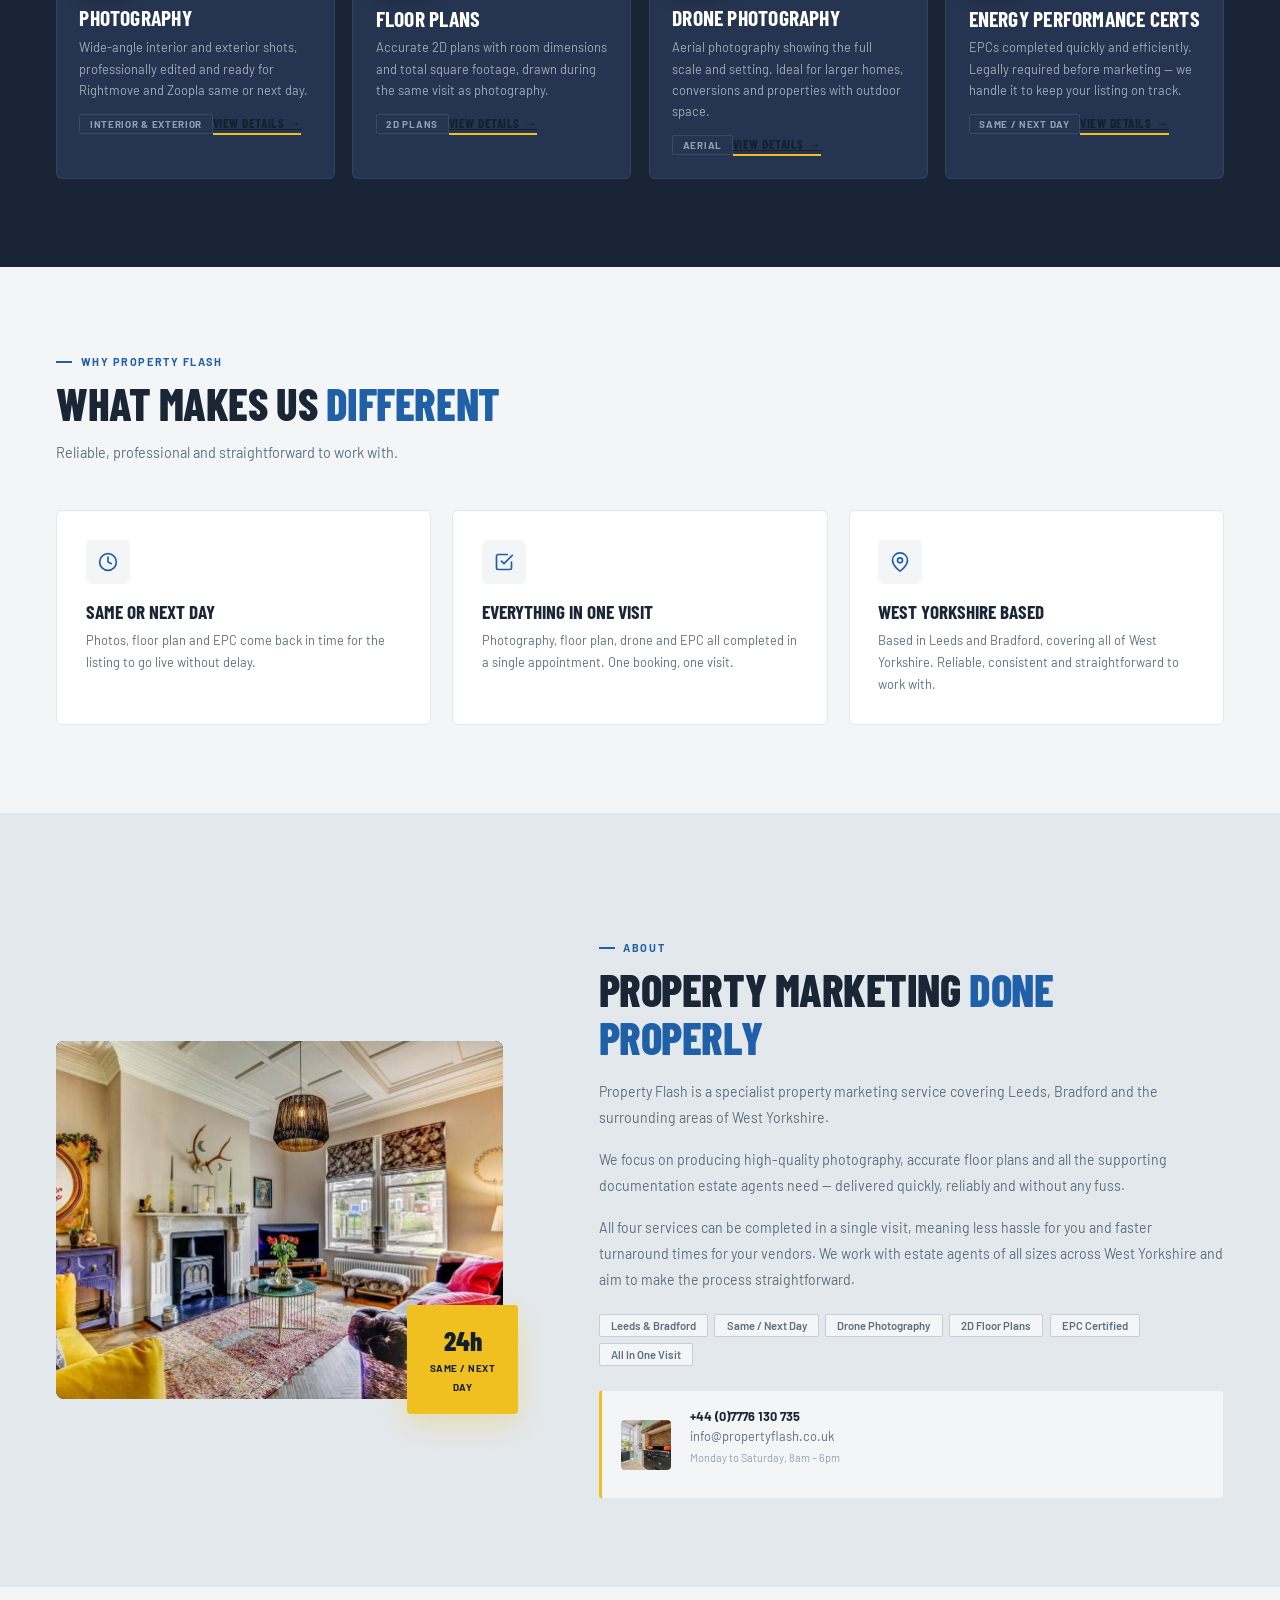
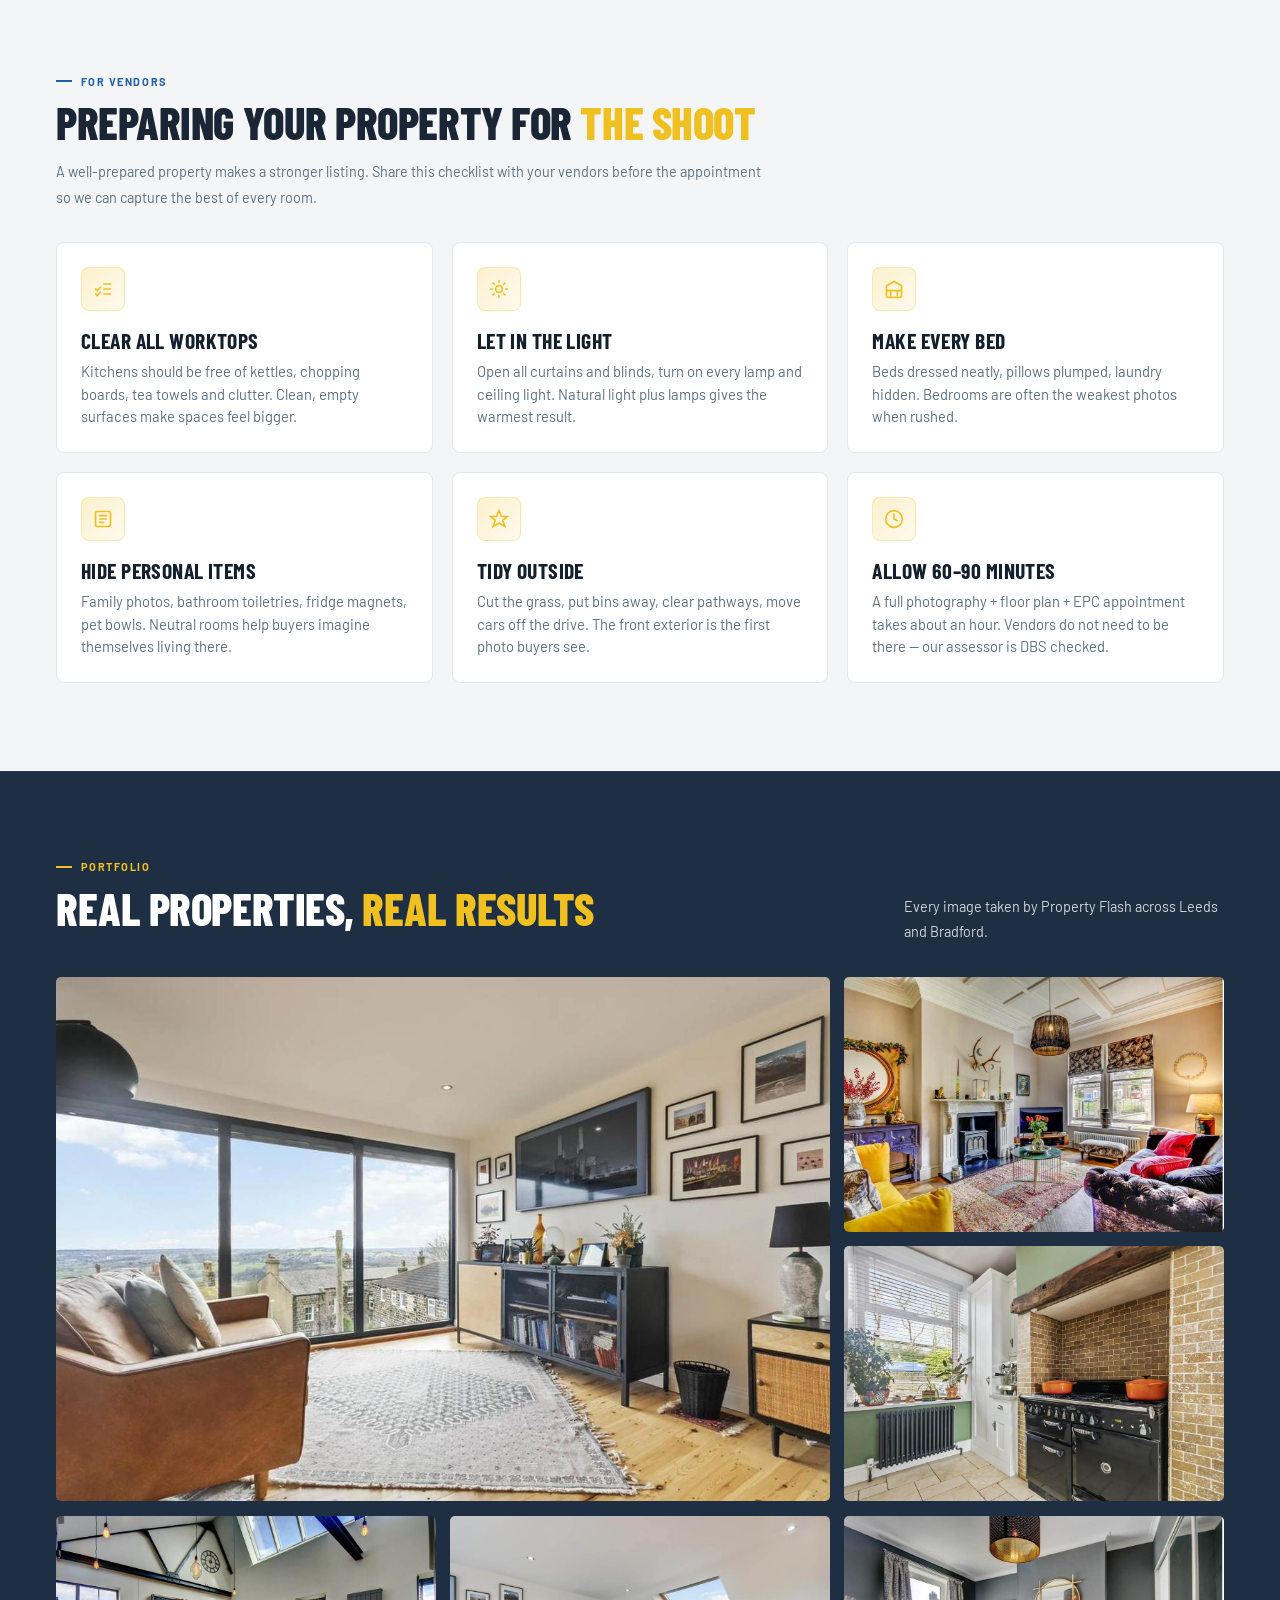
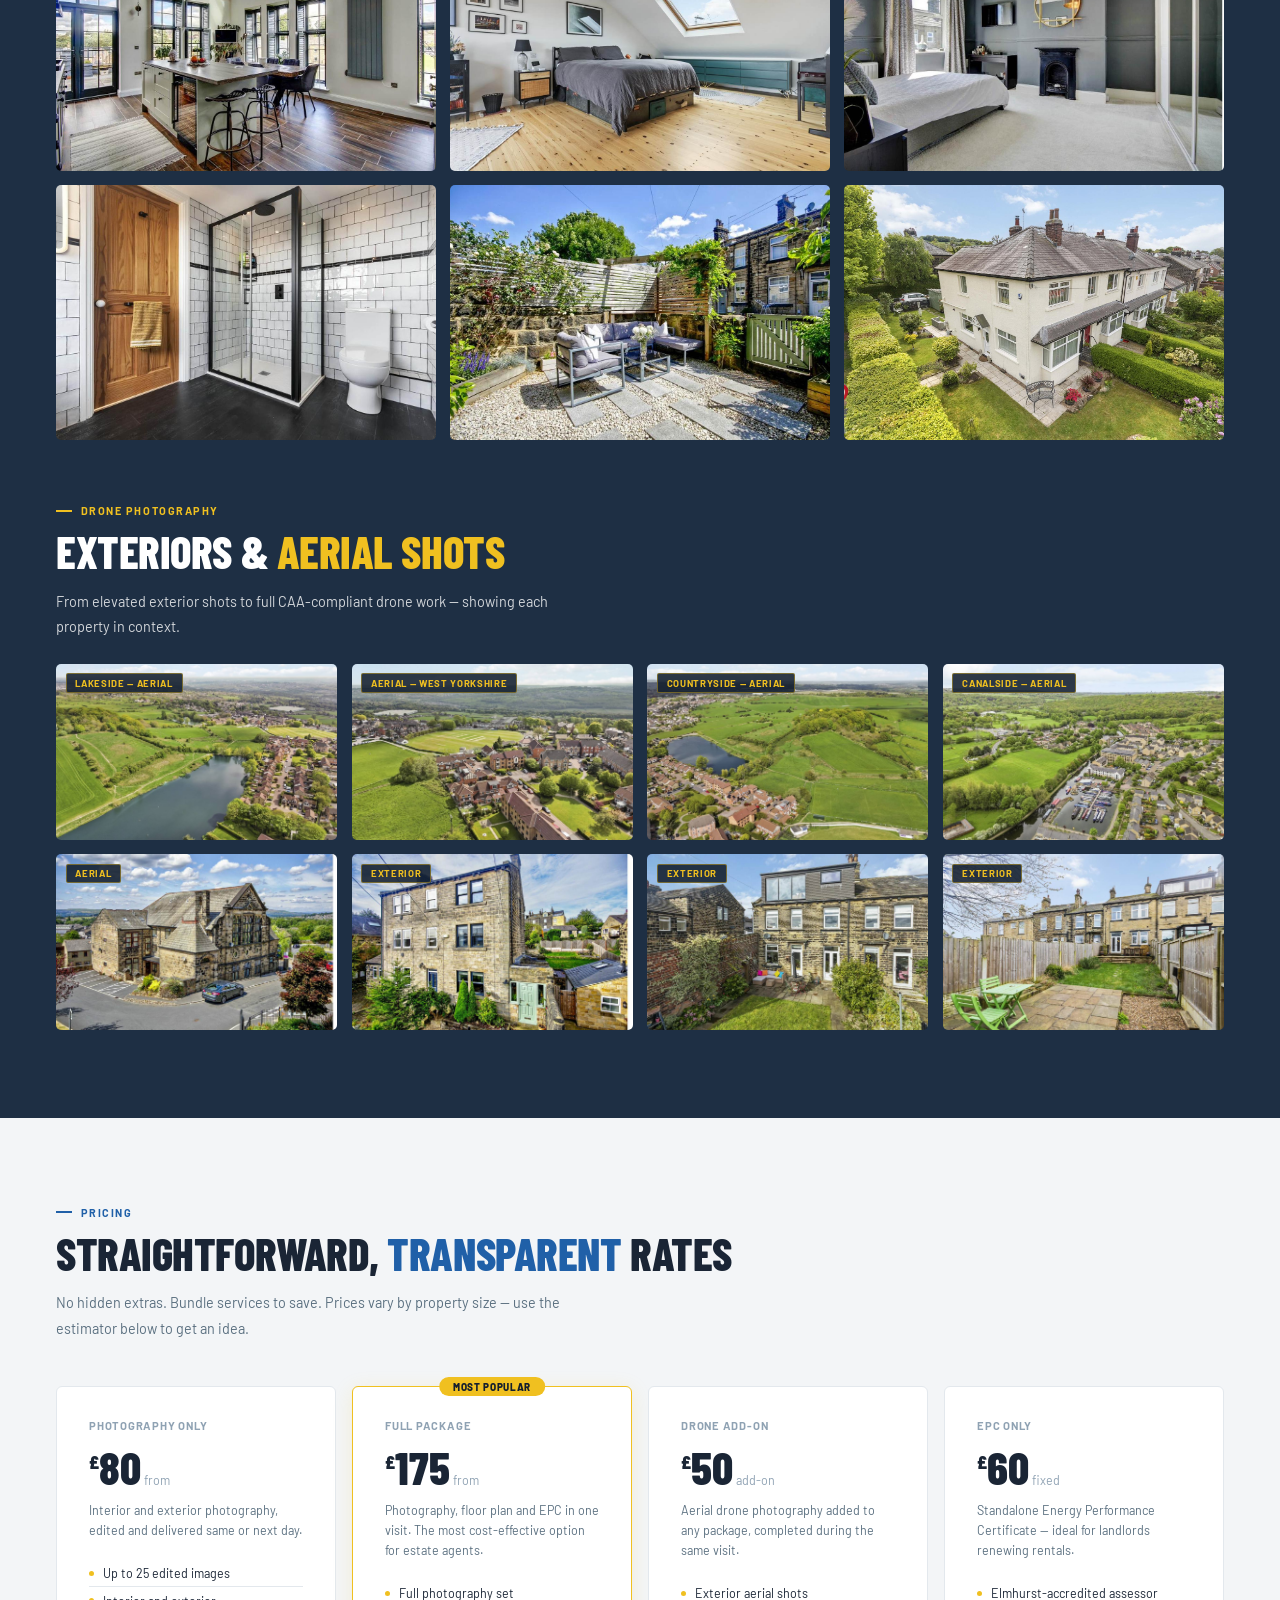
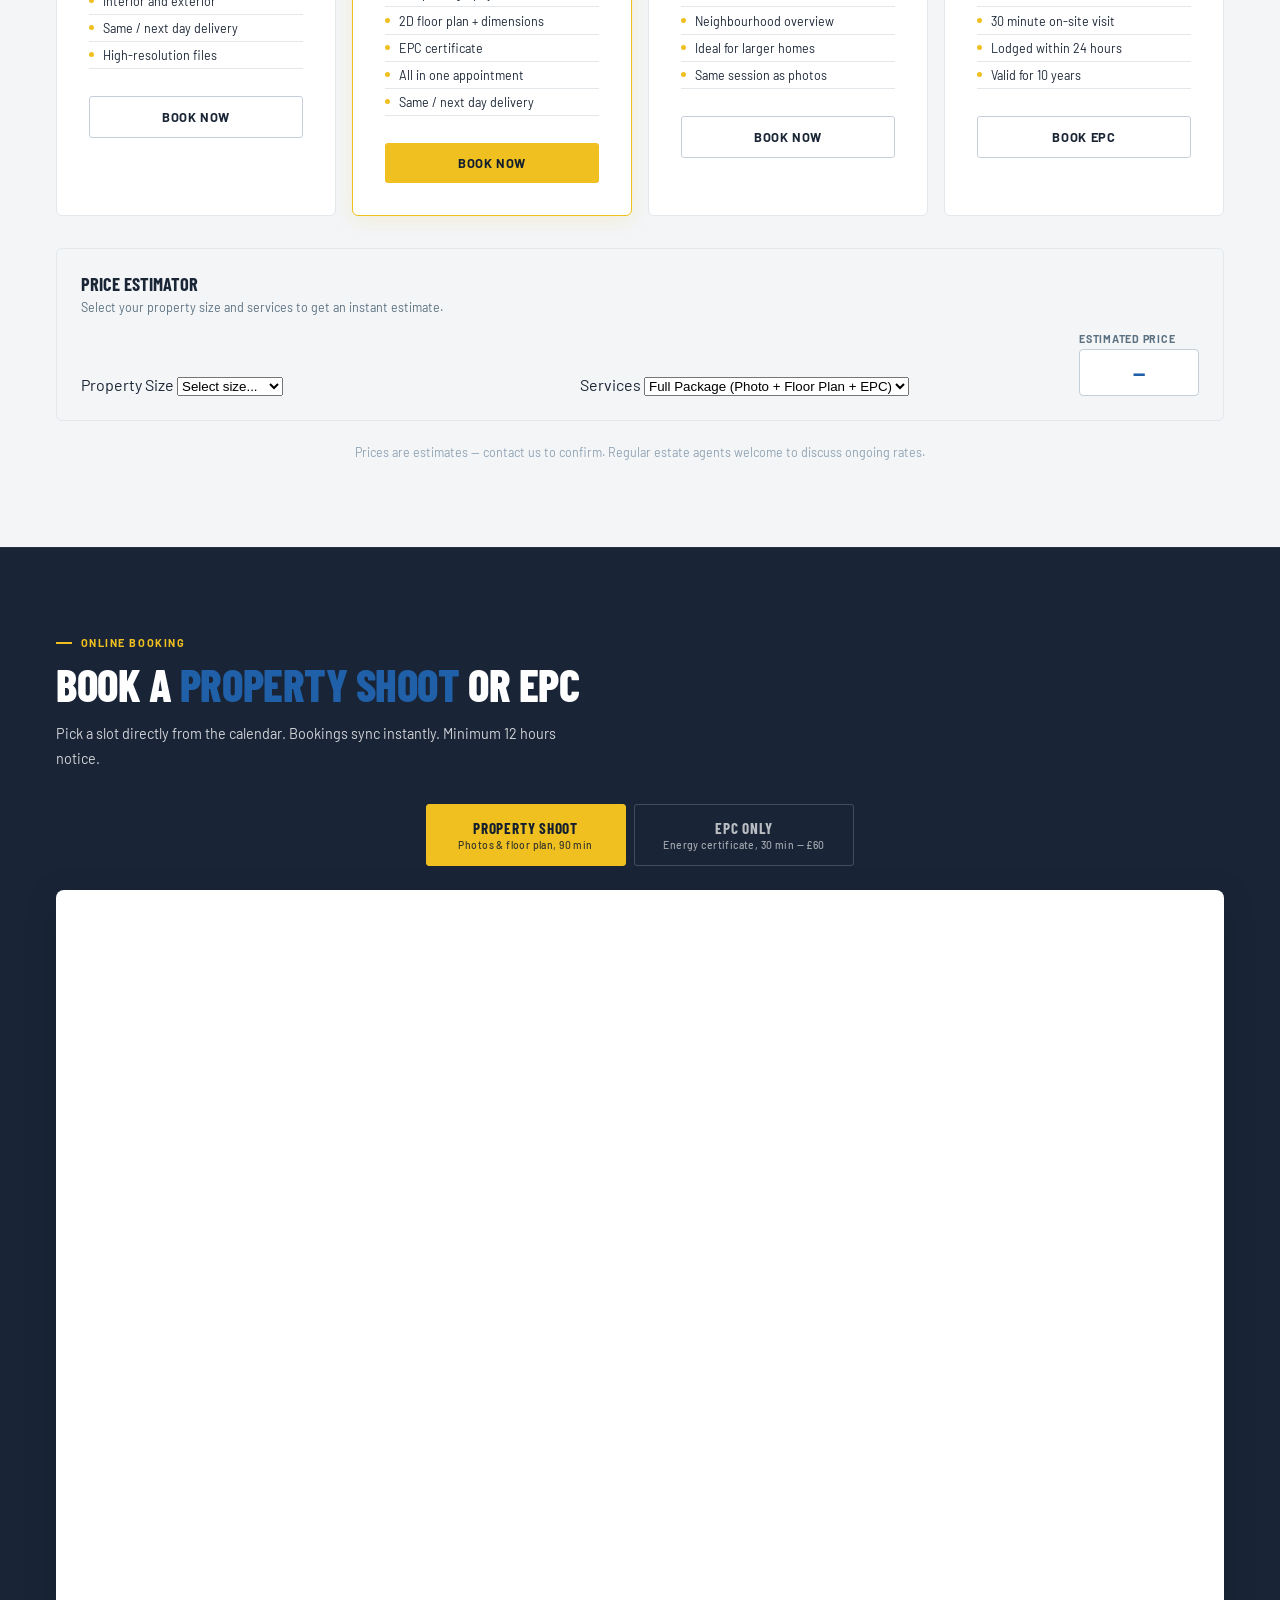
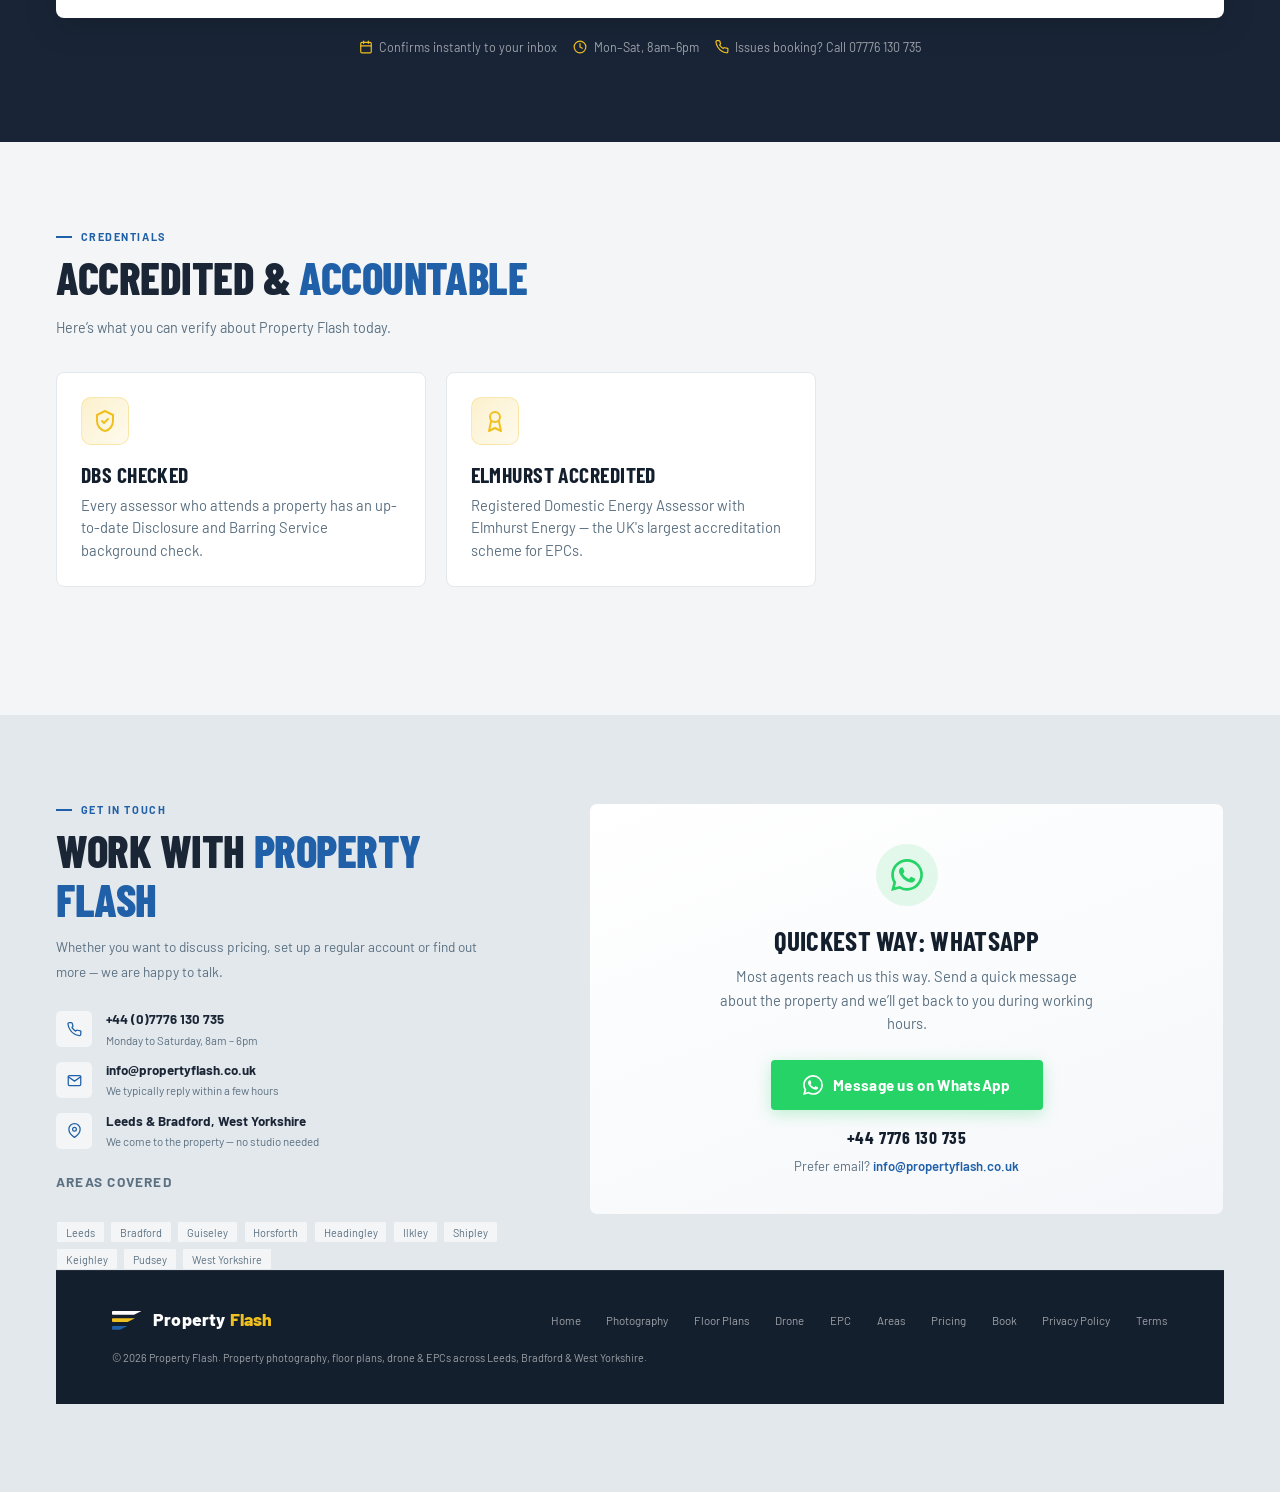
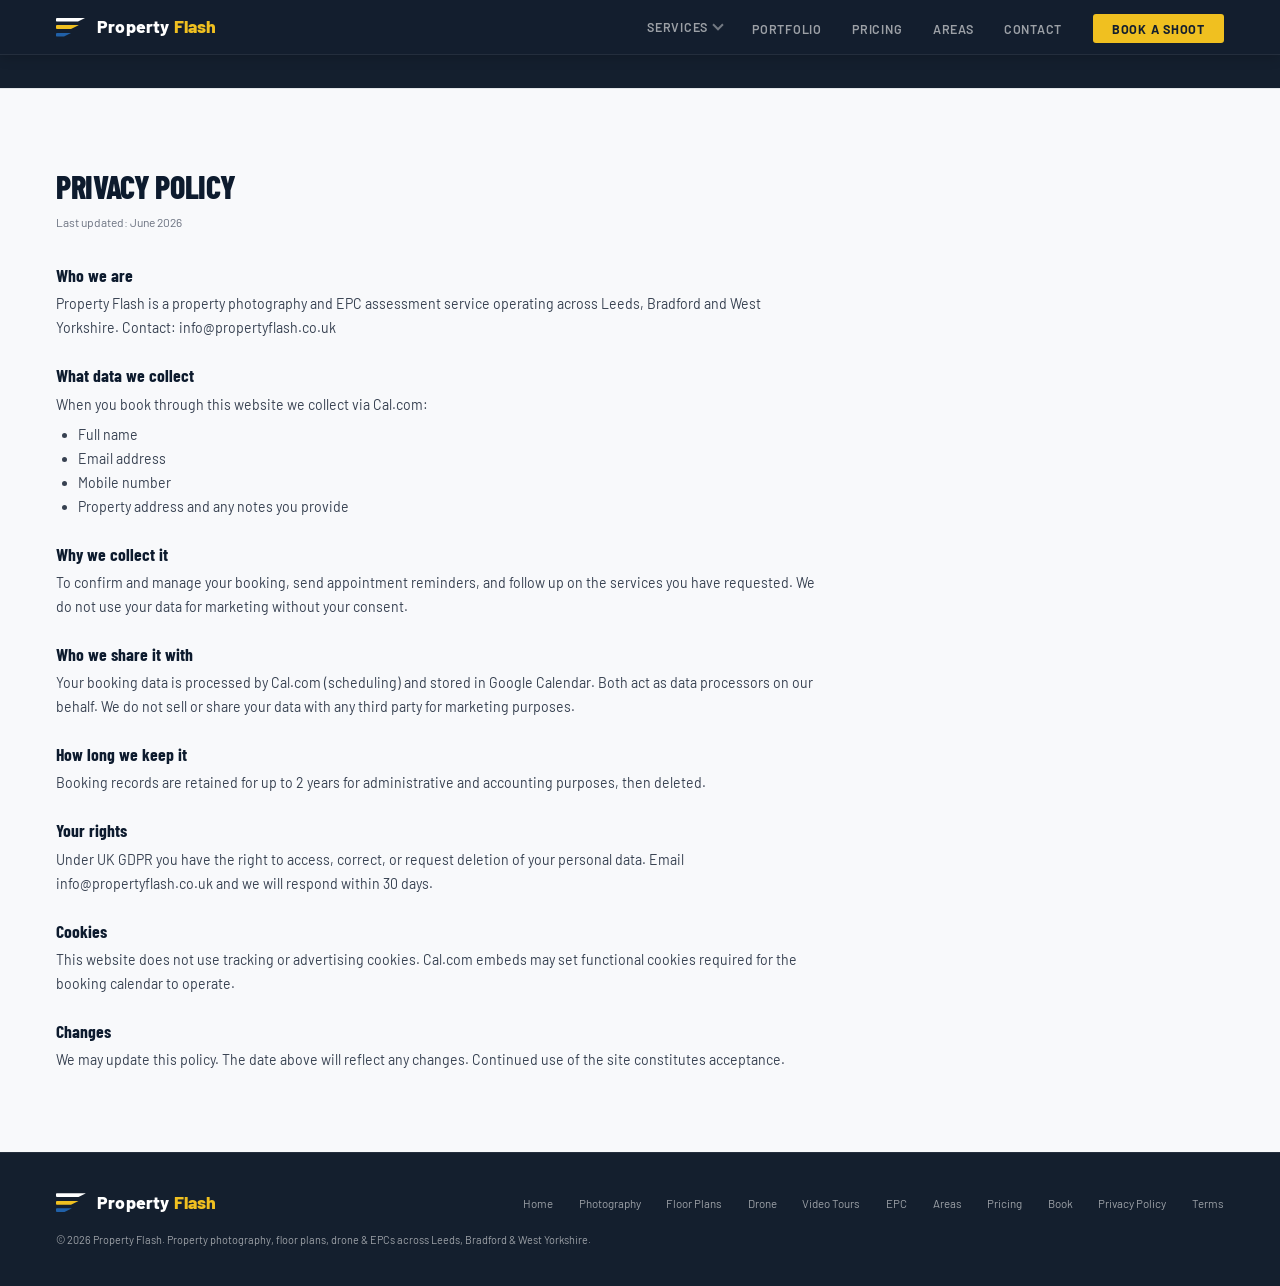
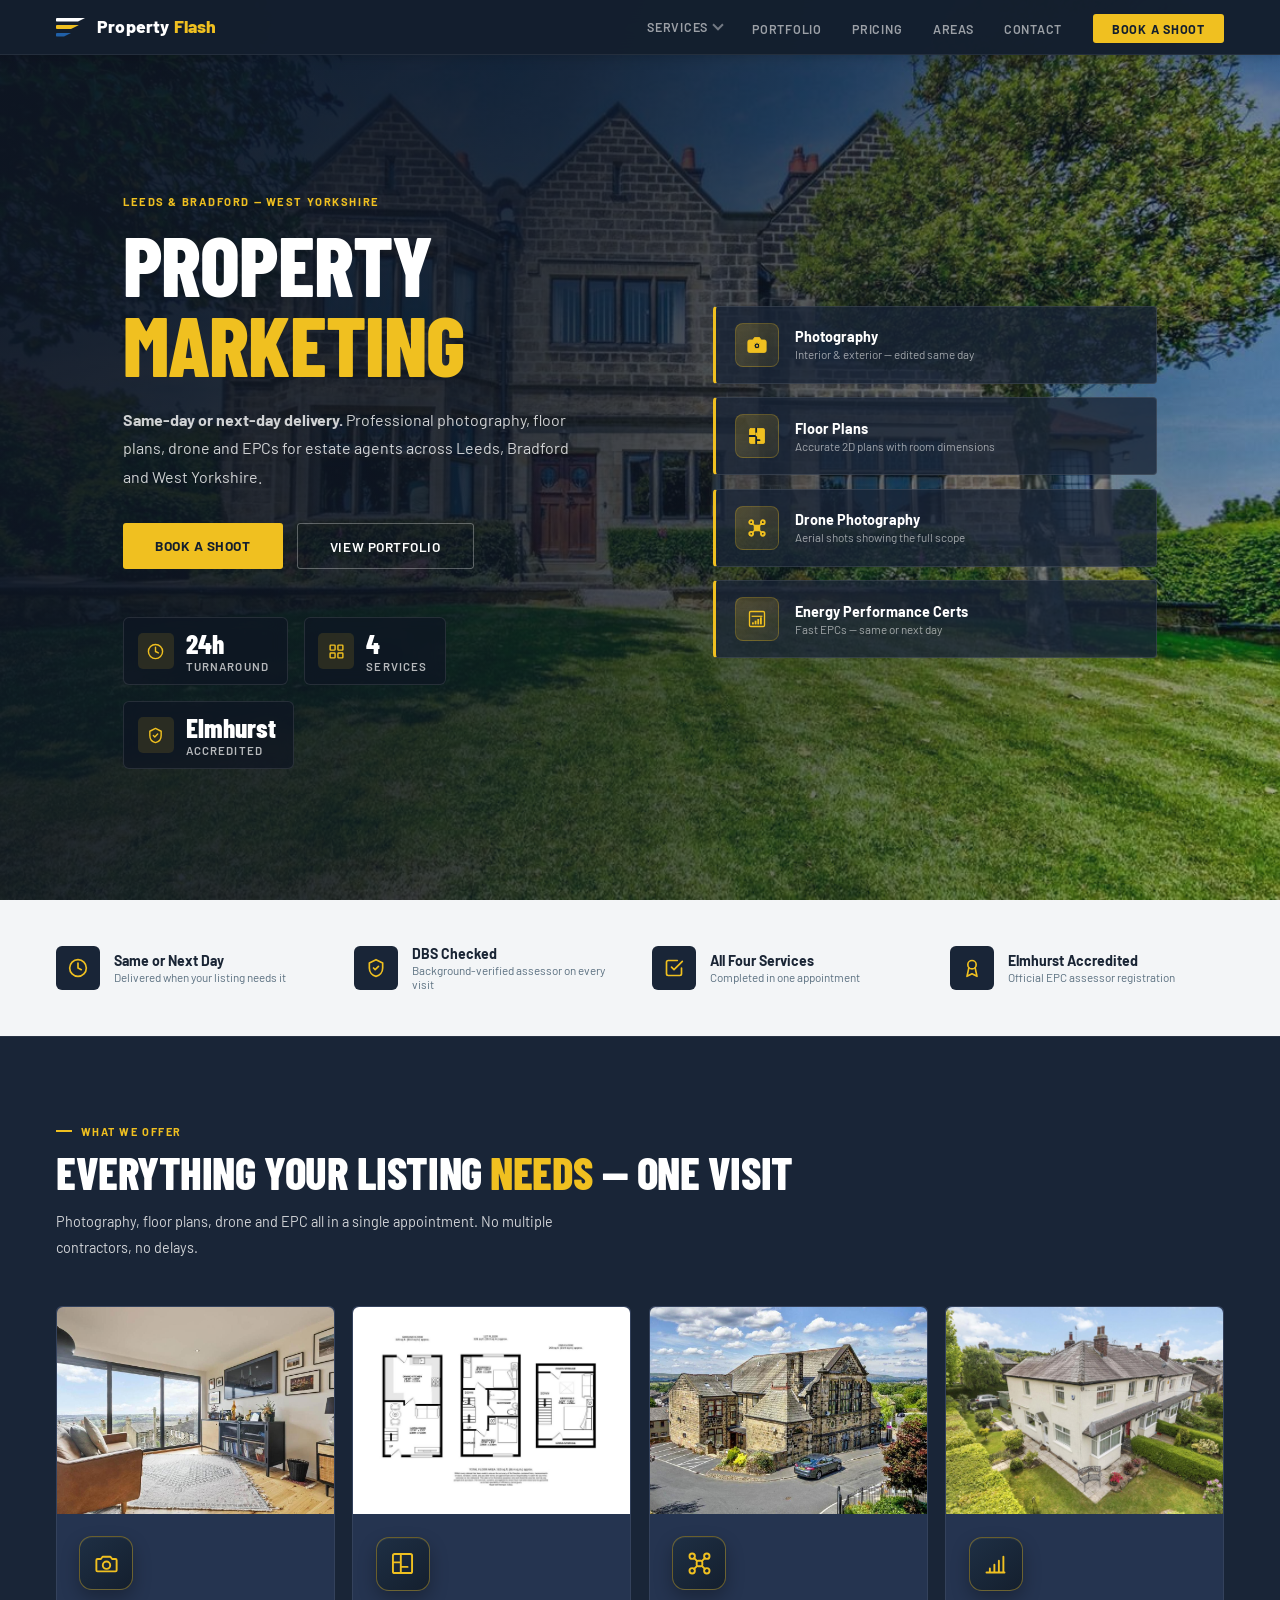
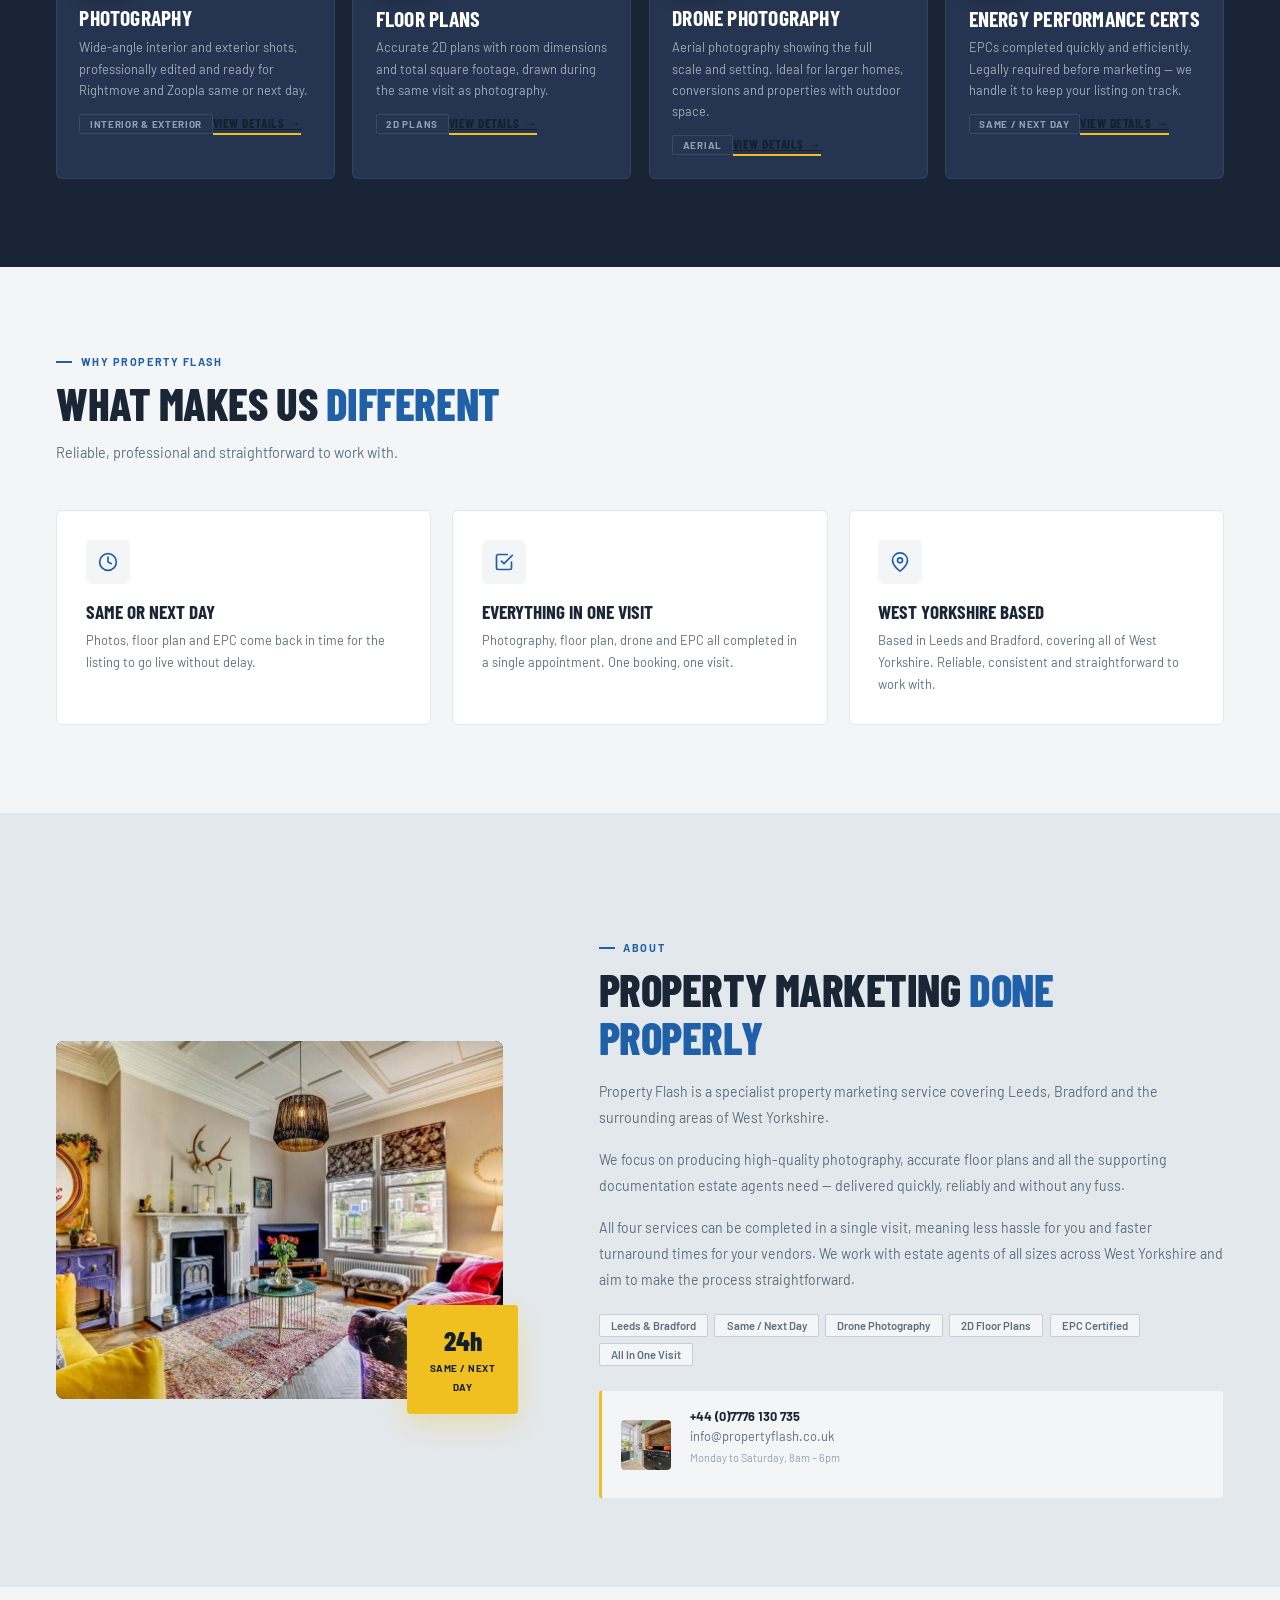
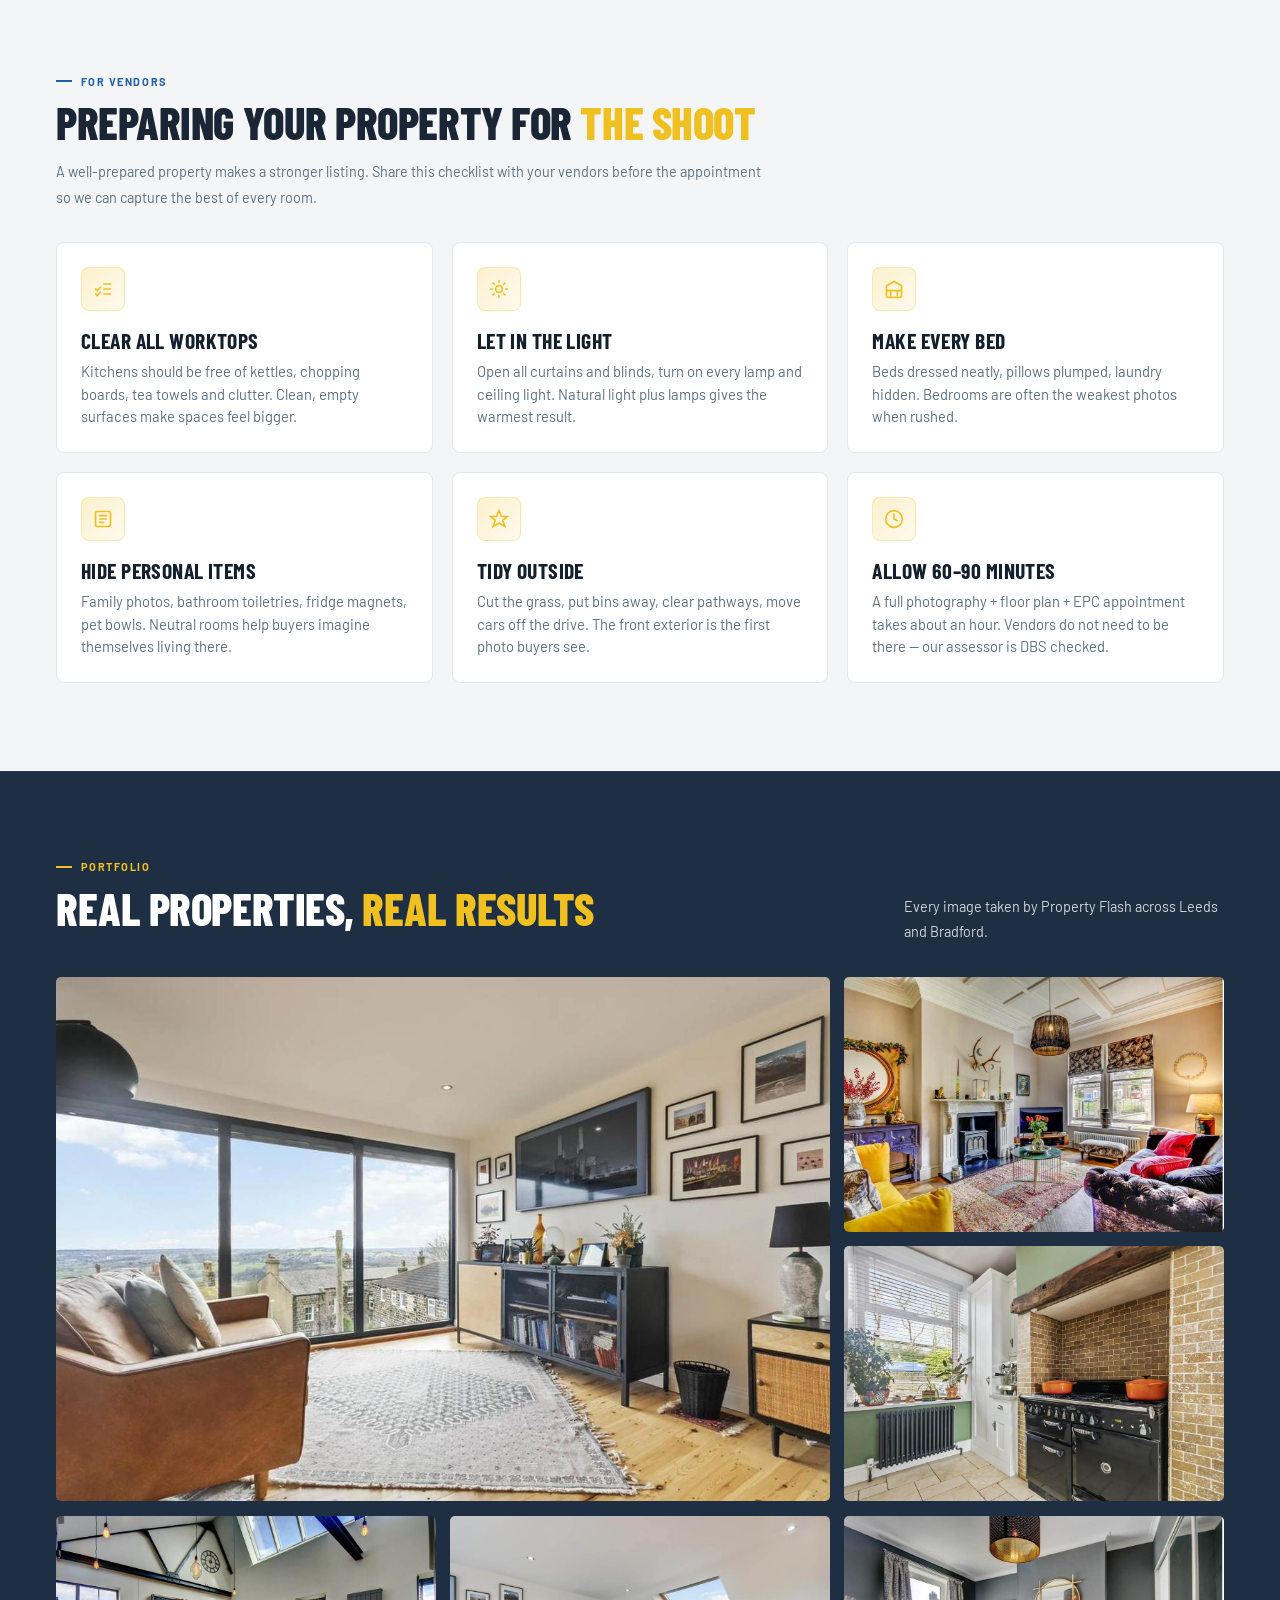
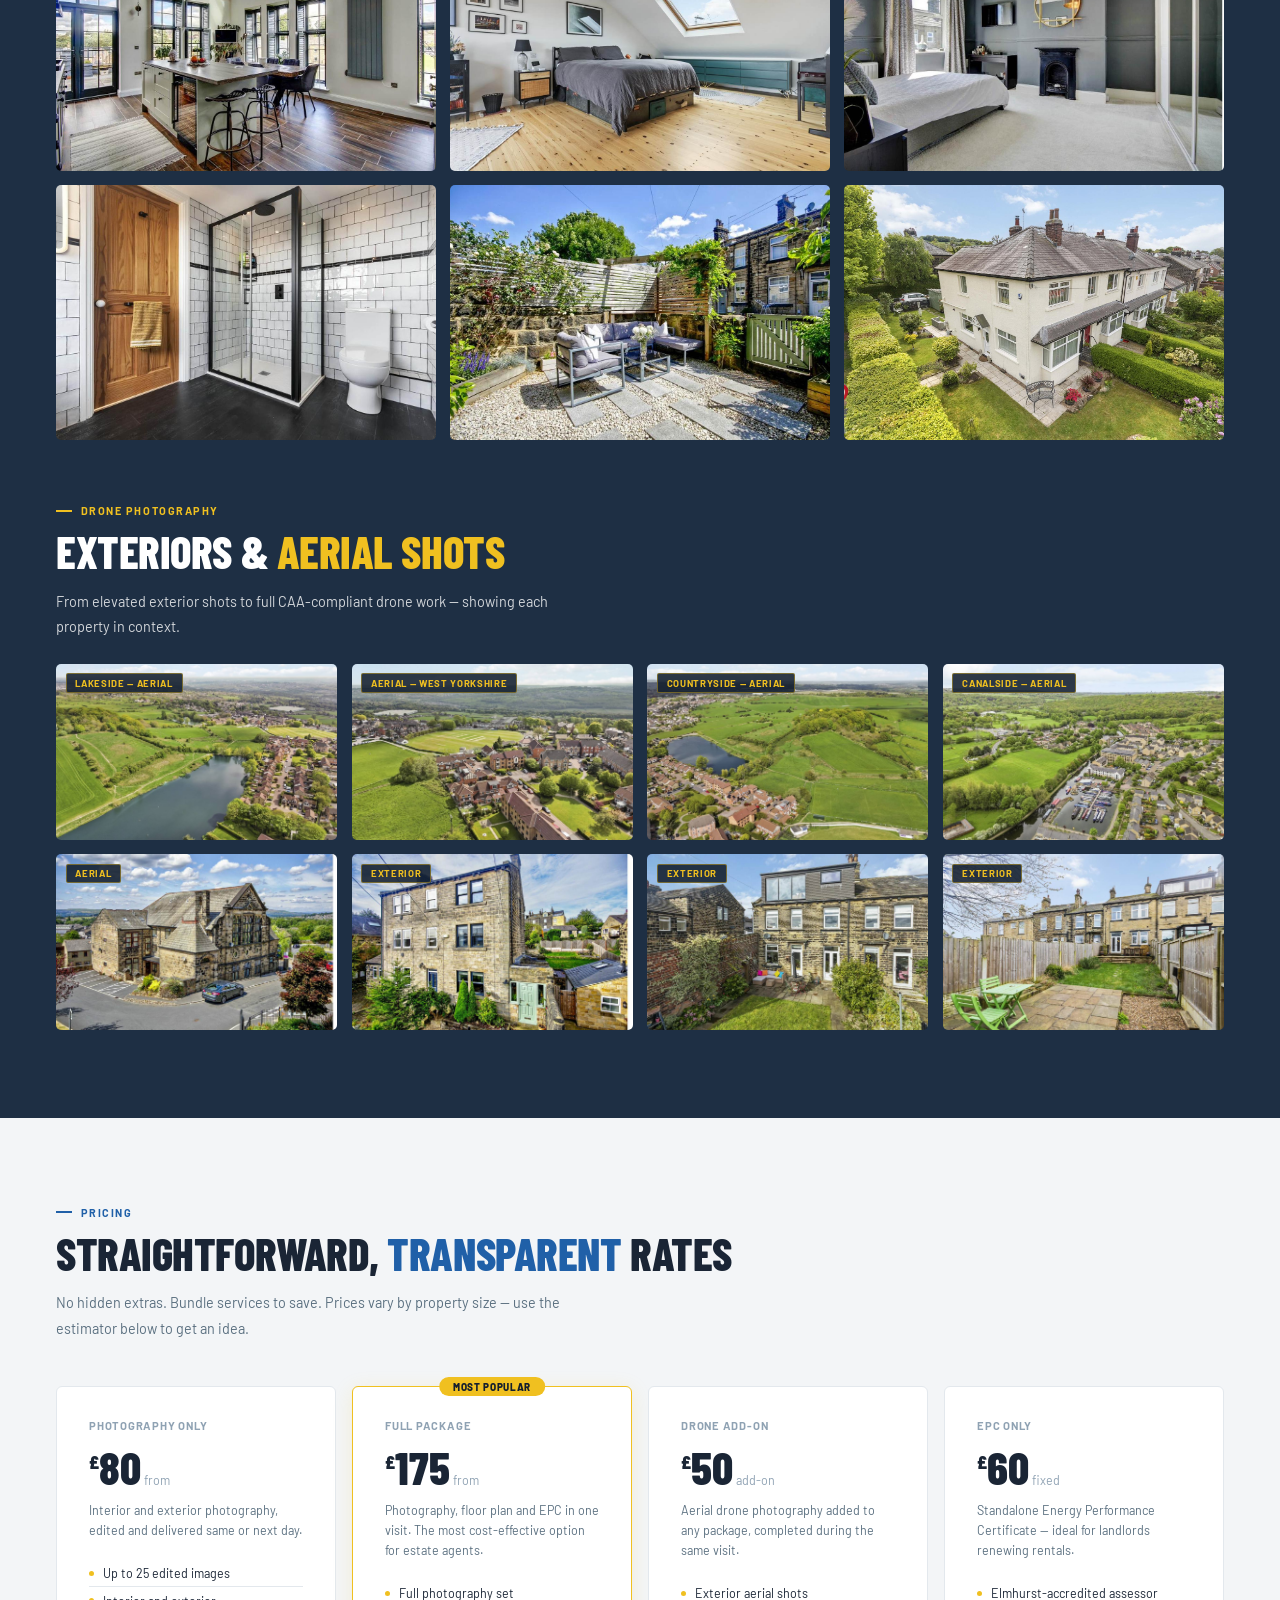
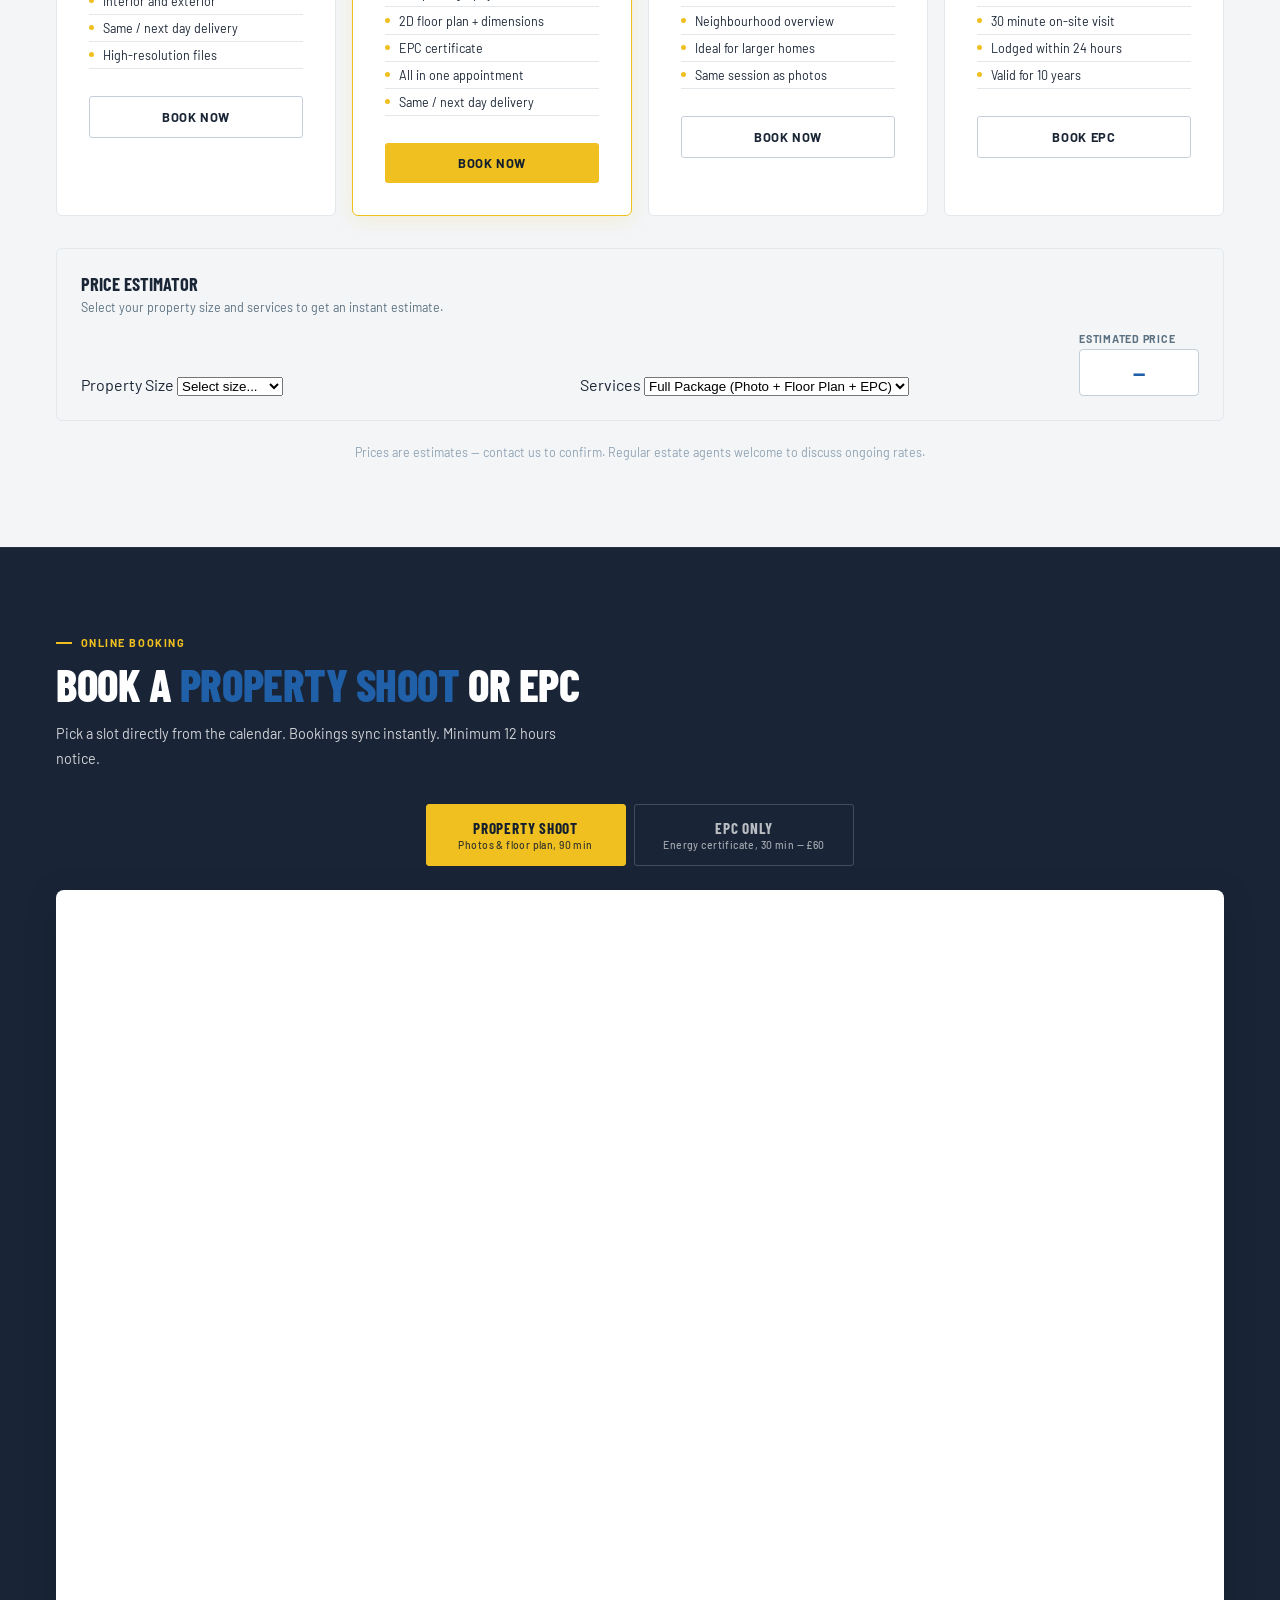
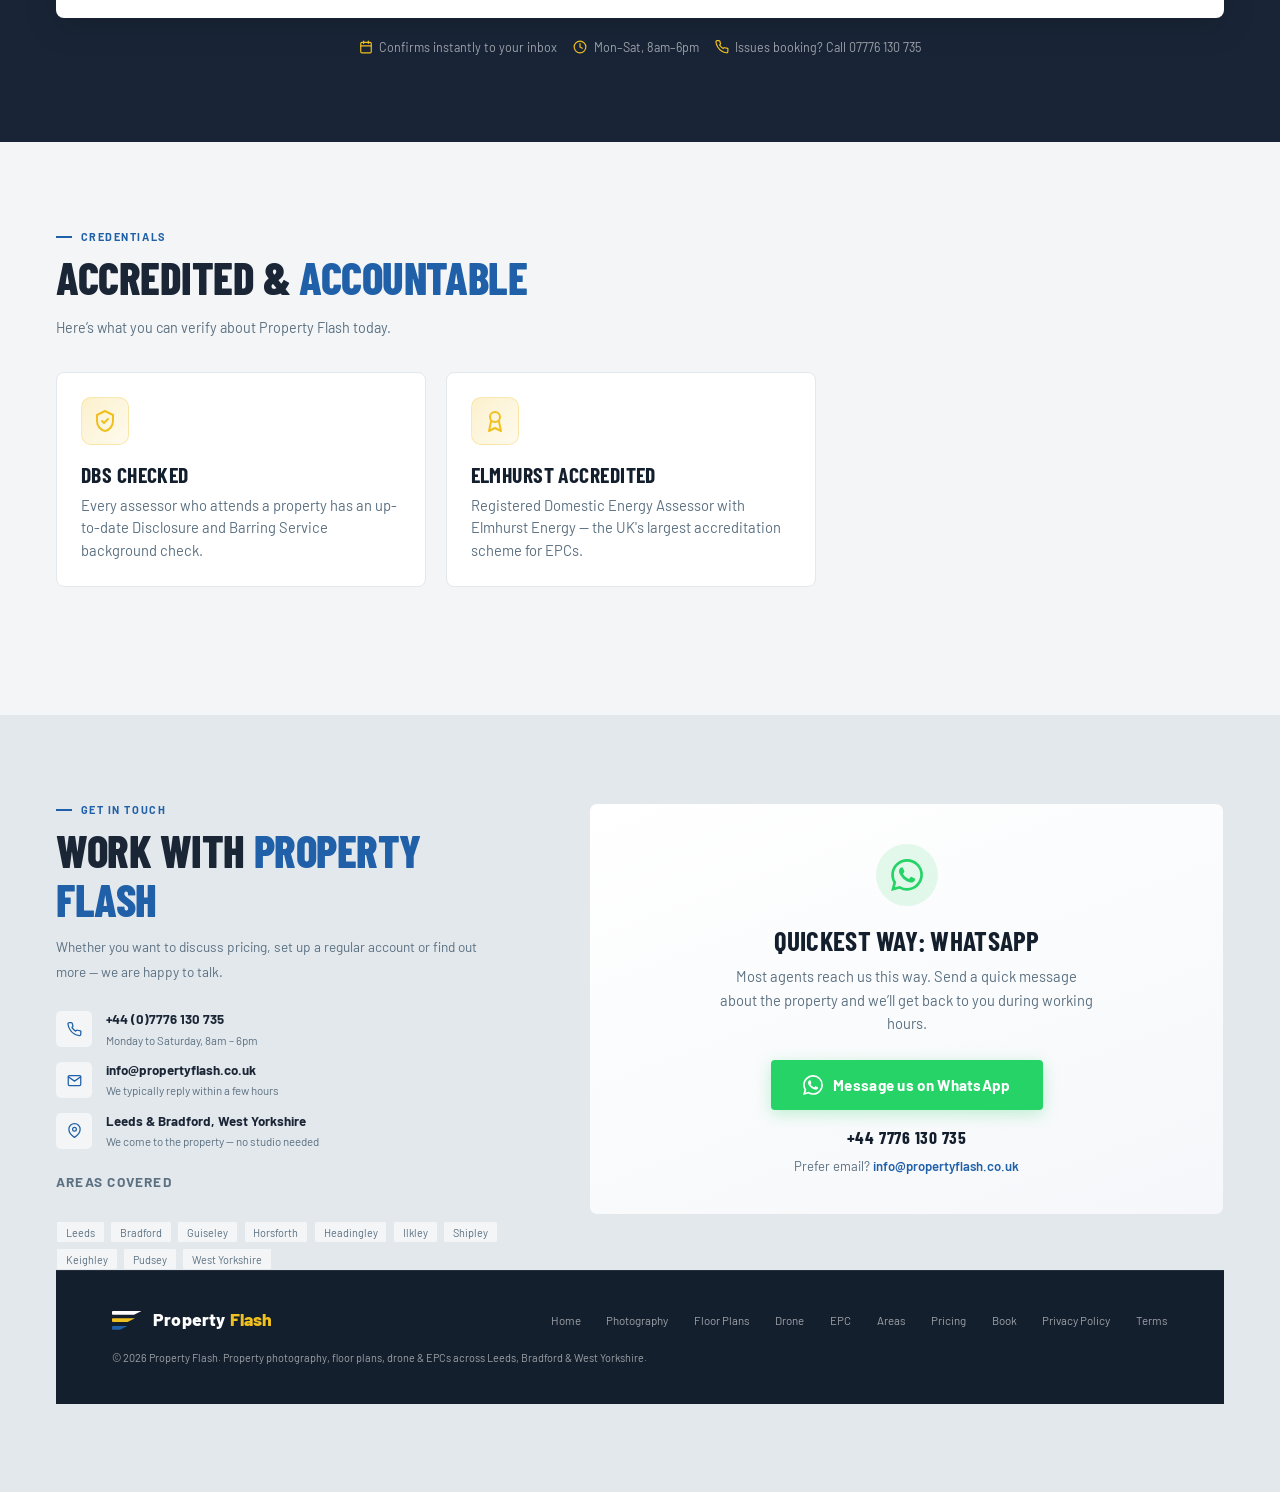
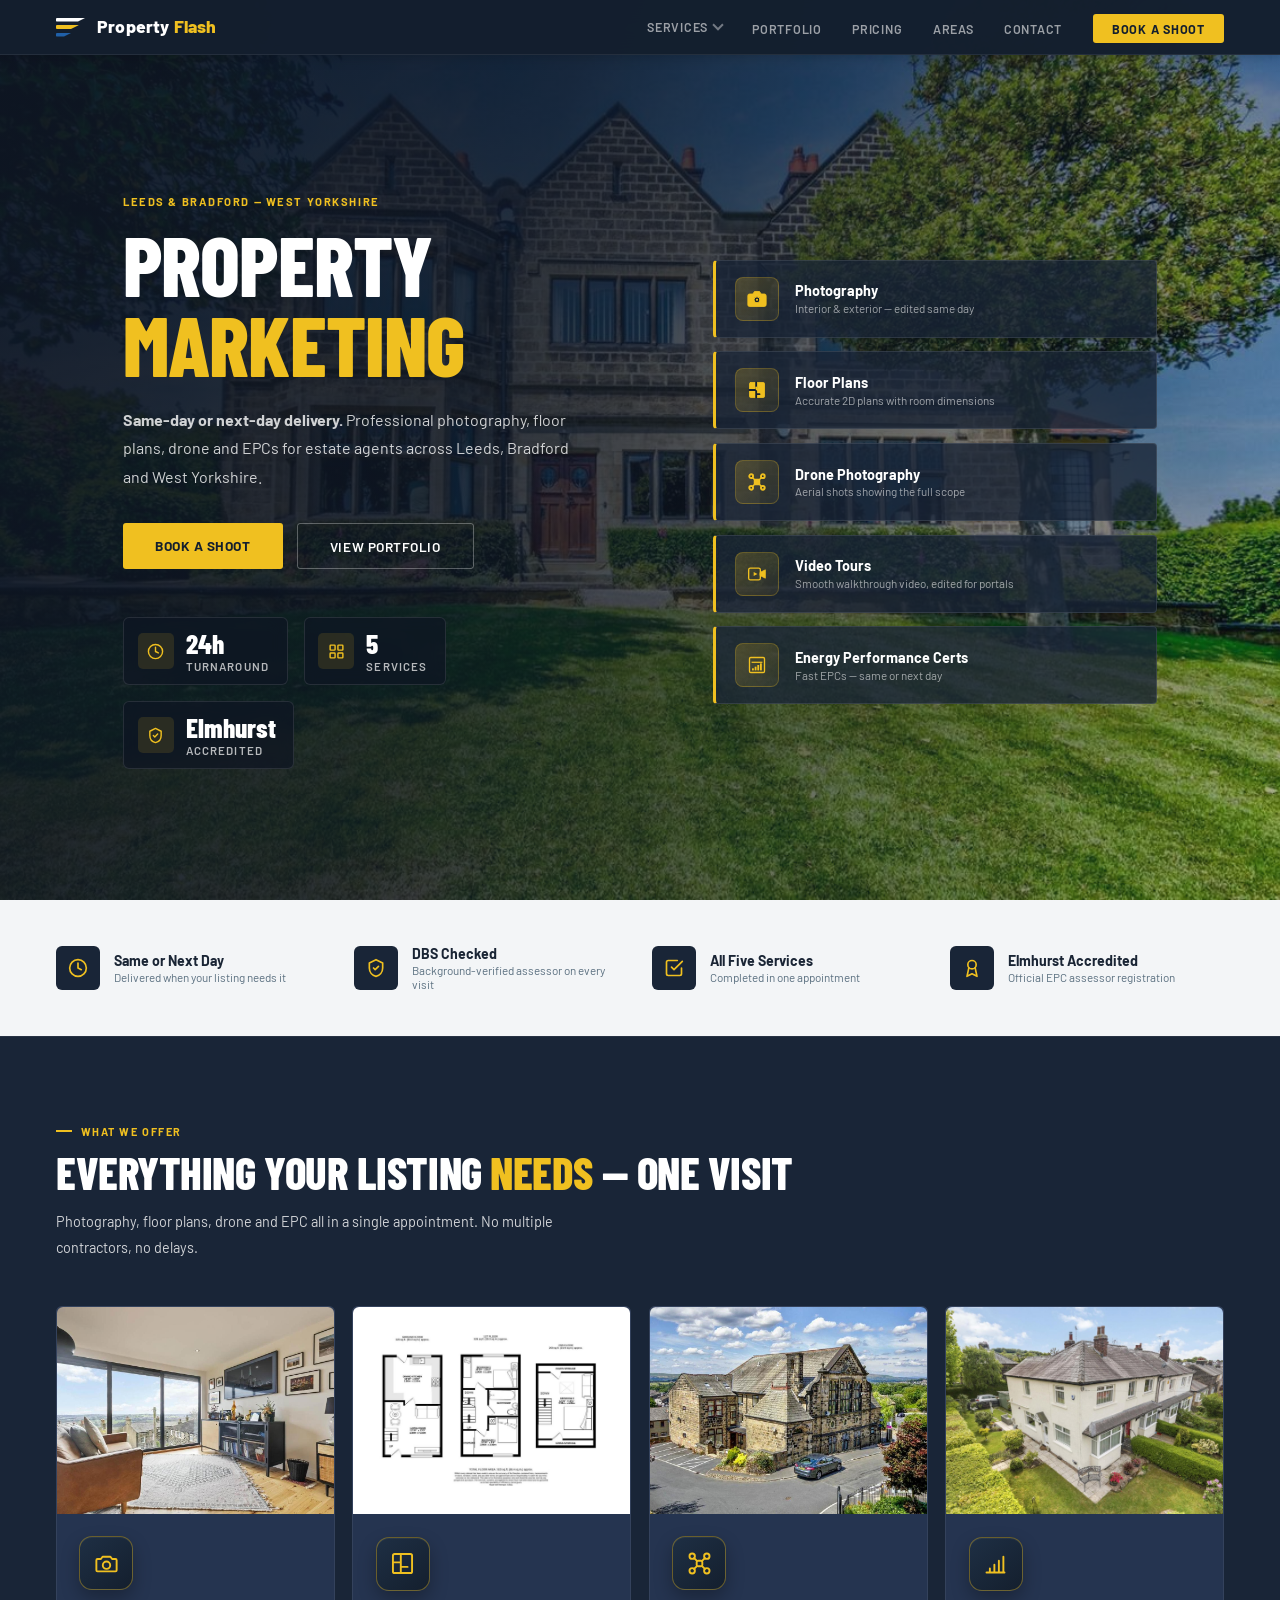
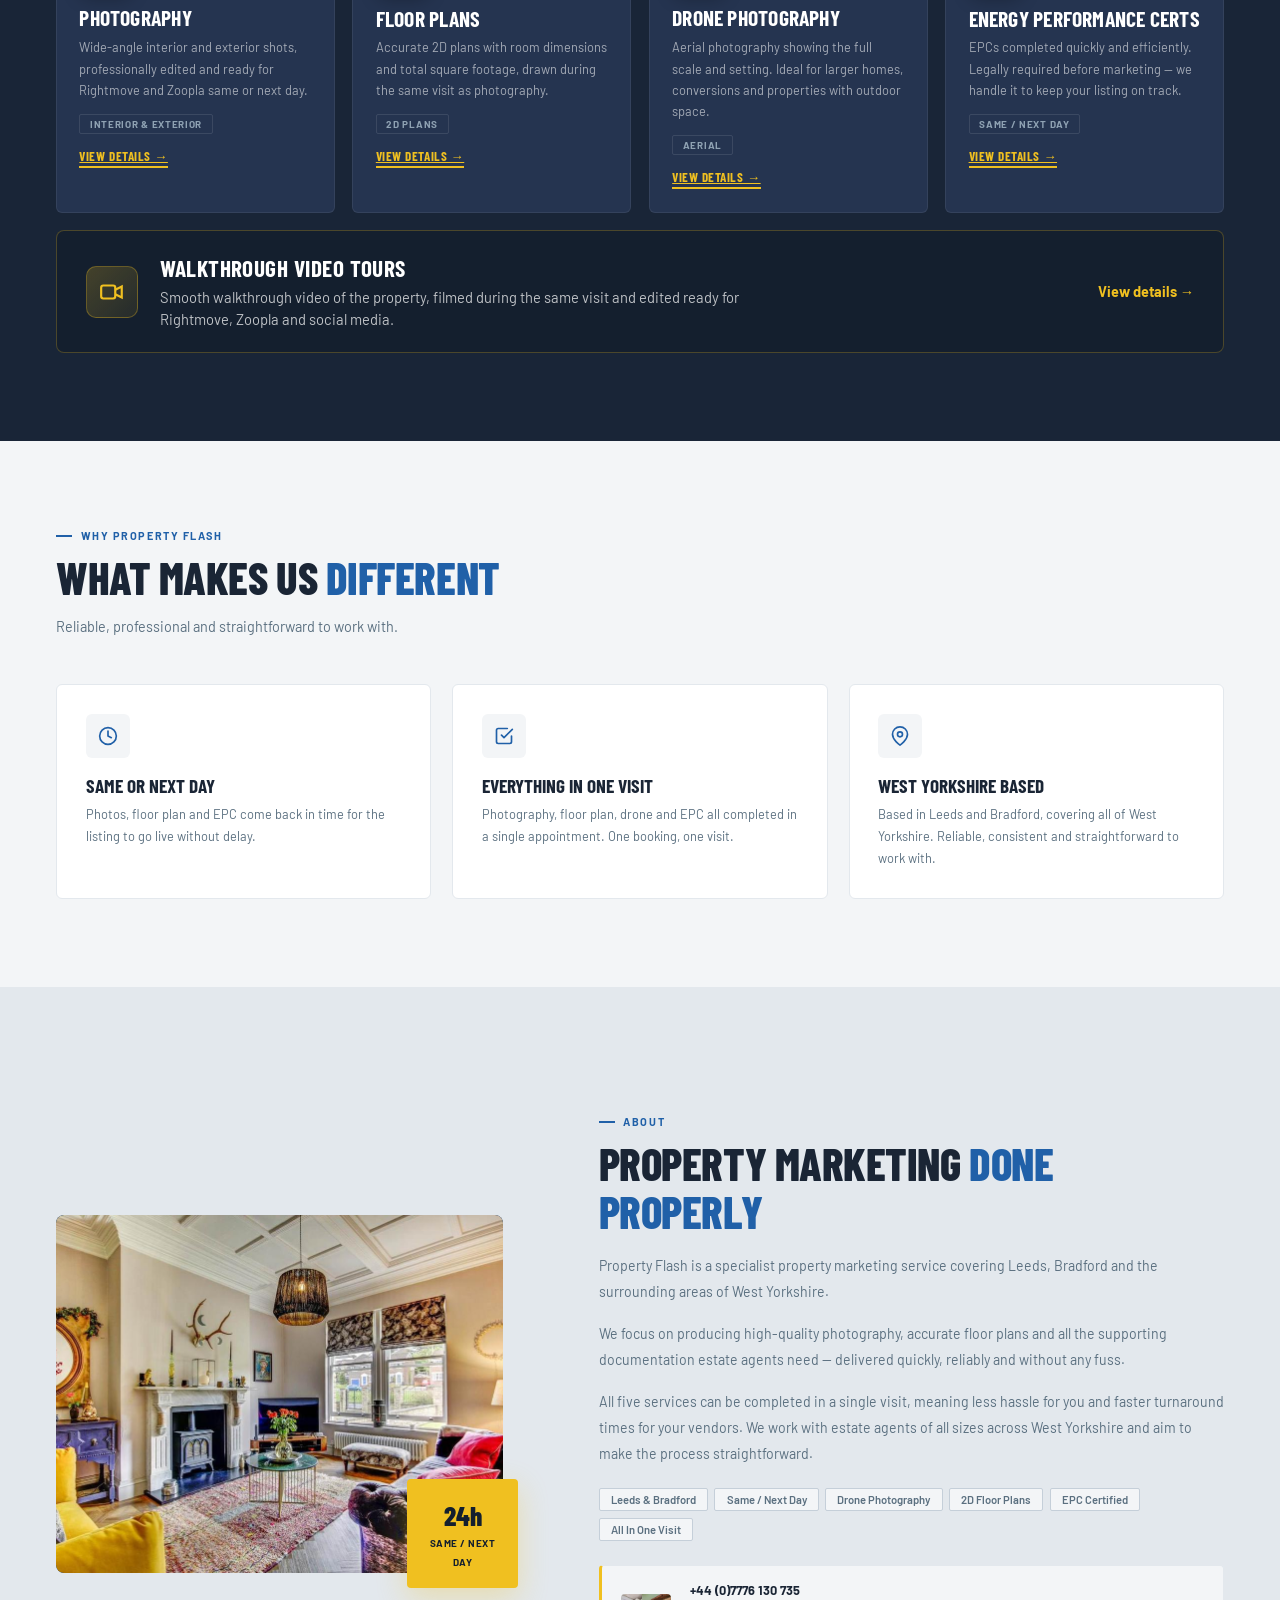
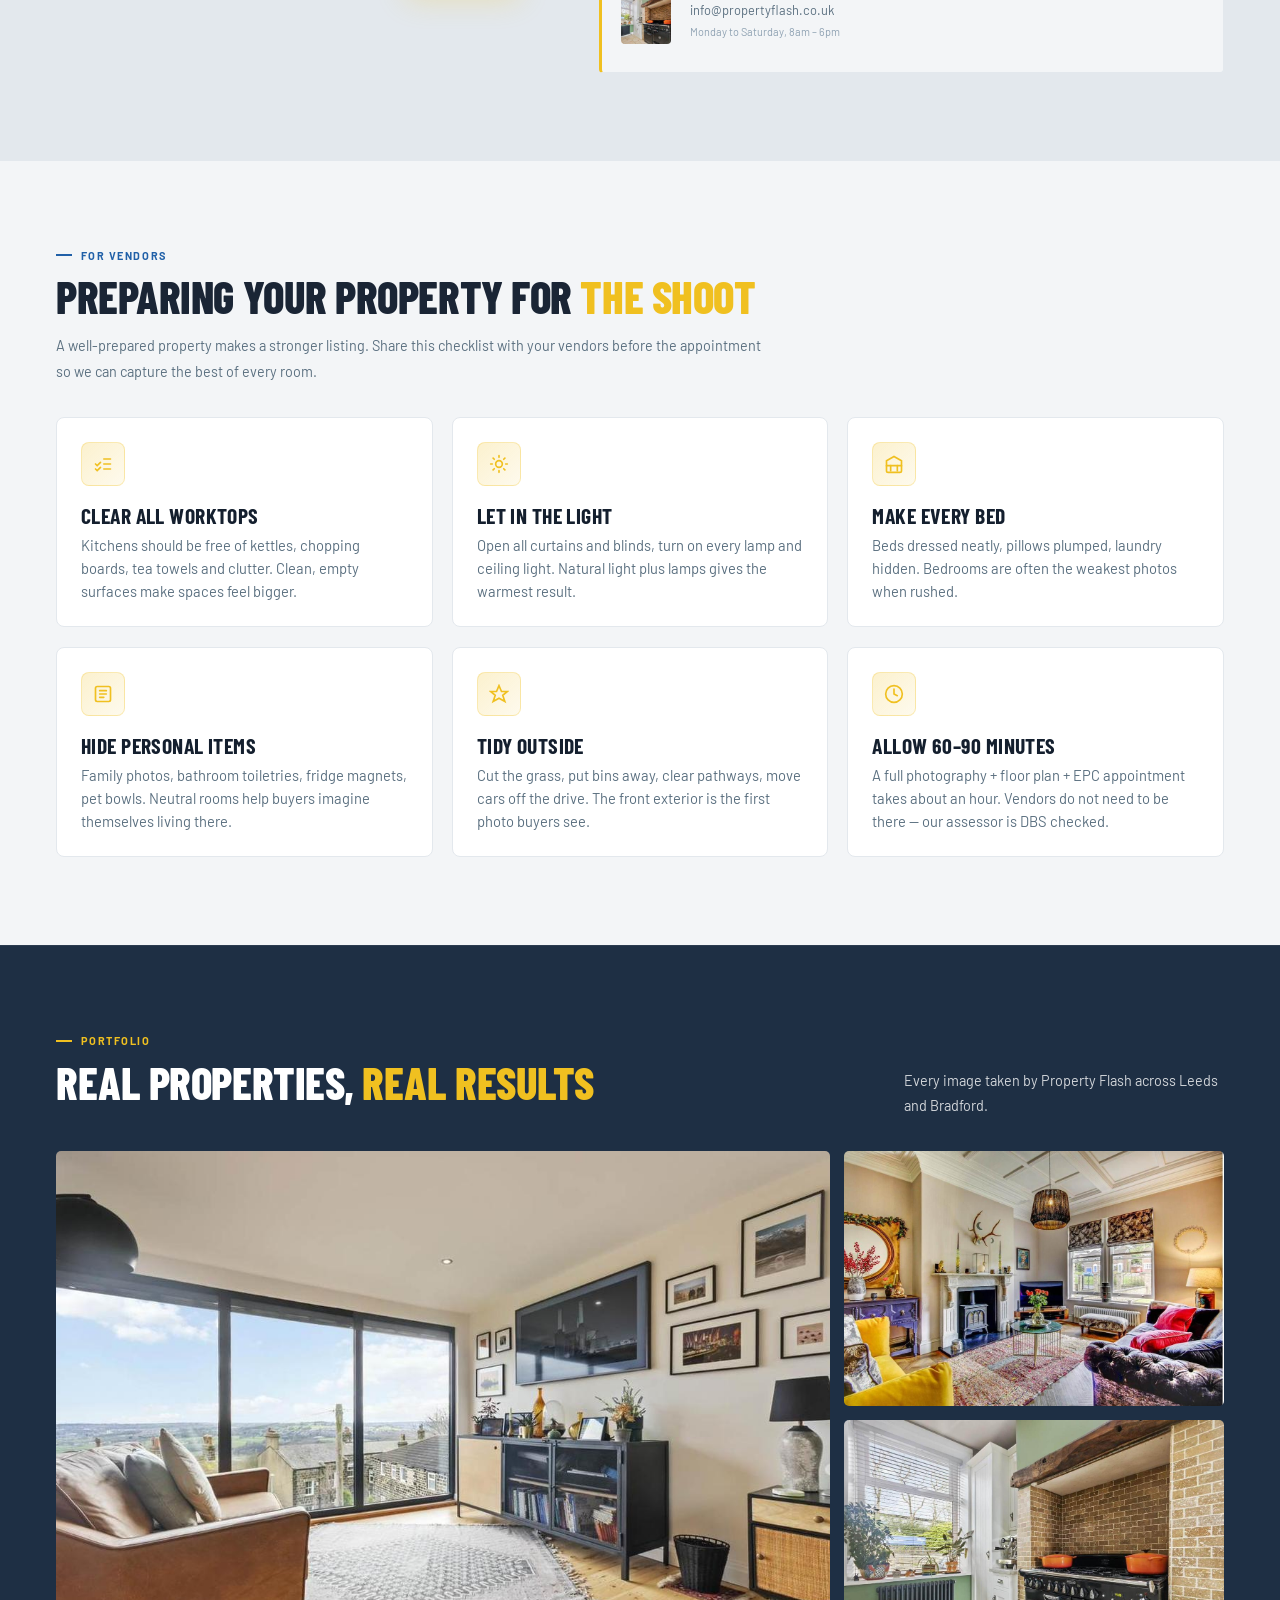
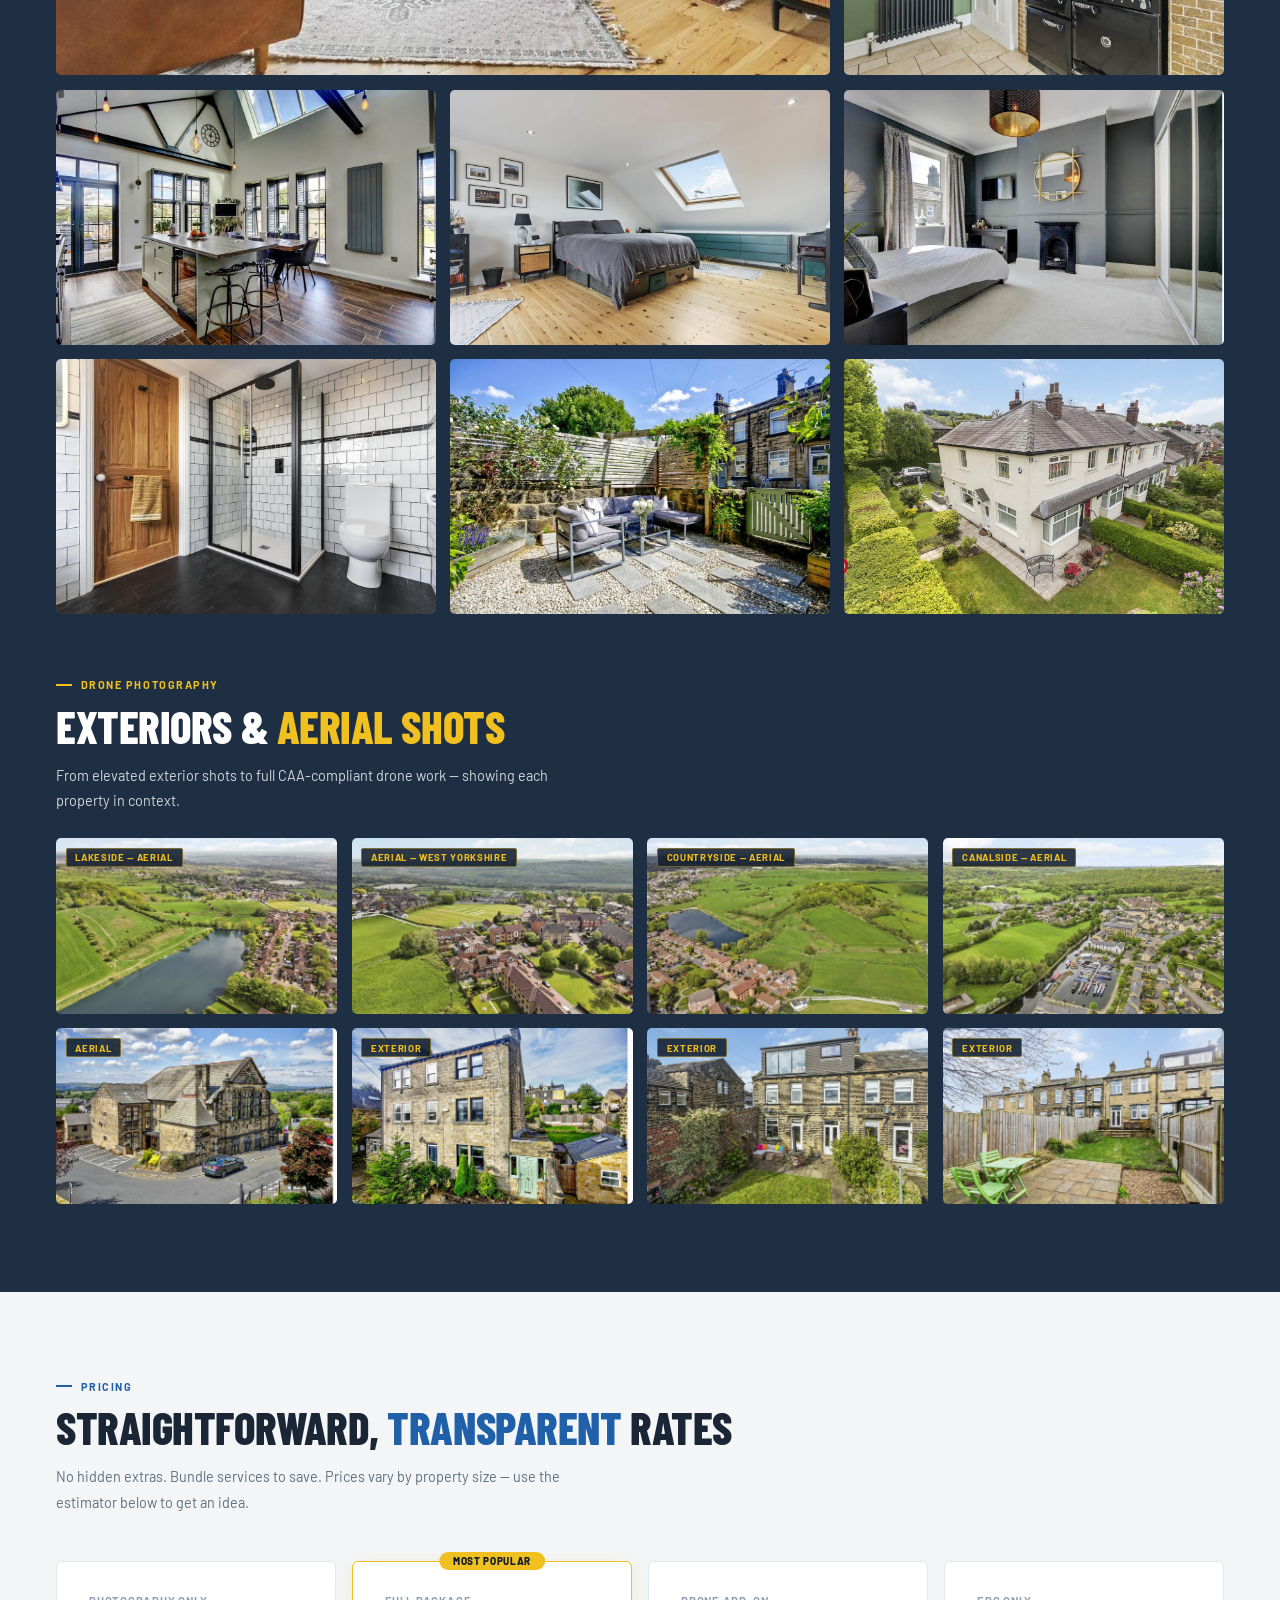
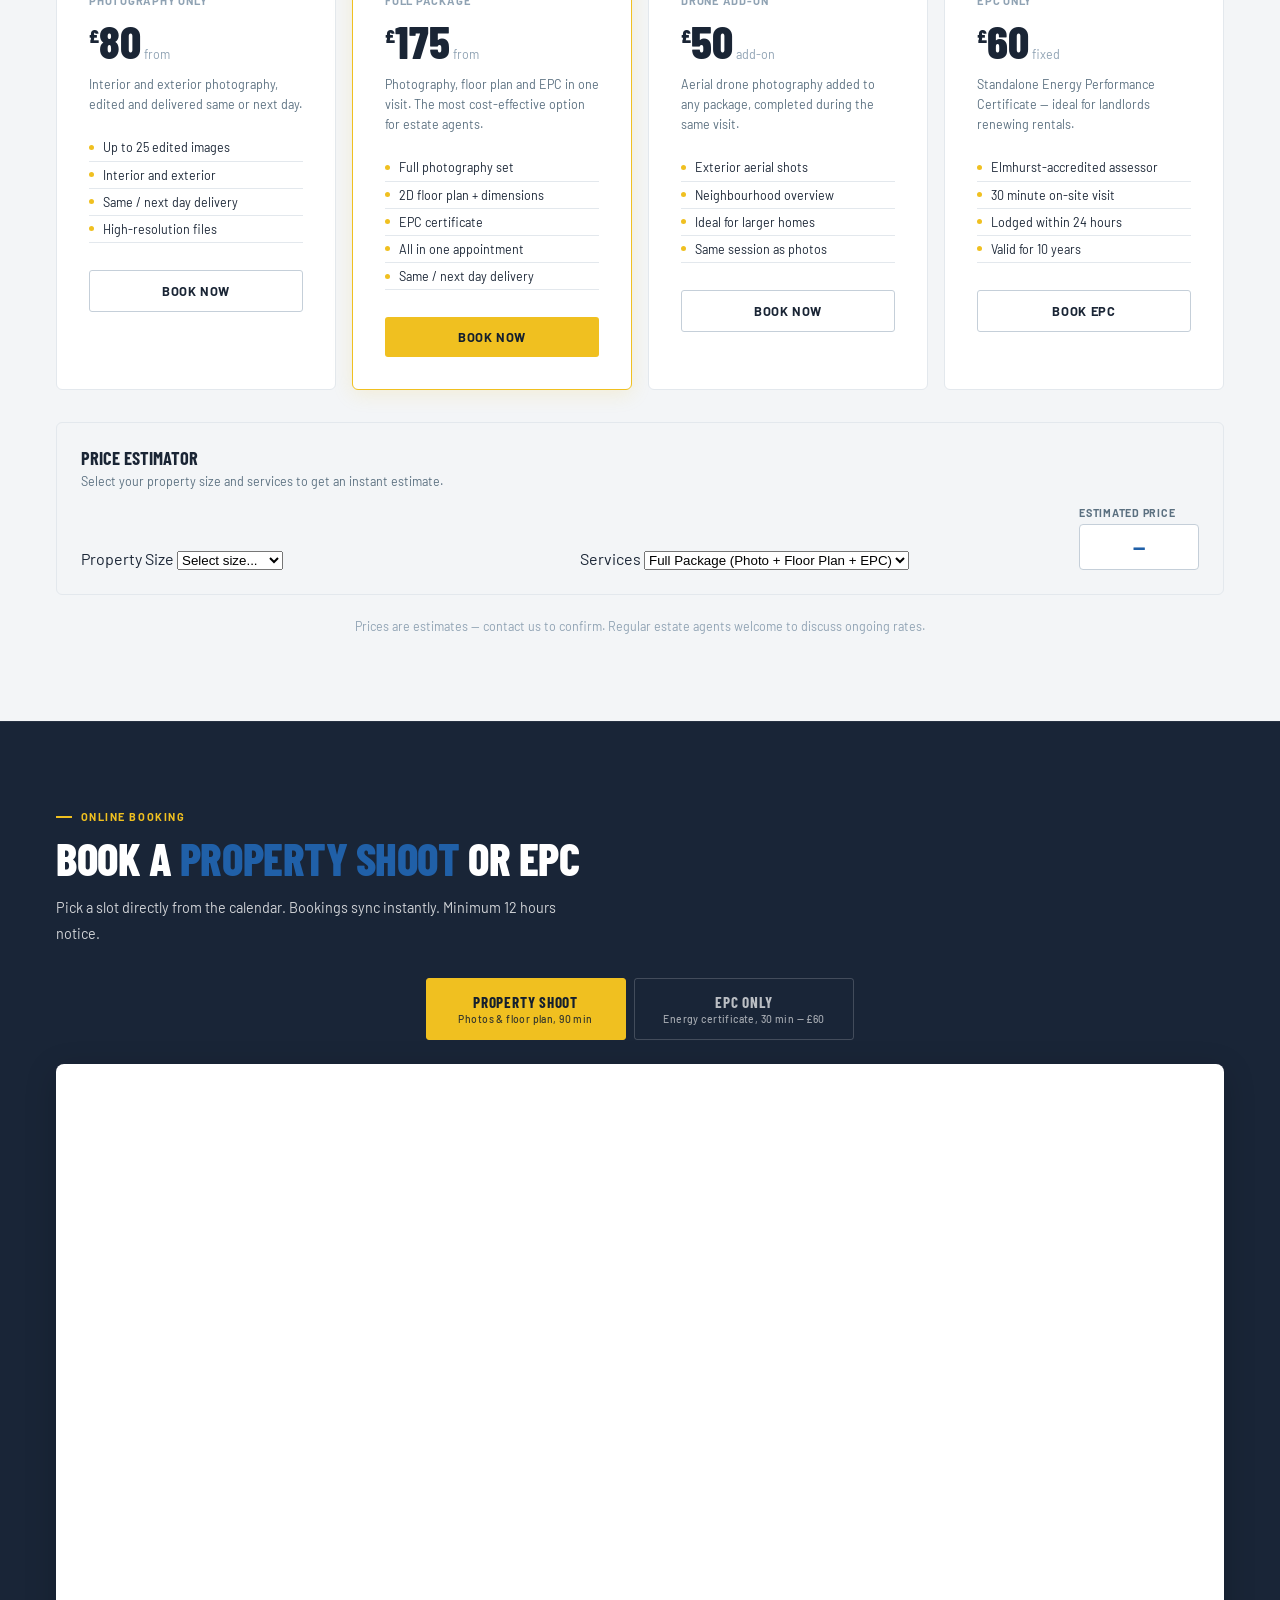
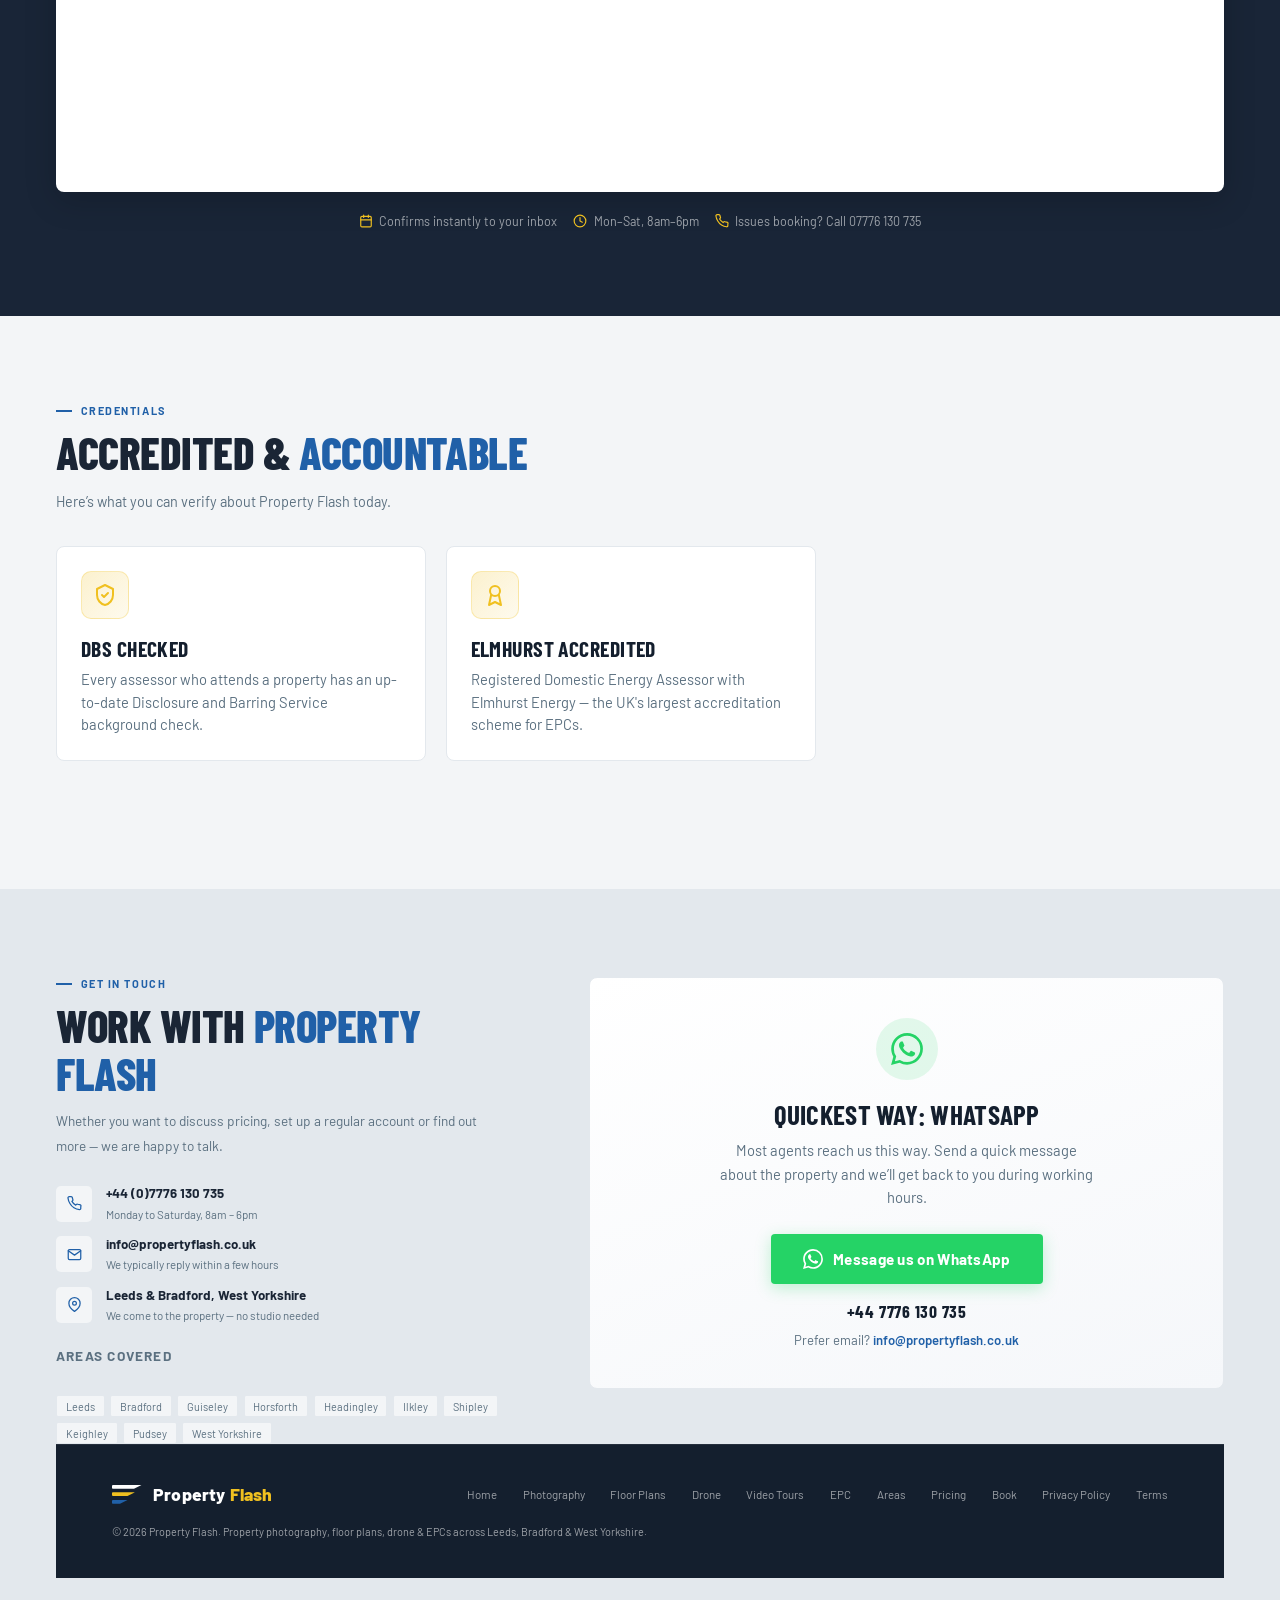
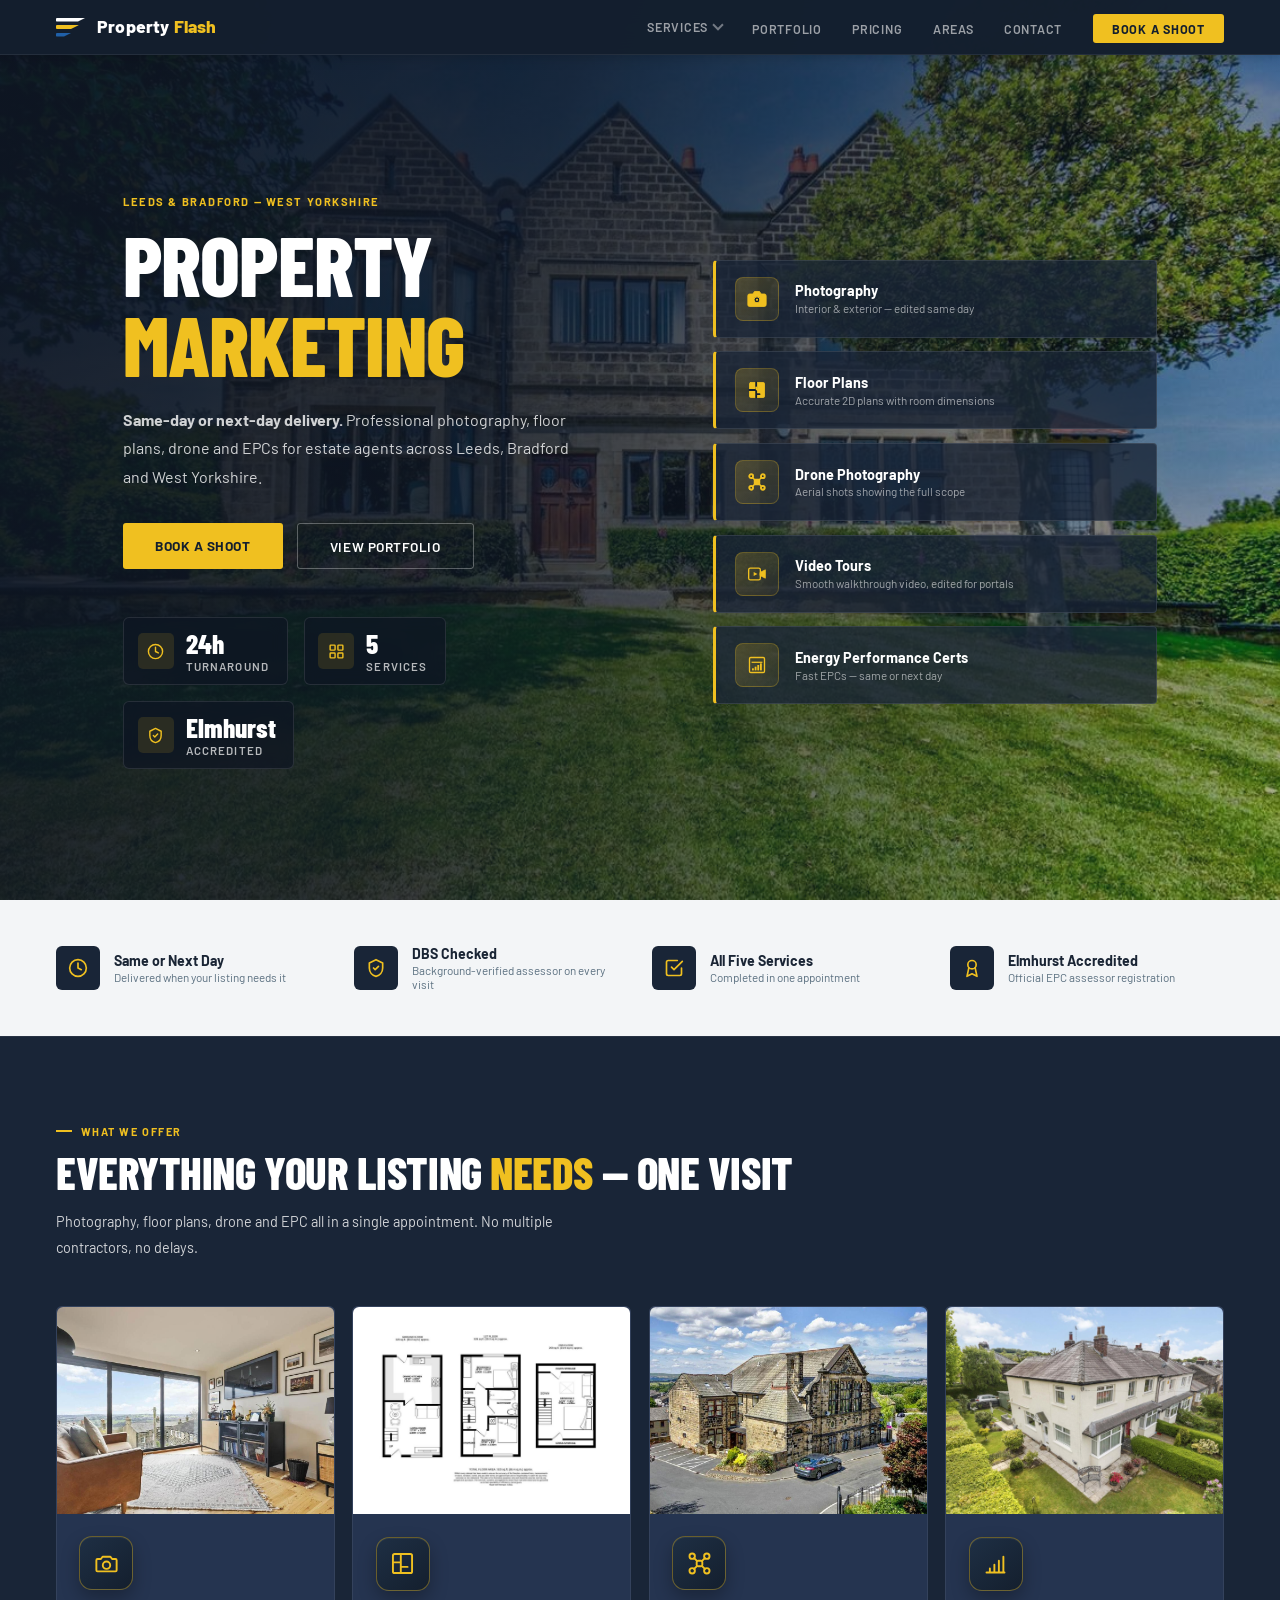
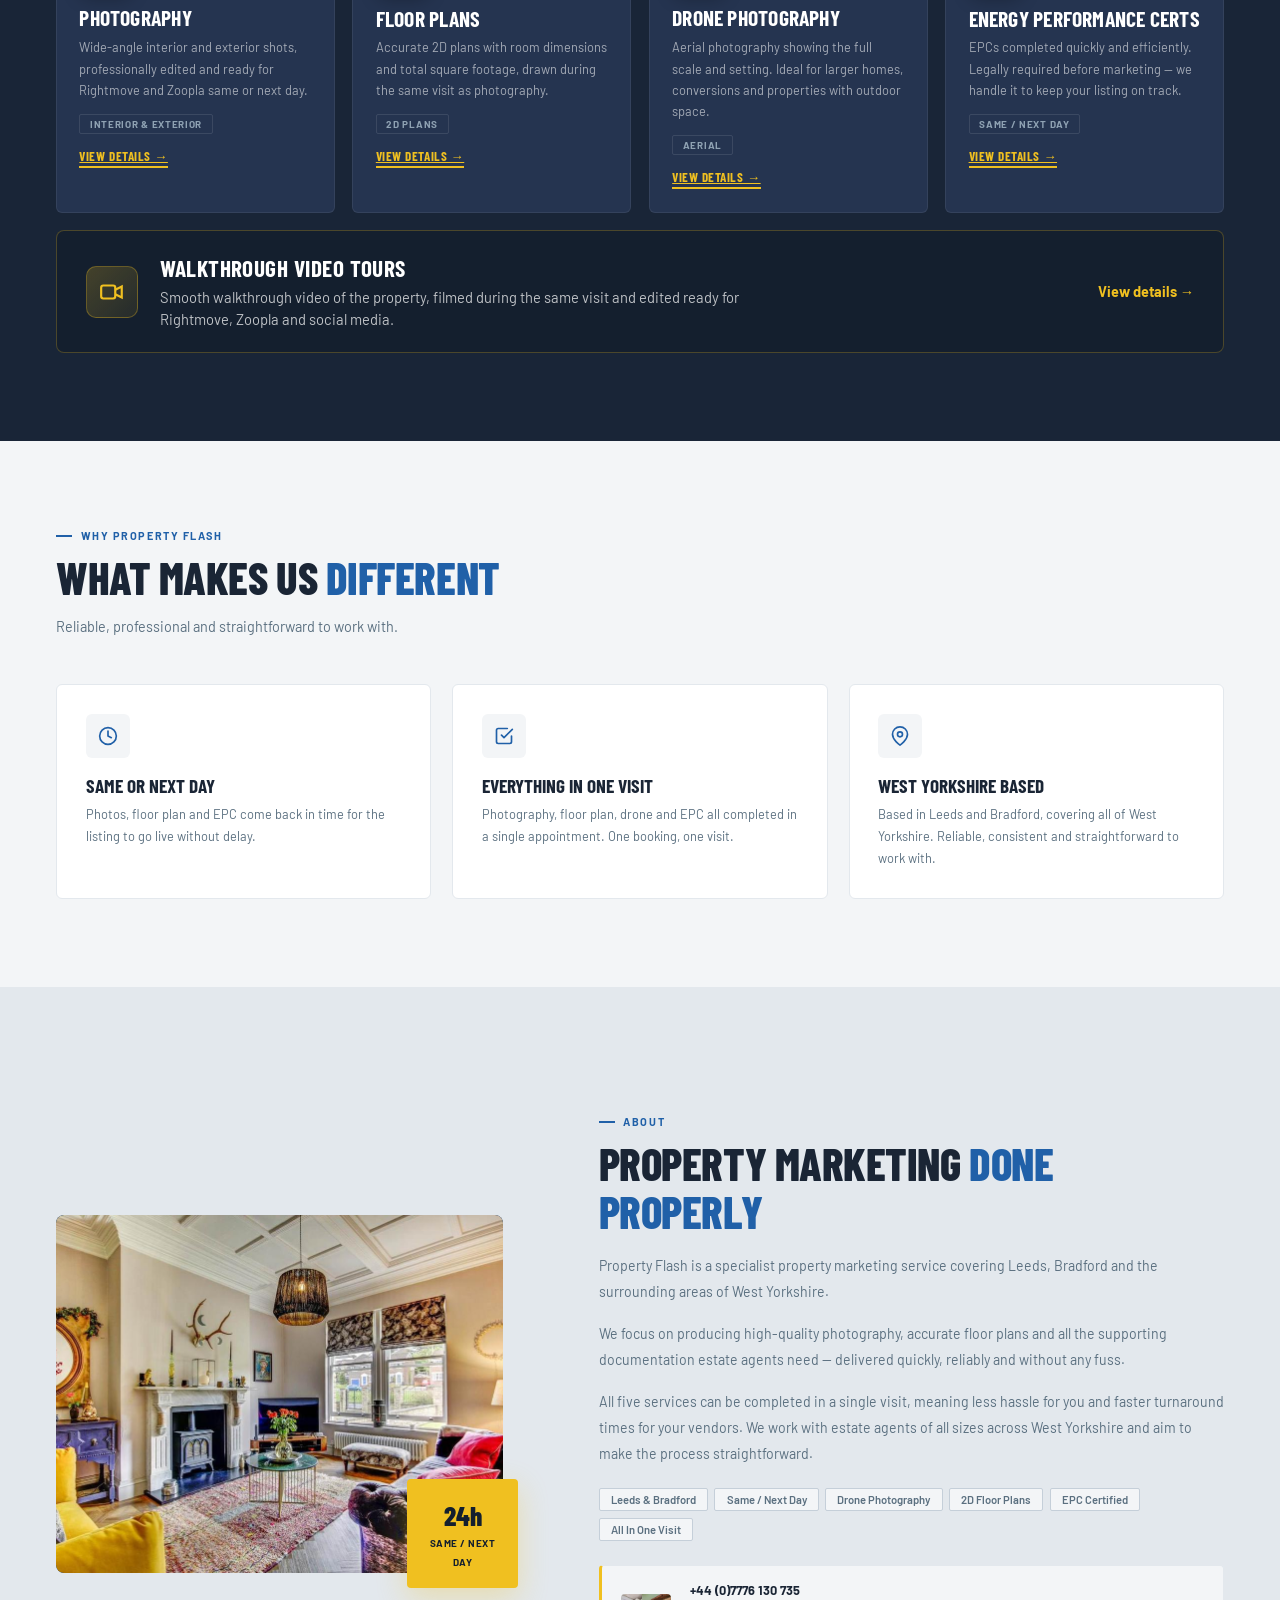
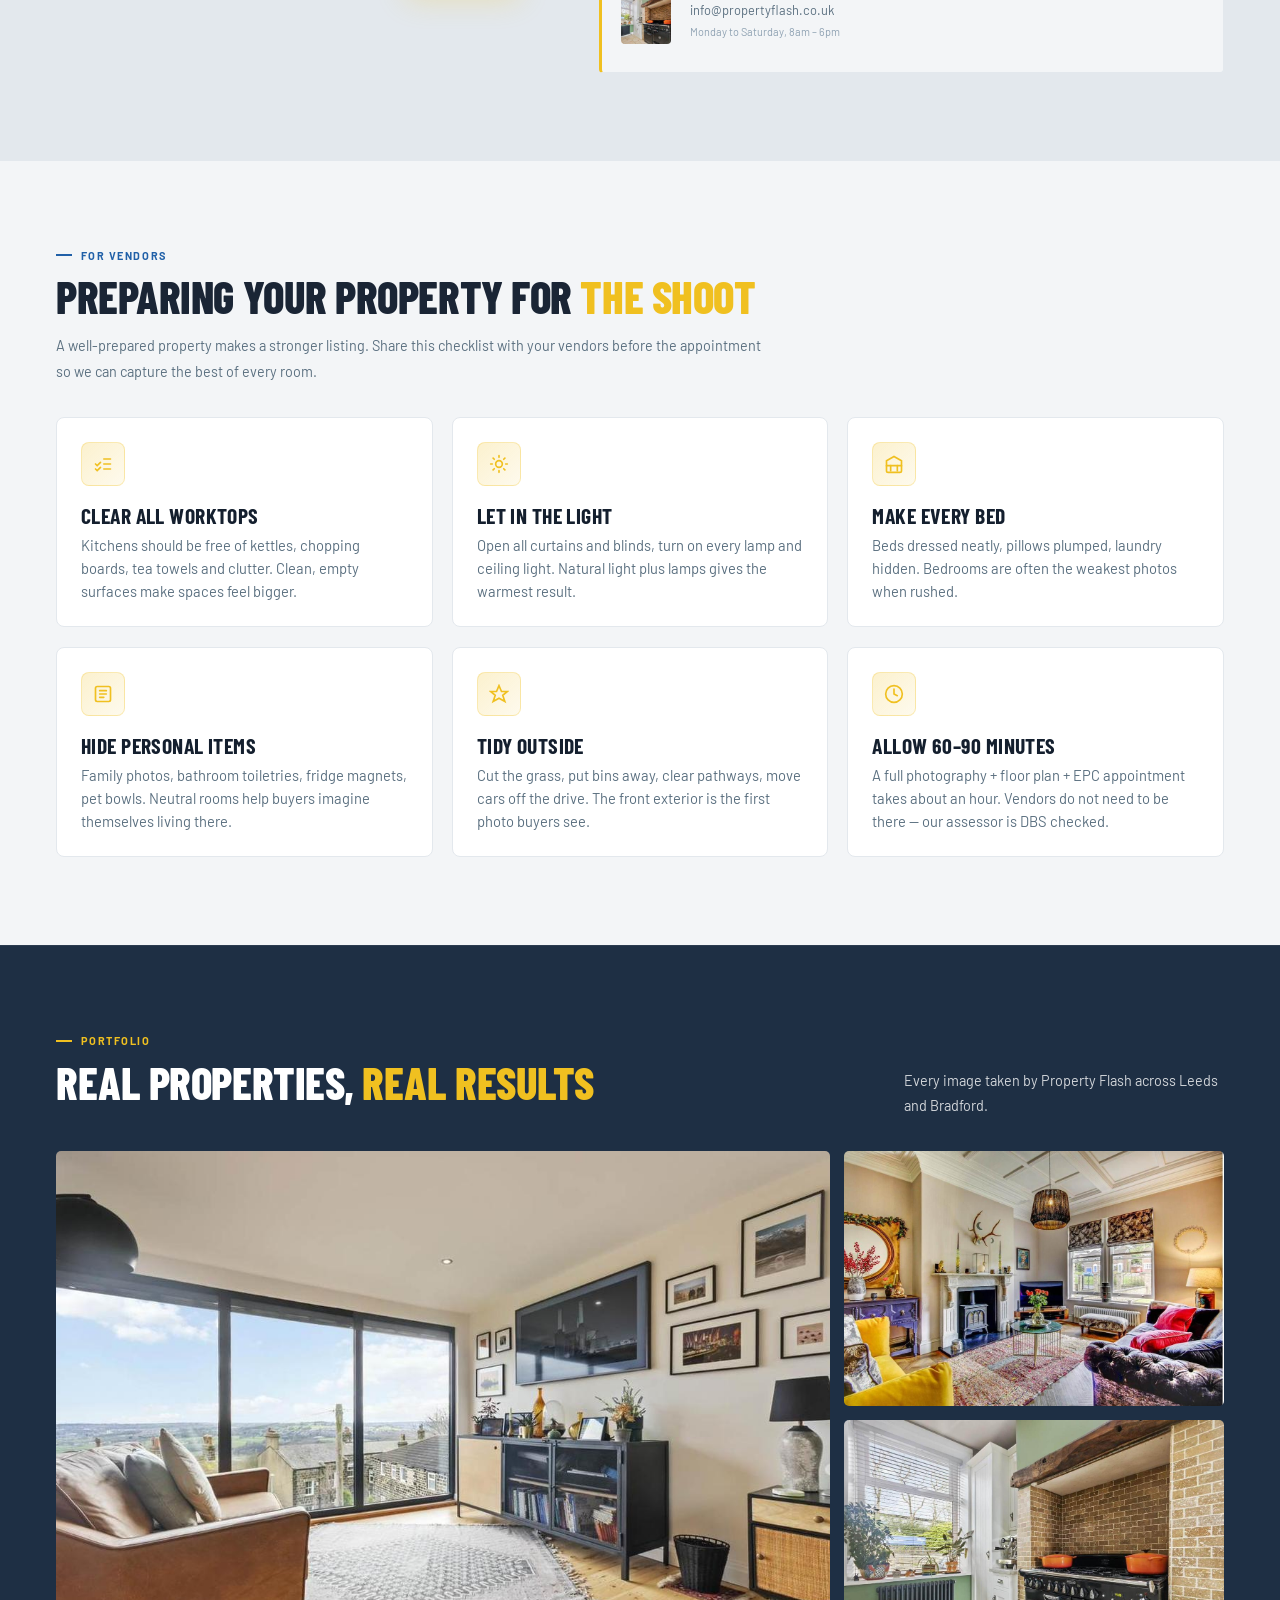
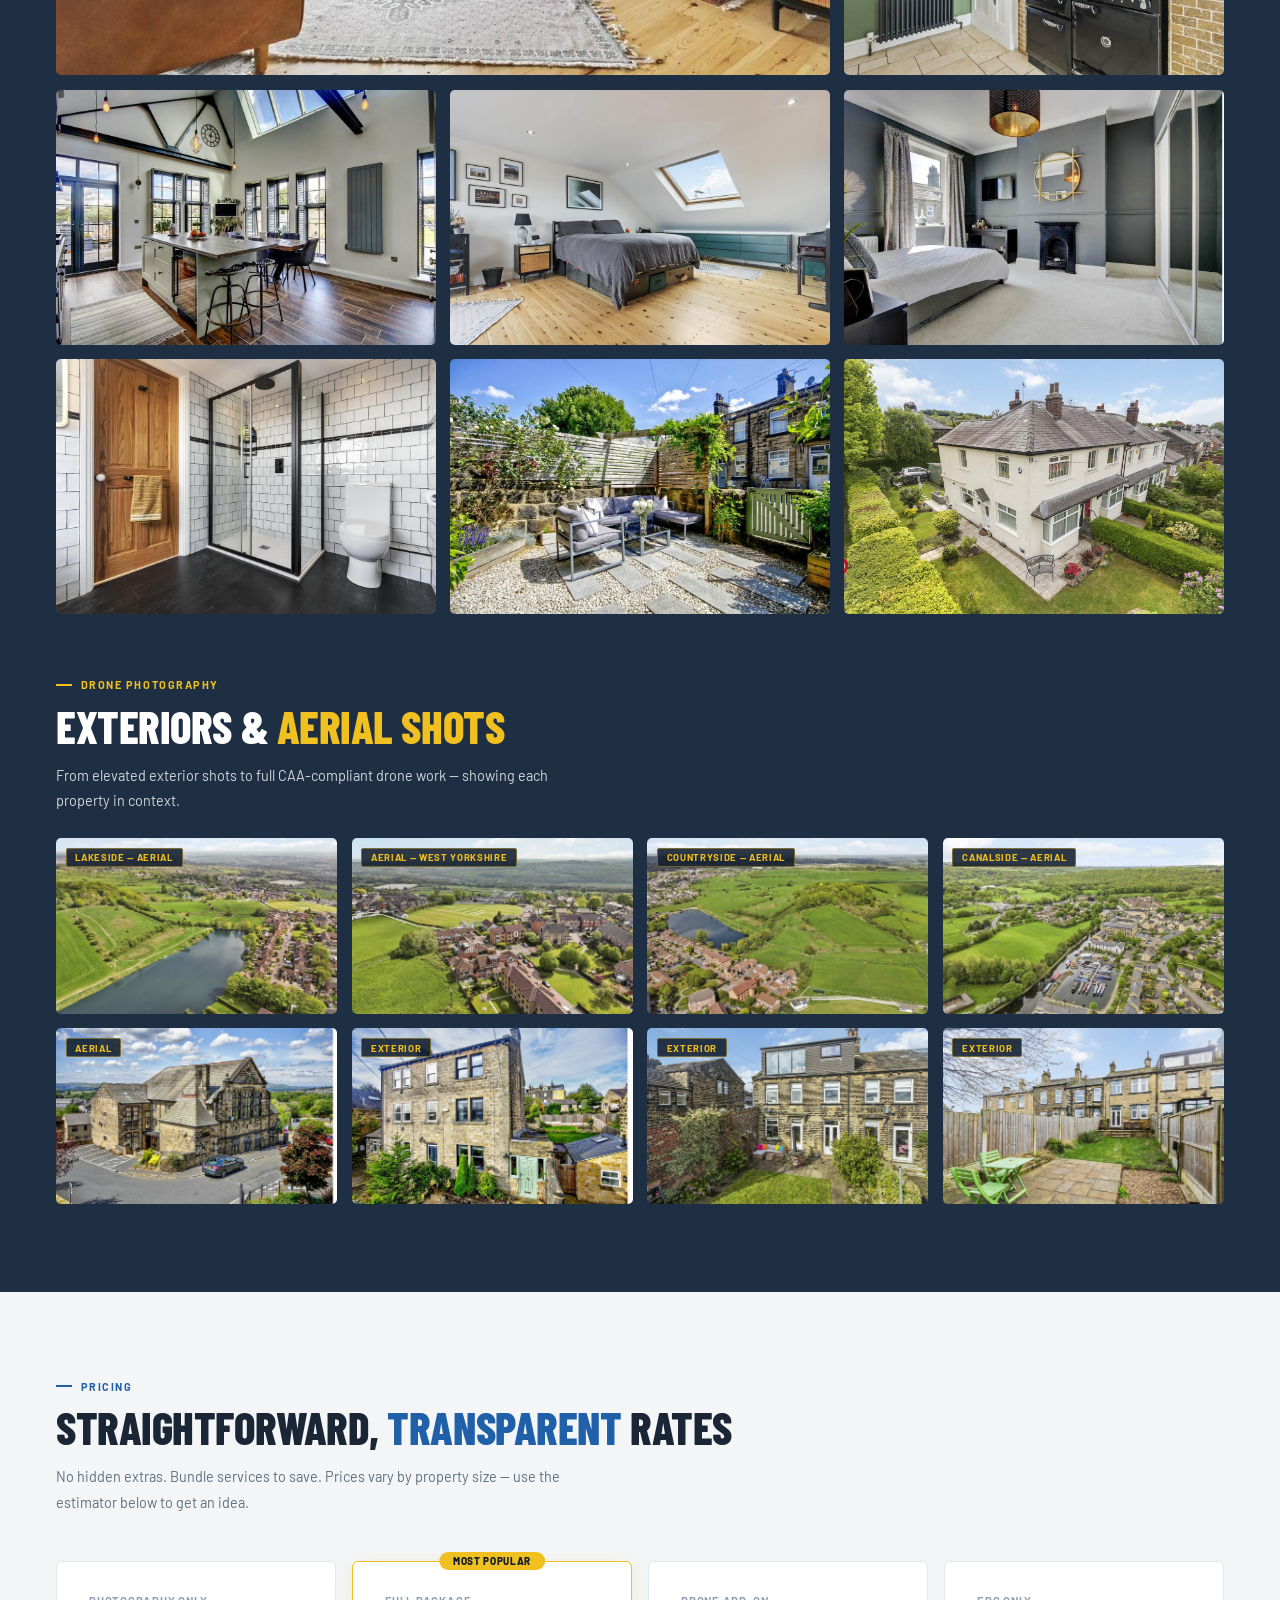
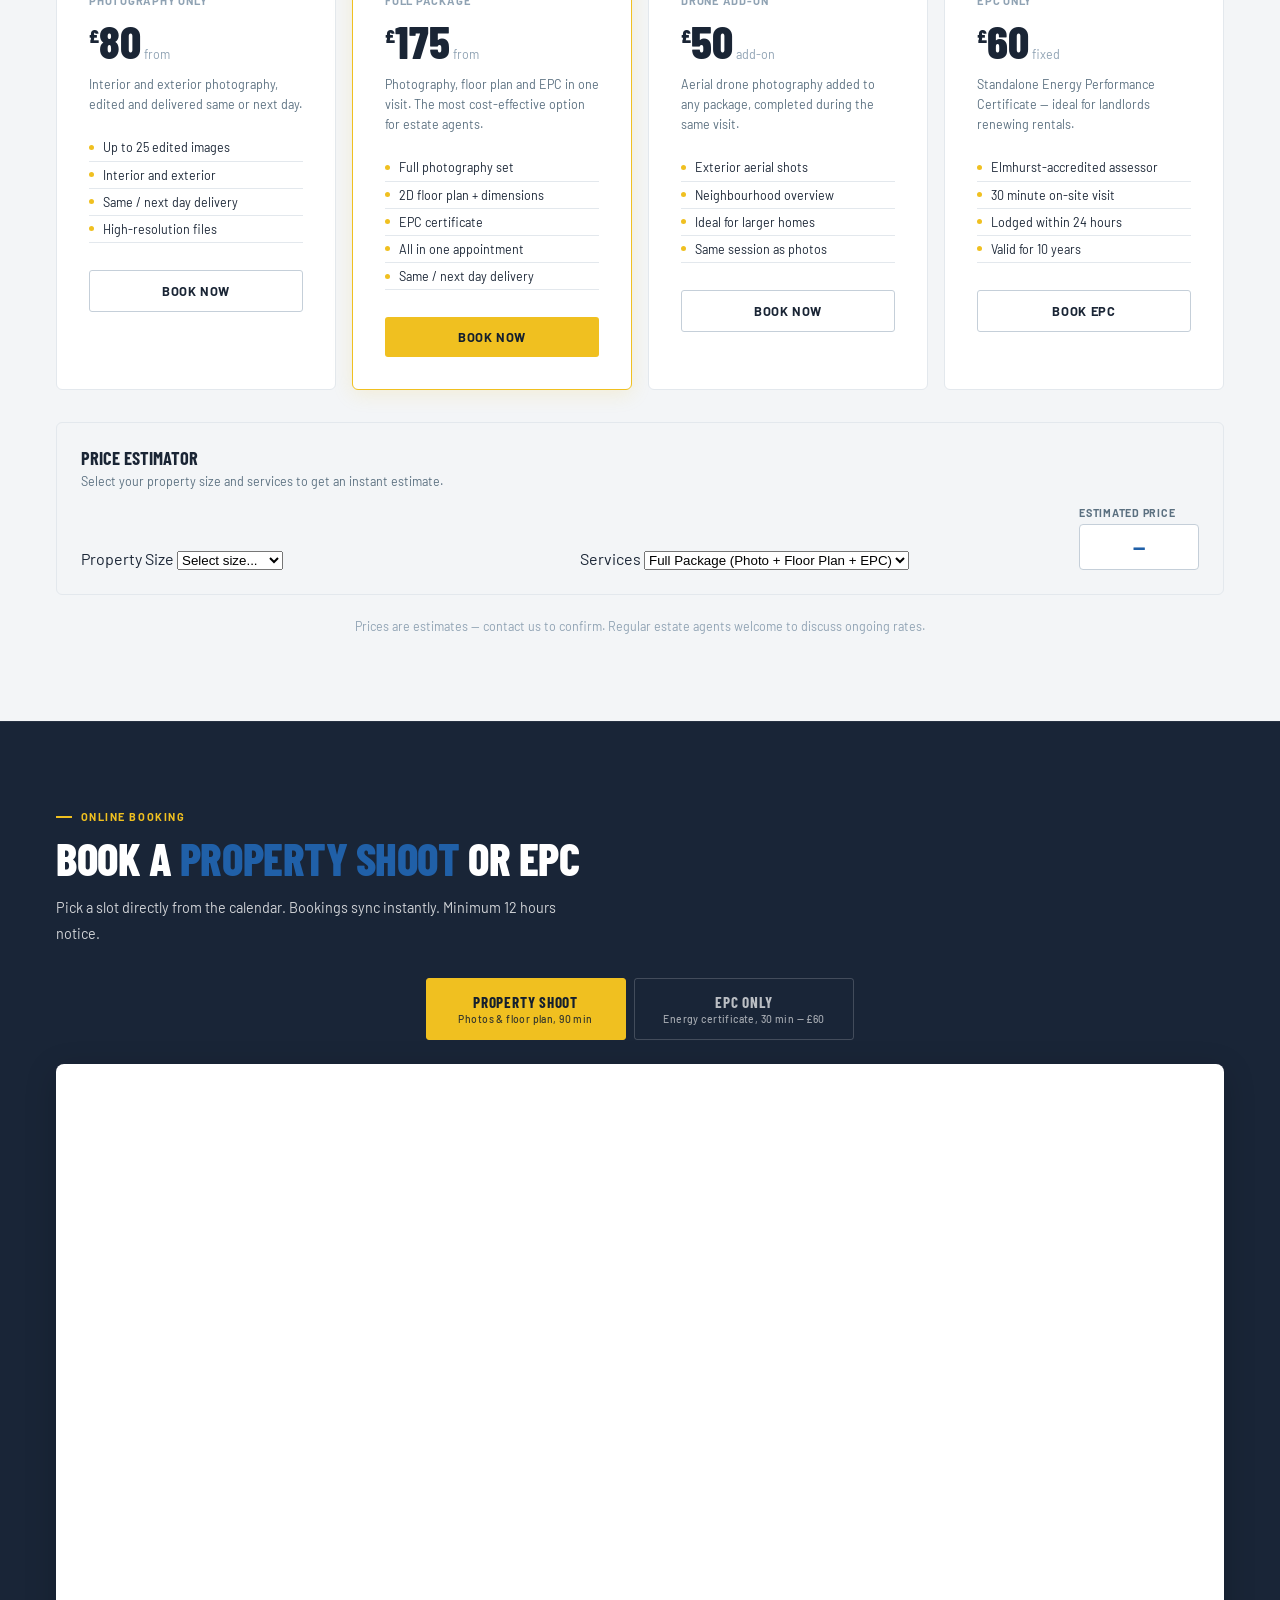
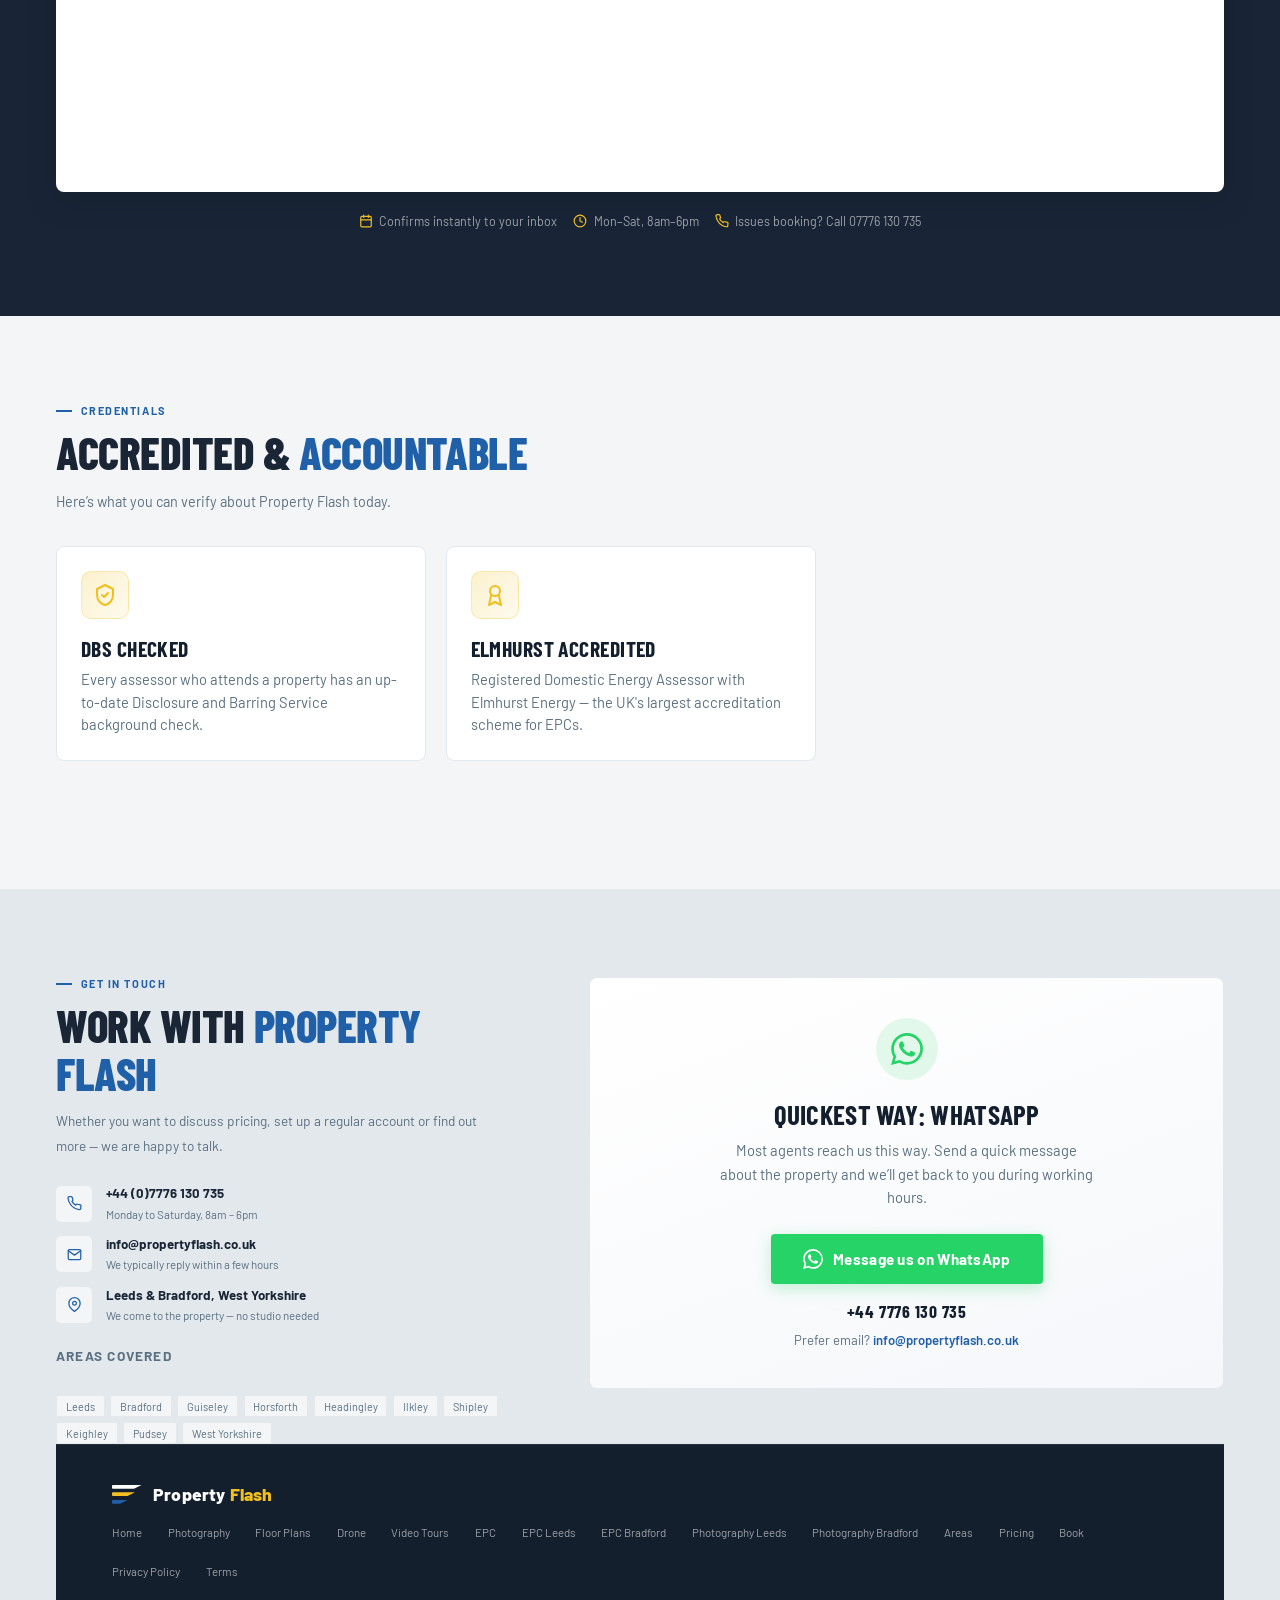
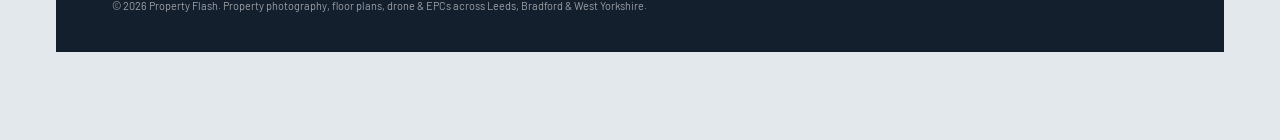
